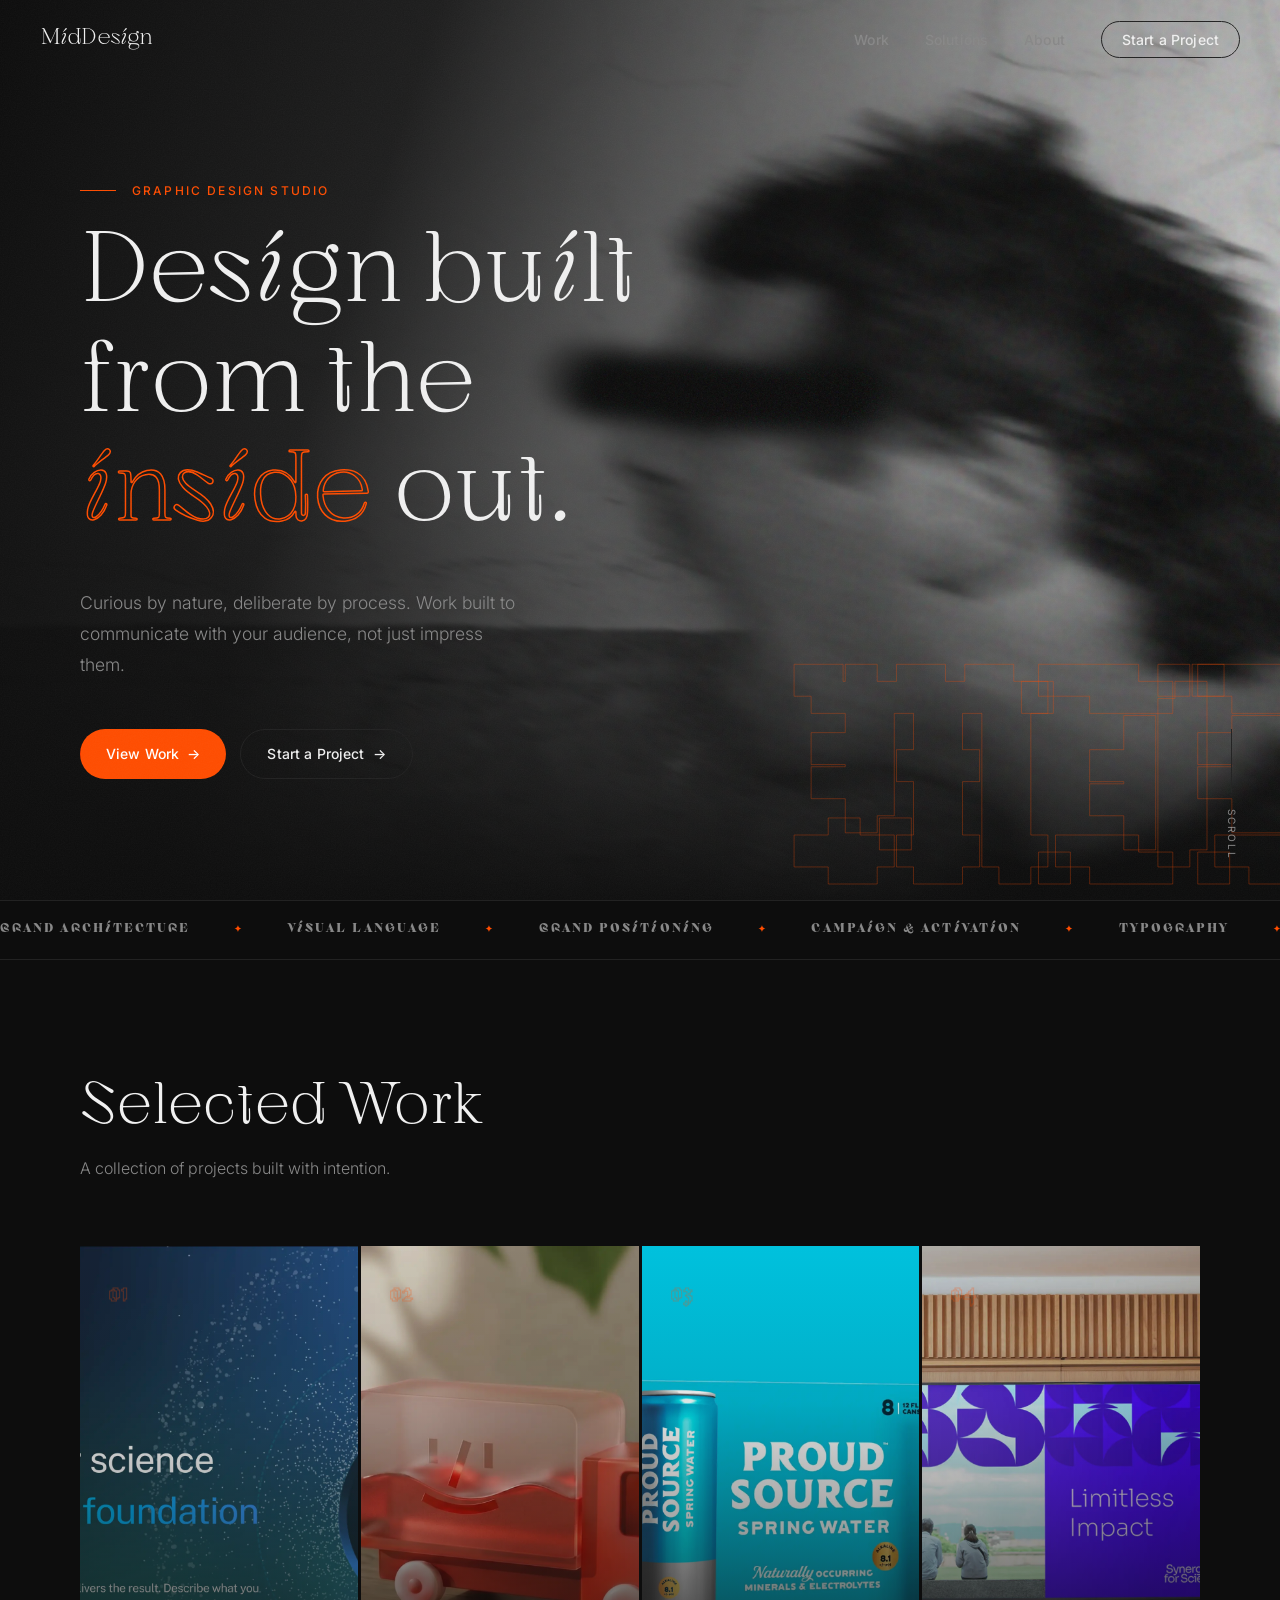
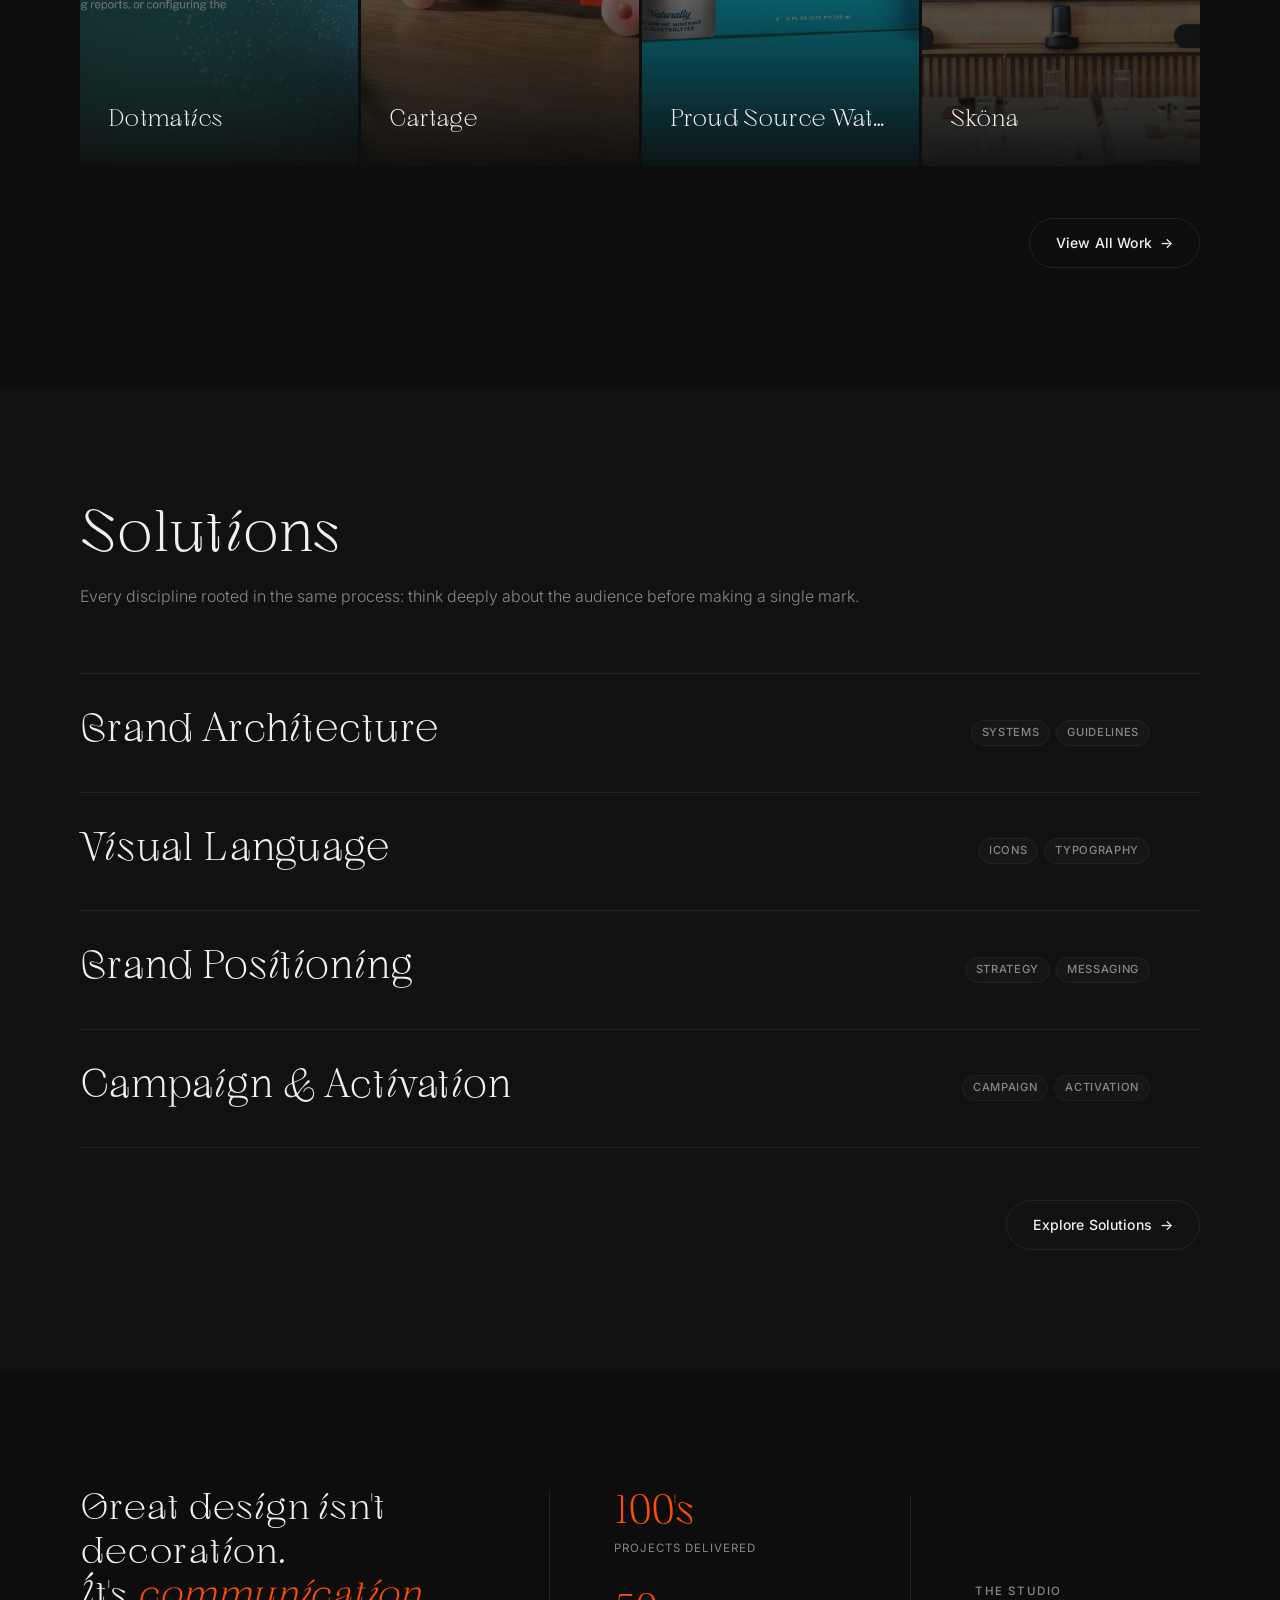
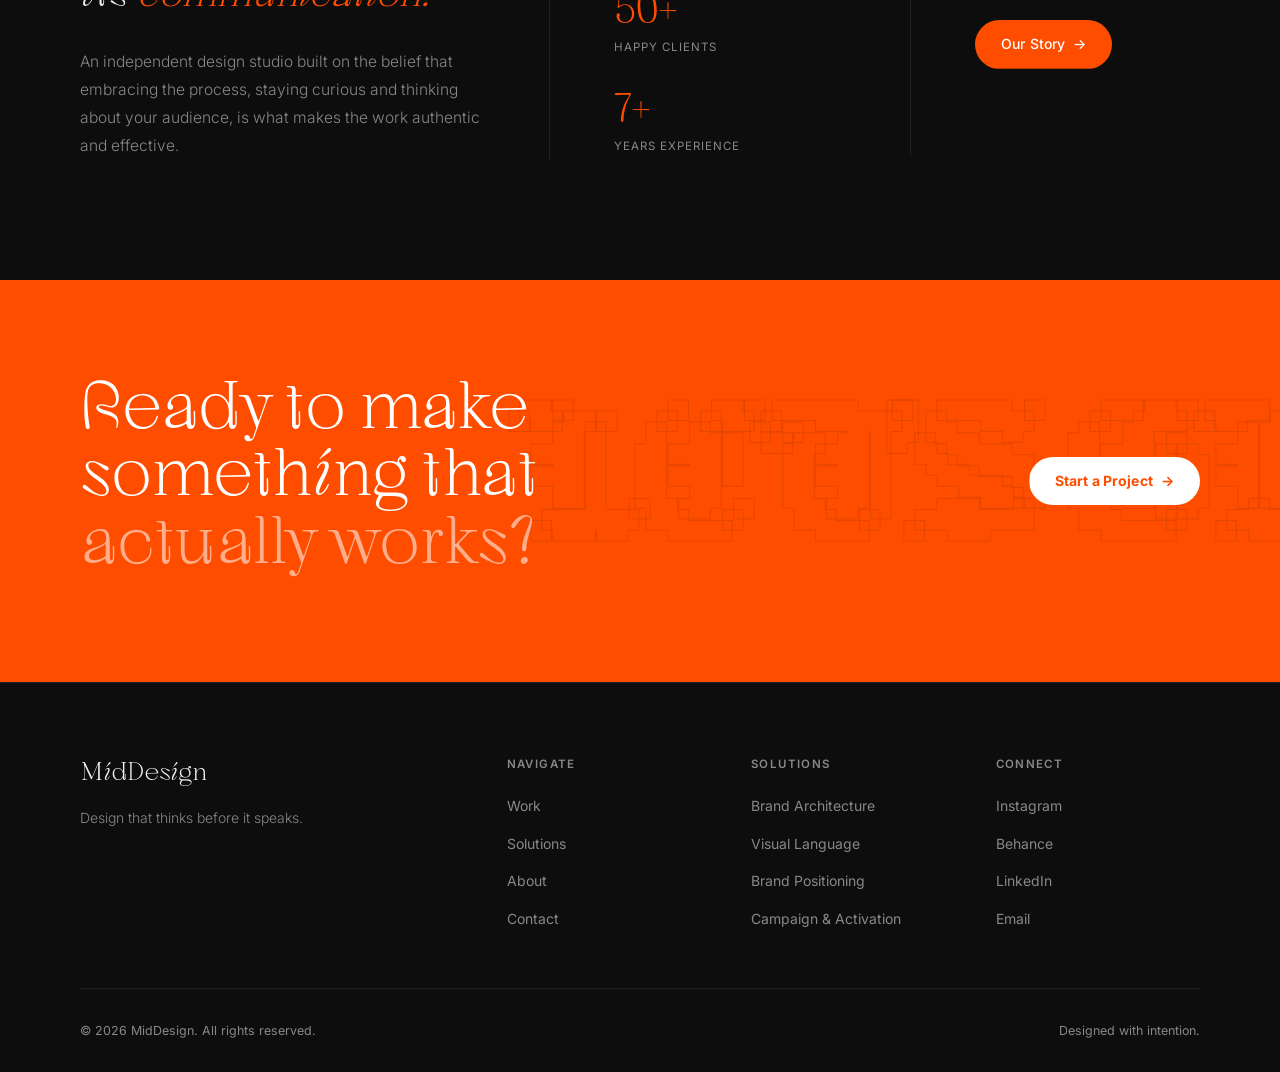
==== index.html @ e3520034 "Remove cursor ring — native cursor only" ====
<!DOCTYPE html>
<html lang="en">
<head>
    <meta charset="UTF-8">
    <meta name="viewport" content="width=device-width, initial-scale=1.0">
    <title>MidDesign | Graphic Design Studio</title>
    <link rel="icon" type="image/webp" href="images/Favicon.webp">
    <link rel="apple-touch-icon" href="images/Favicon.webp">
    <meta name="description" content="MidDesign is an independent graphic design studio specialising in brand architecture, visual language, and brand positioning for companies that want their design to do real work.">
    <meta property="og:title" content="MidDesign | Graphic Design Studio">
    <meta property="og:description" content="Independent graphic design studio. Brand architecture, visual language, and positioning for companies that want their design to do real work.">
    <meta property="og:url" content="https://www.middesignstudio.com">
    <meta property="og:type" content="website">
    <link rel="preconnect" href="https://fonts.googleapis.com">
    <link rel="preconnect" href="https://fonts.gstatic.com" crossorigin>
    <link href="https://fonts.googleapis.com/css2?family=Inter:wght@300;400;500&family=Jacquard+12&display=swap" rel="stylesheet">
    <link rel="stylesheet" href="styles.css">
</head>
<body data-page="home">

    <!-- Custom Cursor -->

    <!-- Navigation -->
    <nav class="nav" id="nav">
        <a href="index.html" class="nav__logo">MidDesign</a>
        <ul class="nav__links">
            <li><a href="work.html">Work</a></li>
            <li><a href="solutions.html">Solutions</a></li>
            <li><a href="about.html">About</a></li>
            <li><a href="contact.html" class="nav__cta">Start a Project</a></li>
        </ul>
        <button class="nav__hamburger" id="hamburger" aria-label="Toggle menu">
            <span></span>
            <span></span>
            <span></span>
        </button>
    </nav>

    <!-- Mobile Menu -->
    <div class="mobile-menu" id="mobileMenu">
        <ul>
            <li><a href="work.html" class="mobile-link">Work</a></li>
            <li><a href="solutions.html" class="mobile-link">Solutions</a></li>
            <li><a href="about.html" class="mobile-link">About</a></li>
            <li><a href="contact.html" class="mobile-link">Start a Project</a></li>
        </ul>
    </div>

    <!-- Hero -->
    <section class="hero" id="home">
        <div class="hero__img" aria-hidden="true"></div>
        <div class="hero__bg-text" aria-hidden="true">MID</div>
        <div class="hero__content">
            <div class="hero__label">
                <span class="hero__label-rule"></span>
                Graphic Design Studio
            </div>
            <h1 class="hero__headline">
                <span class="line"><span class="line-inner">Design built</span></span>
                <span class="line"><span class="line-inner">from the</span></span>
                <span class="line"><span class="line-inner"><em>inside</em> out.</span></span>
            </h1>
            <p class="hero__sub">
                Curious by nature, deliberate by process. Work built to communicate with your audience, not just impress them.
            </p>
            <div class="hero__actions">
                <a href="work.html" class="btn btn--primary">View Work <span class="arrow">→</span></a>
                <a href="contact.html" class="btn btn--ghost">Start a Project <span class="arrow">→</span></a>
            </div>
        </div>
        <div class="hero__scroll">
            <div class="hero__scroll-line"></div>
            <span>Scroll</span>
        </div>
    </section>

    <!-- Marquee Ticker -->
    <div class="marquee-band" aria-hidden="true">
        <div class="marquee-track">
            <span>Brand Architecture</span><span class="sep">✦</span>
            <span>Visual Language</span><span class="sep">✦</span>
            <span>Brand Positioning</span><span class="sep">✦</span>
            <span>Campaign &amp; Activation</span><span class="sep">✦</span>
            <span>Typography</span><span class="sep">✦</span>
            <span>Art Direction</span><span class="sep">✦</span>
            <span>Icon Design</span><span class="sep">✦</span>
            <span>Motion Design</span><span class="sep">✦</span>
            <span>Brand Architecture</span><span class="sep">✦</span>
            <span>Visual Language</span><span class="sep">✦</span>
            <span>Brand Positioning</span><span class="sep">✦</span>
            <span>Campaign &amp; Activation</span><span class="sep">✦</span>
            <span>Typography</span><span class="sep">✦</span>
            <span>Art Direction</span><span class="sep">✦</span>
            <span>Icon Design</span><span class="sep">✦</span>
            <span>Motion Design</span><span class="sep">✦</span>
        </div>
    </div>

    <!-- Work Tease -->
    <section class="section">
        <div class="container">
            <div class="section__header">
                <div>
                    <h2 class="section__title">Selected Work</h2>
                    <p class="section__sub">A collection of projects built with intention.</p>
                </div>
            </div>

            <div class="work-cards">

                <article class="work-card" onclick="location.href='dotmatics.html'">
                    <div class="work-card__bg project-card__img--dotmatics" role="img" aria-label="Dotmatics brand design project cover"></div>
                    <div class="work-card__overlay"></div>
                    <div class="work-card__content">
                        <span class="work-card__num">01</span>
                        <div class="work-card__body">
                            <h3 class="work-card__title">Dotmatics</h3>
                            <div class="work-card__expand">
                                <span class="work-card__link">View Project <span class="arrow">→</span></span>
                                <p class="work-card__desc">Brand design and marketing assets for a global scientific software platform.</p>
                                <div class="work-card__tags">
                                    <span class="tag">Brand Design</span>
                                    <span class="tag">Marketing</span>
                                </div>
                            </div>
                        </div>
                    </div>
                </article>

                <article class="work-card" onclick="location.href='cartage.html'">
                    <div class="work-card__bg project-card__img--cartage" role="img" aria-label="Cartage AI icon design project cover"></div>
                    <div class="work-card__overlay"></div>
                    <div class="work-card__content">
                        <span class="work-card__num">02</span>
                        <div class="work-card__body">
                            <h3 class="work-card__title">Cartage</h3>
                            <div class="work-card__expand">
                                <span class="work-card__link">View Project <span class="arrow">→</span></span>
                                <p class="work-card__desc">Brand identity and visual system for a modern logistics and transportation company.</p>
                                <div class="work-card__tags">
                                    <span class="tag">Brand Identity</span>
                                    <span class="tag">Visual System</span>
                                </div>
                            </div>
                        </div>
                    </div>
                </article>

                <article class="work-card" onclick="location.href='proud-source-water.html'">
                    <div class="work-card__bg project-card__img--proud-source" role="img" aria-label="Proud Source Water brand positioning project cover"></div>
                    <div class="work-card__overlay"></div>
                    <div class="work-card__content">
                        <span class="work-card__num">03</span>
                        <div class="work-card__body">
                            <h3 class="work-card__title">Proud Source Water</h3>
                            <div class="work-card__expand">
                                <span class="work-card__link">View Project <span class="arrow">→</span></span>
                                <p class="work-card__desc">Brand identity and marketing strategy repositioning a national spring water brand for a broader, all-American audience.</p>
                                <div class="work-card__tags">
                                    <span class="tag">Brand Identity</span>
                                    <span class="tag">Marketing Strategy</span>
                                </div>
                            </div>
                        </div>
                    </div>
                </article>

                <article class="work-card" onclick="location.href='skona.html'">
                    <div class="work-card__bg project-card__img--skona" role="img" aria-label="Sköna presentation design project cover"></div>
                    <div class="work-card__overlay"></div>
                    <div class="work-card__content">
                        <span class="work-card__num">04</span>
                        <div class="work-card__body">
                            <h3 class="work-card__title">Sköna</h3>
                            <div class="work-card__expand">
                                <span class="work-card__link">View Project <span class="arrow">→</span></span>
                                <p class="work-card__desc">Brand identity and digital design for a creative agency built around bold, purposeful work.</p>
                                <div class="work-card__tags">
                                    <span class="tag">Brand Identity</span>
                                    <span class="tag">Digital Design</span>
                                </div>
                            </div>
                        </div>
                    </div>
                </article>

            </div>

            <div class="section-cta">
                <a href="work.html" class="btn btn--ghost">View All Work <span class="arrow">→</span></a>
            </div>
        </div>
    </section>

    <!-- Services Typographic List -->
    <section class="section section--alt">
        <div class="container">
            <div class="section__header">
                <div>
                    <h2 class="section__title">Solutions</h2>
                    <p class="section__sub">Every discipline rooted in the same process: think deeply about the audience before making a single mark.</p>
                </div>
            </div>

            <ul class="home-svc-list">
                <li>
                    <a href="solutions.html" class="home-svc-row fade-in">
                        <span class="home-svc-row__name">Brand Architecture</span>
                        <span class="home-svc-row__tags">
                            <span class="tag">Systems</span>
                            <span class="tag">Guidelines</span>
                        </span>
                        <span class="home-svc-row__arrow">→</span>
                    </a>
                </li>
                <li>
                    <a href="solutions.html" class="home-svc-row fade-in">
                        <span class="home-svc-row__name">Visual Language</span>
                        <span class="home-svc-row__tags">
                            <span class="tag">Icons</span>
                            <span class="tag">Typography</span>
                        </span>
                        <span class="home-svc-row__arrow">→</span>
                    </a>
                </li>
                <li>
                    <a href="solutions.html" class="home-svc-row fade-in">
                        <span class="home-svc-row__name">Brand Positioning</span>
                        <span class="home-svc-row__tags">
                            <span class="tag">Strategy</span>
                            <span class="tag">Messaging</span>
                        </span>
                        <span class="home-svc-row__arrow">→</span>
                    </a>
                </li>
                <li>
                    <a href="solutions.html" class="home-svc-row fade-in">
                        <span class="home-svc-row__name">Campaign &amp; Activation</span>
                        <span class="home-svc-row__tags">
                            <span class="tag">Campaign</span>
                            <span class="tag">Activation</span>
                        </span>
                        <span class="home-svc-row__arrow">→</span>
                    </a>
                </li>
            </ul>

            <div class="section-cta">
                <a href="solutions.html" class="btn btn--ghost">Explore Solutions <span class="arrow">→</span></a>
            </div>
        </div>
    </section>

    <!-- About Tease -->
    <section class="section">
        <div class="container">
            <div class="home-about__inner">
                <div class="home-about__quote fade-in">
                    <h2 class="about-headline">
                        Great design isn't decoration.<br>It's <em>communication.</em>
                    </h2>
                    <p style="margin-top: 20px; color: var(--text-muted); font-weight: 300; line-height: 1.8; font-size: 0.975rem;">
                        An independent design studio built on the belief that embracing the process, staying curious and thinking about your audience, is what makes the work authentic and effective.
                    </p>
                </div>
                <div class="home-about__stats fade-in">
                    <div class="stat">
                        <span class="stat__num">100's</span>
                        <span class="stat__label">Projects Delivered</span>
                    </div>
                    <div class="stat">
                        <span class="stat__num">50+</span>
                        <span class="stat__label">Happy Clients</span>
                    </div>
                    <div class="stat">
                        <span class="stat__num">7+</span>
                        <span class="stat__label">Years Experience</span>
                    </div>
                </div>
                <div class="home-about__cta fade-in">
                    <span class="home-about__cta-label">The Studio</span>
                    <a href="about.html" class="btn btn--primary">Our Story <span class="arrow">→</span></a>
                </div>
            </div>
        </div>
    </section>

    <!-- CTA Band -->
    <div class="cta-band">
        <div class="cta-band__bg" aria-hidden="true">LET'S GO</div>
        <div class="container">
            <div class="cta-band__inner">
                <h2 class="cta-band__headline">Ready to make<br>something that <em>actually works?</em></h2>
                <a href="contact.html" class="btn btn--inverse">Start a Project <span class="arrow">→</span></a>
            </div>
        </div>
    </div>

    <!-- Footer -->
    <footer class="footer">
        <div class="container">
            <div class="footer__top">
                <div class="footer__brand">
                    <a href="index.html" class="footer__logo">MidDesign</a>
                    <p class="footer__tagline">Design that thinks before it speaks.</p>
                </div>
                <nav class="footer__nav">
                    <div class="footer__col">
                        <span class="footer__col-title">Navigate</span>
                        <ul>
                            <li><a href="work.html">Work</a></li>
                            <li><a href="solutions.html">Solutions</a></li>
                            <li><a href="about.html">About</a></li>
                            <li><a href="contact.html">Contact</a></li>
                        </ul>
                    </div>
                    <div class="footer__col">
                        <span class="footer__col-title">Solutions</span>
                        <ul>
                            <li><a href="solutions.html">Brand Architecture</a></li>
                            <li><a href="solutions.html">Visual Language</a></li>
                            <li><a href="solutions.html">Brand Positioning</a></li>
                            <li><a href="solutions.html">Campaign &amp; Activation</a></li>
                        </ul>
                    </div>
                    <div class="footer__col">
                        <span class="footer__col-title">Connect</span>
                        <ul>
                            <li><a href="#">Instagram</a></li>
                            <li><a href="#">Behance</a></li>
                            <li><a href="https://www.linkedin.com/in/adrian-middesign/" target="_blank" rel="noopener">LinkedIn</a></li>
                            <li><a href="mailto:adrian.cole@middesignstudio.com">Email</a></li>
                        </ul>
                    </div>
                </nav>
            </div>
            <div class="footer__bottom">
                <span>© 2026 MidDesign. All rights reserved.</span>
                <span>Designed with intention.</span>
            </div>
        </div>
    </footer>

    <script src="script.js"></script>
</body>
</html>
---- styles.css ----
/* =========================================
   MidDesign — Portfolio Website
   Dark & Edgy Aesthetic
   ========================================= */

/* --- Custom Font: BauhausKijsDisplay (9 weights) --- */
@font-face {
    font-family: 'BauhausKijsDisplay';
    src: url('fonts/BauhausKijsDisplay-Thin.otf') format('opentype');
    font-weight: 100;
    font-style: normal;
    font-display: swap;
}
@font-face {
    font-family: 'BauhausKijsDisplay';
    src: url('fonts/BauhausKijsDisplay-ExtraLight.otf') format('opentype');
    font-weight: 200;
    font-style: normal;
    font-display: swap;
}
@font-face {
    font-family: 'BauhausKijsDisplay';
    src: url('fonts/BauhausKijsDisplay-Light.otf') format('opentype');
    font-weight: 300;
    font-style: normal;
    font-display: swap;
}
@font-face {
    font-family: 'BauhausKijsDisplay';
    src: url('fonts/BauhausKijsDisplay-Regular.otf') format('opentype');
    font-weight: 400;
    font-style: normal;
    font-display: swap;
}
@font-face {
    font-family: 'BauhausKijsDisplay';
    src: url('fonts/BauhausKijsDisplay-Medium.otf') format('opentype');
    font-weight: 500;
    font-style: normal;
    font-display: swap;
}
@font-face {
    font-family: 'BauhausKijsDisplay';
    src: url('fonts/BauhausKijsDisplay-SemiBold.otf') format('opentype');
    font-weight: 600;
    font-style: normal;
    font-display: swap;
}
@font-face {
    font-family: 'BauhausKijsDisplay';
    src: url('fonts/BauhausKijsDisplay-Bold.otf') format('opentype');
    font-weight: 700;
    font-style: normal;
    font-display: swap;
}
@font-face {
    font-family: 'BauhausKijsDisplay';
    src: url('fonts/BauhausKijsDisplay-ExtraBold.otf') format('opentype');
    font-weight: 800;
    font-style: normal;
    font-display: swap;
}
@font-face {
    font-family: 'BauhausKijsDisplay';
    src: url('fonts/BauhausKijsDisplay-Black.otf') format('opentype');
    font-weight: 900;
    font-style: normal;
    font-display: swap;
}

/* --- Reset & Base --- */
*, *::before, *::after {
    box-sizing: border-box;
    margin: 0;
    padding: 0;
}

:root {
    --bg:         #0D0D0D;
    --bg-alt:     #111111;
    --bg-card:    #161616;
    --text:       #F0F0F0;
    --text-muted: #888888;
    --accent:     #FF4D00;
    --accent-h:   #FF2800;
    --border:     #222222;
    --font-display: 'BauhausKijsDisplay', sans-serif;
    --font-bg-text: 'Jacquard 12', sans-serif;
    --font-body:    'Inter', sans-serif;
    --nav-h:      80px;
    --max-w:      1200px;
    --pad-section: 120px;
}

html {
    scroll-behavior: smooth;
}

body {
    background-color: var(--bg);
    color: var(--text);
    font-family: var(--font-body);
    font-size: 16px;
    line-height: 1.6;
    overflow-x: hidden;
}

/* Grain overlay */
body::before {
    content: '';
    position: fixed;
    inset: 0;
    background-image: url("data:image/svg+xml,%3Csvg xmlns='http://www.w3.org/2000/svg' width='300' height='300'%3E%3Cfilter id='noise'%3E%3CfeTurbulence type='fractalNoise' baseFrequency='0.85' numOctaves='4' stitchTiles='stitch'/%3E%3CfeColorMatrix type='saturate' values='0'/%3E%3C/filter%3E%3Crect width='300' height='300' filter='url(%23noise)' opacity='1'/%3E%3C/svg%3E");
    opacity: 0.04;
    pointer-events: none;
    z-index: 9997;
}

/* Custom scrollbar */
::-webkit-scrollbar { width: 3px; }
::-webkit-scrollbar-track { background: var(--bg); }
::-webkit-scrollbar-thumb { background: var(--accent); border-radius: 2px; }


/* --- Typography --- */
h1, h2, h3, h4 {
    font-family: var(--font-display);
    font-weight: 100;
    line-height: 1.1;
    letter-spacing: -0.025em;
}

em {
    font-style: italic;
    color: var(--accent);
}

a, button {

    color: inherit;
    text-decoration: none;
}

/* --- Container --- */
.container {
    max-width: var(--max-w);
    margin: 0 auto;
    padding: 0 40px;
}

/* =========================================
   NAVIGATION
   ========================================= */
.nav {
    position: fixed;
    top: 0;
    left: 0;
    right: 0;
    height: var(--nav-h);
    display: flex;
    align-items: center;
    justify-content: space-between;
    padding: 0 40px;
    z-index: 100;
    transition: background 0.35s ease, border-color 0.35s ease;
    border-bottom: 1px solid transparent;
}

.nav.scrolled {
    background: rgba(13, 13, 13, 0.92);
    backdrop-filter: blur(12px);
    -webkit-backdrop-filter: blur(12px);
    border-bottom-color: var(--border);
}

.nav__logo {
    font-family: var(--font-display);
    font-weight: 100;
    font-size: 1.35rem;
    letter-spacing: -0.04em;
    color: var(--text);
    transition: color 0.2s;
}
.nav__logo:hover { color: var(--accent); }

.nav__links {
    display: flex;
    align-items: center;
    gap: 36px;
    list-style: none;
}

.nav__links a {
    font-size: 0.875rem;
    font-weight: 500;
    letter-spacing: 0.01em;
    color: var(--text-muted);
    transition: color 0.2s;
    position: relative;
}

.nav__links a::after {
    content: '';
    position: absolute;
    left: 0;
    bottom: -3px;
    width: 0;
    height: 1px;
    background: var(--accent);
    transition: width 0.3s cubic-bezier(0.16, 1, 0.3, 1);
}

.nav__links a:hover::after,
.nav__links a.active::after { width: 100%; }

.nav__links a:hover,
.nav__links a.active { color: var(--text); }

.nav__cta {
    color: var(--text) !important;
    border: 1px solid var(--border) !important;
    padding: 9px 20px !important;
    border-radius: 100px;
    transition: border-color 0.2s, background 0.2s !important;
}
.nav__cta::after { display: none !important; }
.nav__cta:hover {
    border-color: var(--accent) !important;
    background: var(--accent) !important;
    color: white !important;
}

/* Hamburger */
.nav__hamburger {
    display: none;
    flex-direction: column;
    gap: 5px;
    background: none;
    border: none;

    padding: 4px;
}
.nav__hamburger span {
    display: block;
    width: 22px;
    height: 2px;
    background: var(--text);
    border-radius: 2px;
    transition: transform 0.3s ease, opacity 0.3s ease;
}
.nav__hamburger.open span:nth-child(1) { transform: translateY(7px) rotate(45deg); }
.nav__hamburger.open span:nth-child(2) { opacity: 0; transform: scaleX(0); }
.nav__hamburger.open span:nth-child(3) { transform: translateY(-7px) rotate(-45deg); }

/* =========================================
   MOBILE MENU
   ========================================= */
.mobile-menu {
    position: fixed;
    inset: 0;
    background: var(--bg);
    z-index: 99;
    display: flex;
    align-items: center;
    justify-content: center;
    opacity: 0;
    pointer-events: none;
    transition: opacity 0.3s ease;
}
.mobile-menu.open {
    opacity: 1;
    pointer-events: all;
}
.mobile-menu ul { list-style: none; text-align: center; }
.mobile-menu ul li { margin: 18px 0; }
.mobile-menu ul li a {
    font-family: var(--font-display);
    font-size: clamp(2rem, 6vw, 3rem);
    font-weight: 100;
    color: var(--text-muted);
    transition: color 0.2s;
}
.mobile-menu ul li a:hover { color: var(--accent); }

/* =========================================
   HERO
   ========================================= */
.hero {
    min-height: 100vh;
    display: flex;
    flex-direction: column;
    justify-content: center;
    padding: calc(var(--nav-h) + 60px) max(40px, calc((100vw - var(--max-w)) / 2 + 40px)) 80px;
    position: relative;
    overflow: hidden;
    isolation: isolate;
}

/* Hero photo background */
.hero__img {
    position: absolute;
    inset: 0;
    background-image: url('images/Scream_Head.webp');
    background-size: cover;
    background-position: center 18%;
    z-index: 0;
    transform: scaleX(-1);
}

.hero__img::after {
    content: '';
    position: absolute;
    inset: 0;
    background:
        linear-gradient(
            108deg,
            rgba(13, 13, 13, 1)    0%,
            rgba(13, 13, 13, 0.92) 28%,
            rgba(13, 13, 13, 0.55) 55%,
            rgba(13, 13, 13, 0.18) 80%,
            rgba(13, 13, 13, 0.08) 100%
        ),
        linear-gradient(
            to top,
            rgba(13, 13, 13, 0.95) 0%,
            rgba(13, 13, 13, 0.4)  20%,
            transparent            50%
        );
    transform: scaleX(-1);
}

/* Large decorative background text */
.hero__bg-text {
    position: absolute;
    right: -60px;
    bottom: -0.12em;
    font-family: var(--font-bg-text);
    font-size: clamp(16rem, 28vw, 36rem);
    font-weight: 900;
    color: transparent;
    -webkit-text-stroke: 1px rgba(255, 77, 0, 0.3);
    line-height: 0.85;
    letter-spacing: -0.08em;
    pointer-events: none;
    user-select: none;
    white-space: nowrap;
    z-index: 2;
    animation: fadeUp 1.4s cubic-bezier(0.16, 1, 0.3, 1) 0.15s both;
}

.hero__content {
    position: relative;
    z-index: 3;
}

.hero__label {
    display: flex;
    align-items: center;
    gap: 16px;
    font-size: 0.75rem;
    font-weight: 500;
    letter-spacing: 0.18em;
    text-transform: uppercase;
    color: var(--accent);
    margin-bottom: 28px;
    animation: fadeUp 0.8s cubic-bezier(0.16, 1, 0.3, 1) 0.05s both;
}

.hero__label-rule {
    display: block;
    width: 36px;
    height: 1px;
    background: var(--accent);
    flex-shrink: 0;
}

/* Split-text line reveal */
.hero__headline {
    font-size: clamp(2.8rem, 7.5vw, 6.5rem);
    font-weight: 100;
    line-height: 1.04;
    letter-spacing: -0.035em;
    margin-bottom: 32px;
    max-width: 950px;
}

.hero__headline .line {
    display: block;
    overflow: hidden;
    line-height: 1.08;
    padding-bottom: 0.06em;
}

.hero__headline .line-inner {
    display: block;
    animation: heroReveal 0.9s cubic-bezier(0.16, 1, 0.3, 1) both;
}

.hero__headline .line:nth-child(1) .line-inner { animation-delay: 0.18s; }
.hero__headline .line:nth-child(2) .line-inner { animation-delay: 0.3s; }
.hero__headline .line:nth-child(3) .line-inner { animation-delay: 0.42s; }

/* Outlined / ghost text for "impossible" */
.hero__headline em {
    font-style: normal;
    color: transparent;
    -webkit-text-stroke: 1.5px var(--accent);
    paint-order: stroke fill;
}

.hero__sub {
    font-size: 1.1rem;
    color: var(--text-muted);
    margin-bottom: 48px;
    max-width: 440px;
    font-weight: 300;
    line-height: 1.75;
    animation: fadeUp 0.9s cubic-bezier(0.16, 1, 0.3, 1) 0.6s both;
}

.hero__actions {
    display: flex;
    gap: 14px;
    flex-wrap: wrap;
    animation: fadeUp 0.9s cubic-bezier(0.16, 1, 0.3, 1) 0.72s both;
}

/* Scroll indicator — vertical */
.hero__scroll {
    position: absolute;
    bottom: 40px;
    right: 40px;
    display: flex;
    flex-direction: column;
    align-items: center;
    gap: 16px;
    z-index: 3;
    animation: fadeUp 1s cubic-bezier(0.16, 1, 0.3, 1) 1s both;
}

.hero__scroll span {
    writing-mode: vertical-lr;
    font-size: 0.63rem;
    letter-spacing: 0.2em;
    text-transform: uppercase;
    color: var(--text-muted);
}

.hero__scroll-line {
    width: 1px;
    height: 64px;
    background: var(--border);
    position: relative;
    overflow: hidden;
    order: -1;
}

.hero__scroll-line::after {
    content: '';
    position: absolute;
    left: 0;
    top: -100%;
    width: 100%;
    height: 100%;
    background: var(--accent);
    animation: scrollDrop 2.8s cubic-bezier(0.45, 0, 0.55, 1) infinite;
    animation-delay: 1.2s;
}

/* =========================================
   KEYFRAMES
   ========================================= */
@keyframes heroReveal {
    from {
        transform: translateY(110%);
        opacity: 0;
    }
    to {
        transform: translateY(0);
        opacity: 1;
    }
}

@keyframes fadeUp {
    from {
        opacity: 0;
        transform: translateY(24px);
    }
    to {
        opacity: 1;
        transform: translateY(0);
    }
}

@keyframes scrollDrop {
    0%   { top: -100%; opacity: 1; }
    75%  { top: 100%;  opacity: 1; }
    76%  { top: 100%;  opacity: 0; }
    77%  { top: -100%; opacity: 0; }
    100% { top: -100%; opacity: 1; }
}

@keyframes marqueeScroll {
    from { transform: translateX(0); }
    to   { transform: translateX(-50%); }
}

/* =========================================
   MARQUEE TICKER
   ========================================= */
.marquee-band {
    overflow: hidden;
    border-top: 1px solid var(--border);
    border-bottom: 1px solid var(--border);
    padding: 20px 0;
    background: var(--bg);
    position: relative;
    z-index: 1;
}

.marquee-track {
    display: flex;
    align-items: center;
    gap: 44px;
    white-space: nowrap;
    width: max-content;
    animation: marqueeScroll 28s linear infinite;
}

.marquee-band:hover .marquee-track {
    animation-play-state: paused;
}

.marquee-track span {
    font-family: var(--font-display);
    font-size: 0.72rem;
    font-weight: 700;
    letter-spacing: 0.18em;
    text-transform: uppercase;
    color: var(--text-muted);
}

.marquee-track .sep {
    color: var(--accent);
    font-size: 0.55rem;
    line-height: 1;
}

/* =========================================
   BUTTONS
   ========================================= */
.btn {
    display: inline-flex;
    align-items: center;
    gap: 8px;
    font-family: var(--font-body);
    font-size: 0.875rem;
    font-weight: 500;
    padding: 13px 26px;
    border-radius: 100px;

    border: none;
    letter-spacing: 0.01em;
    text-decoration: none;
    position: relative;
    overflow: hidden;
    transition: transform 0.2s cubic-bezier(0.16, 1, 0.3, 1);
}

.btn--primary {
    background: linear-gradient(to right, var(--accent-h) 50%, var(--accent) 50%);
    background-size: 200% 100%;
    background-position: right center;
    color: white;
    transition: background-position 0.45s cubic-bezier(0.16, 1, 0.3, 1),
                transform 0.2s cubic-bezier(0.16, 1, 0.3, 1),
                box-shadow 0.2s ease;
}
.btn--primary:hover {
    background-position: left center;
    transform: translateY(-2px);
    box-shadow: 0 8px 32px rgba(255, 77, 0, 0.25);
}

.btn--ghost {
    background: transparent;
    color: var(--text);
    border: 1px solid var(--border);
    transition: background 0.3s ease, color 0.3s ease,
                border-color 0.3s ease, transform 0.2s cubic-bezier(0.16, 1, 0.3, 1);
}
.btn--ghost:hover {
    background: var(--text);
    color: var(--bg);
    border-color: var(--text);
    transform: translateY(-2px);
}

.btn--full {
    width: 100%;
    justify-content: center;
}

.arrow { transition: transform 0.25s cubic-bezier(0.16, 1, 0.3, 1); }
.btn:hover .arrow { transform: translateX(5px); }

/* =========================================
   SECTIONS
   ========================================= */
.section { padding: var(--pad-section) 0; }
.section--alt { background: var(--bg-alt); }

.section__header {
    display: flex;
    align-items: flex-end;
    justify-content: space-between;
    gap: 20px;
    margin-bottom: 64px;
    overflow: hidden;
}

.section__title {
    font-size: clamp(2rem, 4.5vw, 3.5rem);
    font-weight: 100;
    letter-spacing: -0.03em;
}

.section__sub {
    margin-top: 14px;
    color: var(--text-muted);
    font-size: 1rem;
    font-weight: 300;
}


/* =========================================
   WORK GRID
   ========================================= */
.work-grid {
    display: grid;
    grid-template-columns: repeat(12, 1fr);
    gap: 14px;
}

.project-card            { grid-column: span 4; cursor: pointer; }
.project-card--large     { grid-column: span 8; }
.project-card--wide      { grid-column: span 8; }

.project-card__img {
    width: 100%;
    aspect-ratio: 4/3;
    border-radius: 6px;
    overflow: hidden;
    position: relative;
    transition: transform 0.5s cubic-bezier(0.16, 1, 0.3, 1);
}
.project-card--large .project-card__img { aspect-ratio: 16/9; }
.project-card--wide  .project-card__img { aspect-ratio: 21/8; }

.project-card:hover .project-card__img { transform: scale(1.03); }

/* Placeholder gradient backgrounds */
.project-card__img--1 { background: linear-gradient(135deg, #1a1a2e 0%, #16213e 50%, #0f3460 100%); }
.project-card__img--2 { background: linear-gradient(135deg, #1a0a00 0%, #3d1c02 50%, #6b3410 100%); }
.project-card__img--3 { background: linear-gradient(135deg, #0a1628 0%, #1a2a4a 50%, #243b5e 100%); }
.project-card__img--4 { background: linear-gradient(135deg, #100d1a 0%, #2a1f3d 50%, #3d2d5c 100%); }
.project-card__img--5 { background: linear-gradient(135deg, #1a0505 0%, #3d0f0f 50%, #6b1a1a 100%); }
.project-card__img--6 { background: linear-gradient(135deg, #0d1a0d 0%, #1a3d1a 50%, #2d5c2d 100%); }

.project-card__img--proud-source { background: url('images/ps-cover.webp') center / cover no-repeat; }
.project-card__img--dotmatics    { background: url('images/dot-cover.webp') center / cover no-repeat; }
.project-card__img--skona        { background: url('images/skona-cover.webp') center / cover no-repeat; }
.project-card__img--cartage      { background: url('images/cartage-cover.webp') center / cover no-repeat; }

/* Subtle crosshatch on placeholders */
.project-card__img::before {
    content: '';
    position: absolute;
    inset: 0;
    background-image: repeating-linear-gradient(
        45deg, transparent, transparent 22px,
        rgba(255,255,255,0.018) 22px,
        rgba(255,255,255,0.018) 23px
    );
    pointer-events: none;
    z-index: 0;
}

/* Accent line sweep on hover */
.project-card__img::after {
    content: '';
    position: absolute;
    top: 0;
    left: 0;
    right: 0;
    height: 2px;
    background: var(--accent);
    transform: scaleX(0);
    transform-origin: left center;
    transition: transform 0.55s cubic-bezier(0.16, 1, 0.3, 1);
    z-index: 3;
}
.project-card:hover .project-card__img::after { transform: scaleX(1); }

/* Overlay — gradient from bottom */
.project-card__overlay {
    position: absolute;
    inset: 0;
    background: linear-gradient(
        to top,
        rgba(13, 13, 13, 0.92) 0%,
        rgba(13, 13, 13, 0.4) 45%,
        transparent 100%
    );
    display: flex;
    align-items: flex-end;
    padding: 20px;
    opacity: 0;
    transition: opacity 0.4s ease;
    z-index: 2;
}
.project-card:hover .project-card__overlay { opacity: 1; }

.project-card__view {
    font-family: var(--font-display);
    font-size: 0.92rem;
    font-weight: 700;
    color: var(--text);
    letter-spacing: 0.03em;
    transform: translateY(10px);
    transition: transform 0.4s cubic-bezier(0.16, 1, 0.3, 1);
}
.project-card:hover .project-card__view { transform: translateY(0); }

.project-card__info { padding: 14px 0 6px; }

.project-card__tags {
    display: flex;
    gap: 6px;
    flex-wrap: wrap;
    margin-bottom: 8px;
}

.tag {
    font-size: 0.7rem;
    font-weight: 500;
    letter-spacing: 0.06em;
    text-transform: uppercase;
    color: var(--text-muted);
    background: var(--bg-card);
    border: 1px solid var(--border);
    padding: 3px 10px;
    border-radius: 100px;
}

.project-card__title {
    font-size: 1.1rem;
    font-weight: 700;
    letter-spacing: -0.015em;
    color: var(--text);
    transition: transform 0.3s ease;
}
.project-card:hover .project-card__title { transform: translateX(4px); }

/* Equal 2×2 layout — work page */
.work-grid--equal {
    grid-template-columns: repeat(2, 1fr);
}

.work-grid--equal .project-card {
    grid-column: span 1;
}

.work-grid--equal .project-card__img {
    aspect-ratio: 4 / 3;
}

/* =========================================
   WORK PAGE: ALTERNATING SHOWCASE
   ========================================= */
.work-showcase {
    border-top: 1px solid var(--border);
}

.work-showcase__item {
    display: grid;
    grid-template-columns: 58% 42%;
    align-items: stretch;
    border-bottom: 1px solid var(--border);

    overflow: hidden;
    transition: border-bottom-color 0.3s ease;
}

.work-showcase__item:hover {
    border-bottom-color: rgba(255, 77, 0, 0.35);
}

/* Flip image to right on even items — mirror both order and column widths */
.work-showcase__item:nth-child(even) {
    grid-template-columns: 42% 58%;
}
.work-showcase__item:nth-child(even) .work-showcase__img {
    order: 2;
}
.work-showcase__item:nth-child(even) .work-showcase__info {
    order: 1;
}

/* Image column */
.work-showcase__img {
    width: 100%;
    aspect-ratio: 3 / 2;
    position: relative;
    transition: transform 0.65s cubic-bezier(0.16, 1, 0.3, 1);
}

.work-showcase__item:hover .work-showcase__img {
    transform: scale(1.03);
}

.work-showcase__item::before {
    content: '';
    position: absolute;
    top: 0; left: 0; right: 0;
    height: 2px;
    background: var(--accent);
    transform: scaleX(0);
    transform-origin: left;
    transition: transform 0.6s cubic-bezier(0.16, 1, 0.3, 1);
    z-index: 5;
}

.work-showcase__item:hover::before {
    transform: scaleX(1);
}

/* Info column */
.work-showcase__info {
    display: flex;
    flex-direction: column;
    justify-content: center;
    padding: 72px 80px;
    border-left: 1px solid var(--border);
}

.work-showcase__item:nth-child(even) .work-showcase__info {
    border-left: none;
    border-right: 1px solid var(--border);
    padding: 72px 80px;
}

/* Project number */
.work-showcase__num {
    font-family: var(--font-bg-text);
    font-size: 3.5rem;
    color: transparent;
    -webkit-text-stroke: 1px rgba(255, 77, 0, 0.3);
    line-height: 1;
    display: block;
    margin-bottom: 28px;
    transition: -webkit-text-stroke-color 0.3s ease;
}

.work-showcase__item:hover .work-showcase__num {
    -webkit-text-stroke-color: var(--accent);
}

.work-showcase__tags {
    display: flex;
    gap: 6px;
    flex-wrap: wrap;
    margin-bottom: 20px;
}

.work-showcase__title {
    font-family: var(--font-display);
    font-size: clamp(2rem, 3vw, 3rem);
    font-weight: 100;
    letter-spacing: -0.035em;
    line-height: 1.05;
    color: var(--text);
    margin-bottom: 20px;
    transition: transform 0.35s cubic-bezier(0.16, 1, 0.3, 1);
}

.work-showcase__item:hover .work-showcase__title {
    transform: translateX(6px);
}

.work-showcase__desc {
    font-size: 0.925rem;
    color: var(--text-muted);
    font-weight: 300;
    line-height: 1.75;
    margin-bottom: 40px;
    max-width: 320px;
}

.work-showcase__link {
    display: inline-flex;
    align-items: center;
    gap: 8px;
    font-size: 0.78rem;
    font-weight: 500;
    letter-spacing: 0.1em;
    text-transform: uppercase;
    color: var(--accent);
    transition: gap 0.25s cubic-bezier(0.16, 1, 0.3, 1);
}

.work-showcase__link:hover {
    gap: 14px;
}

/* Responsive */
@media (max-width: 1024px) {
    .work-showcase__info {
        padding: 56px 52px;
    }
    .work-showcase__item:nth-child(even) .work-showcase__info {
        padding: 56px 52px;
    }
}

@media (max-width: 768px) {
    .work-showcase__item {
        grid-template-columns: 1fr;
    }
    /* Reset even-item column flip so all items stack image-top, info-bottom */
    .work-showcase__item:nth-child(even) {
        grid-template-columns: 1fr;
    }
    .work-showcase__item:nth-child(even) .work-showcase__img {
        order: -1;
    }
    .work-showcase__item:nth-child(even) .work-showcase__info {
        order: 0;
        border-right: none;
        border-left: none;
        padding: 40px 24px;
    }
    .work-showcase__info {
        border-left: none;
        padding: 40px 24px;
    }
    .work-showcase__desc {
        max-width: 100%;
    }
}

/* ─── Showcase Grid (More Work) ─── */
.showcase-grid {
    display: grid;
    grid-template-columns: repeat(4, 1fr);
    gap: 6px;
}

.showcase-item {
    aspect-ratio: 1;
    overflow: hidden;
    position: relative;

    transition: transform 0.4s cubic-bezier(0.16, 1, 0.3, 1);
}

.showcase-item:hover { transform: scale(1.02); }

.showcase-item::after {
    content: '';
    position: absolute;
    bottom: 0;
    left: 0;
    width: 100%;
    height: 2px;
    background: var(--accent);
    transform: scaleX(0);
    transform-origin: left;
    transition: transform 0.35s cubic-bezier(0.16, 1, 0.3, 1);
}

.showcase-item:hover::after { transform: scaleX(1); }

.showcase-item--1  { background: linear-gradient(135deg, #1a0f0f 0%, #3a1818 100%); }
.showcase-item--2  { background: linear-gradient(135deg, #0f1a12 0%, #1c3022 100%); }
.showcase-item--3  { background: linear-gradient(135deg, #0d0d1a 0%, #1a1a38 100%); }
.showcase-item--4  { background: linear-gradient(135deg, #1a100a 0%, #38200f 100%); }
.showcase-item--5  { background: linear-gradient(135deg, #1a1810 0%, #2e2c18 100%); }
.showcase-item--6  { background: linear-gradient(135deg, #0f161a 0%, #1a2a32 100%); }
.showcase-item--7  { background: linear-gradient(135deg, #1a0a10 0%, #360f1c 100%); }
.showcase-item--8  { background: linear-gradient(135deg, #0a1a12 0%, #122e1e 100%); }
.showcase-item--9  { background: linear-gradient(135deg, #14100a 0%, #28200e 100%); }
.showcase-item--10 { background: linear-gradient(135deg, #0f0f1a 0%, #1e1e38 100%); }
.showcase-item--11 { background: linear-gradient(135deg, #1a0f0a 0%, #361a0e 100%); }
.showcase-item--12 { background: linear-gradient(135deg, #0a1216 0%, #122028 100%); }

/* =========================================
   SERVICES
   ========================================= */
.services-grid {
    display: grid;
    grid-template-columns: repeat(2, 1fr);
    gap: 0;
    border: 1px solid var(--border);
}

.service-item {
    padding: 52px;
    border: 1px solid var(--border);
    margin: -1px;
    transition: background 0.3s ease;
    position: relative;
    overflow: hidden;
}

/* Left border reveal on hover */
.service-item::before {
    content: '';
    position: absolute;
    left: 0;
    top: 0;
    bottom: 0;
    width: 2px;
    background: var(--accent);
    transform: scaleY(0);
    transform-origin: bottom center;
    transition: transform 0.4s cubic-bezier(0.16, 1, 0.3, 1);
}
.service-item:hover::before { transform: scaleY(1); }
.service-item:hover { background: rgba(255, 77, 0, 0.03); }

.service-item__dash {
    font-size: 1.8rem;
    color: var(--accent);
    margin-bottom: 20px;
    font-weight: 300;
    line-height: 1;
}

.service-item__title {
    font-size: 1.45rem;
    font-weight: 100;
    margin-bottom: 18px;
    letter-spacing: -0.025em;
    transition: transform 0.3s ease;
}
.service-item:hover .service-item__title { transform: translateX(6px); }

.service-item__desc {
    color: var(--text-muted);
    font-size: 0.925rem;
    line-height: 1.75;
    margin-bottom: 28px;
    font-weight: 300;
}

.service-item__link {
    font-size: 0.85rem;
    font-weight: 600;
    color: var(--accent);
    display: inline-flex;
    align-items: center;
    gap: 6px;
    transition: gap 0.2s;
}
.service-item__link:hover { gap: 10px; }
.service-item__link .arrow { transition: transform 0.2s; }
.service-item__link:hover .arrow { transform: translateX(4px); }

/* =========================================
   ABOUT
   ========================================= */
.about-layout {
    display: grid;
    grid-template-columns: 1fr 1fr;
    gap: 80px;
    align-items: center;
}

.about-img-wrap {
    width: 100%;
    aspect-ratio: 3/4;
    overflow: hidden;
}

.about-img {
    width: 100%;
    height: 100%;
    object-fit: cover;
    object-position: center top;
    display: block;
}

.about-img-placeholder {
    width: 100%;
    aspect-ratio: 3/4;
    border-radius: 4px;
    overflow: hidden;
    background: var(--bg-card);
    border: 1px solid var(--border);
    position: relative;
    display: flex;
    align-items: center;
    justify-content: center;
}

.about-img-inner {
    position: absolute;
    inset: 0;
    background: linear-gradient(160deg, #1c1c1c 0%, #0d0d0d 55%, #1a0a00 100%);
}

.about-img-label {
    position: relative;
    z-index: 1;
    font-size: 0.72rem;
    letter-spacing: 0.14em;
    text-transform: uppercase;
    color: var(--border);
    font-weight: 500;
}

.about-headline {
    font-size: clamp(1.5rem, 3vw, 2.25rem);
    font-weight: 100;
    letter-spacing: -0.025em;
    margin-bottom: 28px;
    line-height: 1.2;
}

.about-text p {
    color: var(--text-muted);
    font-weight: 300;
    line-height: 1.8;
    margin-bottom: 18px;
    font-size: 0.975rem;
}

.about-stats {
    display: flex;
    gap: 36px;
    margin: 40px 0;
    padding: 32px 0;
    border-top: 1px solid var(--border);
    border-bottom: 1px solid var(--border);
}

.stat__num {
    display: block;
    font-family: var(--font-display);
    font-size: 2.4rem;
    font-weight: 100;
    color: var(--accent);
    letter-spacing: -0.04em;
    line-height: 1;
    margin-bottom: 6px;
}

.stat__label {
    display: block;
    font-size: 0.72rem;
    color: var(--text-muted);
    text-transform: uppercase;
    letter-spacing: 0.09em;
    font-weight: 400;
}

/* =========================================
   CONTACT
   ========================================= */
.contact-layout {
    display: grid;
    grid-template-columns: 1fr 1.3fr;
    gap: 80px;
    align-items: start;
}

.contact-tagline {
    font-size: clamp(1.5rem, 3vw, 2.2rem);
    font-weight: 100;
    letter-spacing: -0.025em;
    line-height: 1.2;
    margin-bottom: 48px;
}

.contact-details {
    display: flex;
    flex-direction: column;
    gap: 28px;
}

.contact-detail {
    display: flex;
    flex-direction: column;
    gap: 5px;
}

.contact-detail__label {
    font-size: 0.72rem;
    letter-spacing: 0.12em;
    text-transform: uppercase;
    color: var(--text-muted);
    font-weight: 500;
}

.contact-detail__value {
    font-size: 1rem;
    font-weight: 400;
    color: var(--text);
    transition: color 0.2s;
}
a.contact-detail__value:hover { color: var(--accent); }

/* Form */
.contact-form {
    display: flex;
    flex-direction: column;
    gap: 18px;
}

.form-row {
    display: grid;
    grid-template-columns: 1fr 1fr;
    gap: 16px;
}

.form-group {
    display: flex;
    flex-direction: column;
    gap: 8px;
}

.form-group label {
    font-size: 0.72rem;
    font-weight: 600;
    letter-spacing: 0.09em;
    text-transform: uppercase;
    color: var(--text-muted);
}

.form-group input,
.form-group textarea {
    background: var(--bg-card);
    border: 1px solid var(--border);
    border-radius: 4px;
    padding: 13px 16px;
    color: var(--text);
    font-family: var(--font-body);
    font-size: 0.925rem;
    outline: none;
    transition: border-color 0.2s;
    width: 100%;
}

.select-wrap {
    position: relative;
}

.form-group select {
    background: var(--bg-card);
    border: 1px solid var(--border);
    border-radius: 4px;
    padding: 13px 16px;
    color: var(--text);
    font-family: var(--font-body);
    font-size: 0.925rem;
    outline: none;
    transition: border-color 0.2s;
    width: 100%;
    appearance: none;

}

.select-arrow {
    position: absolute;
    right: 16px;
    top: 50%;
    transform: translateY(-50%);
    color: var(--text-muted);
    pointer-events: none;
    font-size: 0.8rem;
}

.form-group input::placeholder,
.form-group textarea::placeholder { color: #3a3a3a; }

.form-group input:focus,
.form-group select:focus,
.form-group textarea:focus { border-color: var(--accent); }

.form-group textarea {
    resize: vertical;
    min-height: 130px;
}

.form-success {
    display: none;
    text-align: center;
    color: var(--accent);
    font-size: 0.875rem;
    font-weight: 500;
    padding: 14px;
    border: 1px solid rgba(255, 77, 0, 0.4);
    border-radius: 4px;
    background: rgba(255, 77, 0, 0.06);
}

/* =========================================
   FOOTER
   ========================================= */
.footer {
    border-top: 1px solid var(--border);
    padding: 72px 0 32px;
}

.footer__top {
    display: grid;
    grid-template-columns: 1fr 2fr;
    gap: 80px;
    margin-bottom: 56px;
}

.footer__logo {
    font-family: var(--font-display);
    font-size: 1.5rem;
    font-weight: 100;
    letter-spacing: -0.04em;
    display: block;
    margin-bottom: 14px;
    transition: color 0.2s;
}
.footer__logo:hover { color: var(--accent); }

.footer__tagline {
    color: var(--text-muted);
    font-size: 0.875rem;
    font-weight: 300;
}

.footer__nav {
    display: grid;
    grid-template-columns: repeat(3, 1fr);
    gap: 40px;
}

.footer__col-title {
    font-size: 0.72rem;
    font-weight: 600;
    letter-spacing: 0.12em;
    text-transform: uppercase;
    color: var(--text-muted);
    display: block;
    margin-bottom: 20px;
}

.footer__col ul {
    list-style: none;
    display: flex;
    flex-direction: column;
    gap: 12px;
}

.footer__col ul li a {
    font-size: 0.875rem;
    color: var(--text-muted);
    transition: color 0.2s;
}
.footer__col ul li a:hover { color: var(--text); }

.footer__bottom {
    display: flex;
    justify-content: space-between;
    align-items: center;
    padding-top: 32px;
    border-top: 1px solid var(--border);
    font-size: 0.78rem;
    color: var(--text-muted);
}

/* =========================================
   SCROLL ANIMATIONS
   ========================================= */
.fade-in {
    opacity: 0;
    transform: translateY(28px);
    transition: opacity 0.65s ease, transform 0.65s ease;
}
.fade-in.visible {
    opacity: 1;
    transform: translateY(0);
}

/* Stagger delays in work grid */
.work-grid .fade-in:nth-child(2) { transition-delay: 0.08s; }
.work-grid .fade-in:nth-child(3) { transition-delay: 0.16s; }
.work-grid .fade-in:nth-child(4) { transition-delay: 0.08s; }
.work-grid .fade-in:nth-child(5) { transition-delay: 0.16s; }
.work-grid .fade-in:nth-child(6) { transition-delay: 0.24s; }

/* Stagger delays in services grid */
.services-grid .fade-in:nth-child(2) { transition-delay: 0.1s; }
.services-grid .fade-in:nth-child(3) { transition-delay: 0.1s; }
.services-grid .fade-in:nth-child(4) { transition-delay: 0.2s; }

/* =========================================
   RESPONSIVE
   ========================================= */
@media (max-width: 1024px) {
    .work-grid {
        grid-template-columns: repeat(2, 1fr);
    }
    .project-card,
    .project-card--large,
    .project-card--wide { grid-column: span 1; }

    .project-card--large .project-card__img,
    .project-card--wide  .project-card__img { aspect-ratio: 4/3; }

    .showcase-grid { grid-template-columns: repeat(3, 1fr); }

    .services-grid { grid-template-columns: 1fr; }

    .about-layout {
        grid-template-columns: 1fr;
        gap: 48px;
    }
    .about-img-placeholder {
        aspect-ratio: 16/9;
        max-width: 520px;
    }

    .contact-layout {
        grid-template-columns: 1fr;
        gap: 56px;
    }

    .footer__top {
        grid-template-columns: 1fr;
        gap: 40px;
    }


}

@media (max-width: 768px) {
    :root { --pad-section: 80px; }

    .container { padding: 0 24px; }
    .nav { padding: 0 24px; }
    .nav__links { display: none; }
    .nav__hamburger { display: flex; }

    .hero { padding: calc(var(--nav-h) + 40px) 24px 60px; }
    .hero__scroll { display: none; }

    .work-grid { grid-template-columns: 1fr; }

    .showcase-grid { grid-template-columns: repeat(2, 1fr); }

    .section__header {
        flex-direction: column;
        align-items: flex-start;
        gap: 0;
    }

    .form-row { grid-template-columns: 1fr; }

    .about-stats { gap: 24px; }

    .footer__nav { grid-template-columns: repeat(2, 1fr); }

    .footer__bottom {
        flex-direction: column;
        gap: 8px;
        text-align: center;
    }
}

@media (max-width: 480px) {
    .hero__actions { flex-direction: column; align-items: flex-start; }
    .footer__nav { grid-template-columns: 1fr; }
    .service-item { padding: 36px 28px; }
    .client-cell { padding: 28px 20px; min-height: 80px; }
    .client-cell__name { font-size: 1rem; }
    .proj-result { padding: 32px 24px; }
    .proj-result__num { font-size: clamp(2rem, 8vw, 4rem); }
    .cta-band__headline { font-size: clamp(2.2rem, 8vw, 4rem); }
}

/* =========================================
   PAGE HERO (inner pages)
   ========================================= */
.page-hero {
    padding: calc(var(--nav-h) + 80px) 0 72px;
    border-bottom: 1px solid var(--border);
    position: relative;
    overflow: hidden;
}

.page-hero .container {
    position: relative;
    z-index: 1;
}

.page-hero__label {
    display: flex;
    align-items: center;
    gap: 16px;
    font-size: 0.72rem;
    font-weight: 500;
    letter-spacing: 0.18em;
    text-transform: uppercase;
    color: var(--accent);
    margin-bottom: 24px;
    animation: fadeUp 0.7s cubic-bezier(0.16, 1, 0.3, 1) 0.05s both;
}

.page-hero__label-rule {
    display: block;
    width: 36px;
    height: 1px;
    background: var(--accent);
    flex-shrink: 0;
}

.page-hero__title {
    font-family: var(--font-display);
    font-size: clamp(4rem, 10vw, 9rem);
    font-weight: 100;
    letter-spacing: -0.045em;
    line-height: 0.94;
    animation: fadeUp 0.8s cubic-bezier(0.16, 1, 0.3, 1) 0.15s both;
}

.page-hero__sub {
    margin-top: 28px;
    font-size: 1rem;
    color: var(--text-muted);
    font-weight: 300;
    max-width: 520px;
    line-height: 1.75;
    animation: fadeUp 0.8s cubic-bezier(0.16, 1, 0.3, 1) 0.25s both;
}

.page-hero__bg-text {
    position: absolute;
    right: -20px;
    top: 50%;
    transform: translateY(-50%);
    font-family: var(--font-bg-text);
    font-size: clamp(8rem, 20vw, 22rem);
    font-weight: 900;
    color: transparent;
    -webkit-text-stroke: 1px rgba(255, 77, 0, 0.3);
    line-height: 0.85;
    letter-spacing: -0.08em;
    pointer-events: none;
    user-select: none;
    white-space: nowrap;
    z-index: 0;
    animation: fadeUp 1s cubic-bezier(0.16, 1, 0.3, 1) 0.1s both;
}

/* =========================================
   HOME: SECTION CTA LINK
   ========================================= */
.section-cta {
    margin-top: 52px;
    display: flex;
    justify-content: flex-end;
}

/* =========================================
   HOME: SERVICES TYPOGRAPHIC LIST
   ========================================= */
.home-svc-list {
    list-style: none;
    border-top: 1px solid var(--border);
}

.home-svc-row {
    display: flex;
    align-items: center;
    gap: 32px;
    padding: 28px 0;
    border-bottom: 1px solid var(--border);
    color: var(--text);
    text-decoration: none;
    transition: padding-left 0.4s cubic-bezier(0.16, 1, 0.3, 1), border-color 0.3s ease;
}

.home-svc-row:hover {
    padding-left: 20px;
    border-bottom-color: rgba(255, 77, 0, 0.5);
}


.home-svc-row__name {
    font-family: var(--font-display);
    font-size: clamp(1.5rem, 3vw, 2.5rem);
    font-weight: 100;
    letter-spacing: -0.03em;
    flex: 1;
    transition: transform 0.35s cubic-bezier(0.16, 1, 0.3, 1);
}

.home-svc-row:hover .home-svc-row__name {
    transform: translateX(8px);
}

.home-svc-row__tags {
    display: flex;
    gap: 6px;
    flex-wrap: wrap;
}

.home-svc-row__arrow {
    font-size: 1.2rem;
    color: var(--text-muted);
    opacity: 0;
    transform: translateX(-10px);
    transition: opacity 0.25s, transform 0.35s cubic-bezier(0.16, 1, 0.3, 1);
    flex-shrink: 0;
}

.home-svc-row:hover .home-svc-row__arrow {
    opacity: 1;
    transform: translateX(0);
}

/* =========================================
   HOME: ABOUT TEASE BAND
   ========================================= */
.home-about__inner {
    display: grid;
    grid-template-columns: 1.3fr 1fr 0.8fr;
    gap: 0;
    align-items: center;
}

.home-about__quote {
    padding-right: 64px;
    border-right: 1px solid var(--border);
}

.home-about__stats {
    padding: 0 64px;
    display: flex;
    flex-direction: column;
    gap: 36px;
    border-right: 1px solid var(--border);
}

.home-about__cta {
    padding-left: 64px;
    display: flex;
    flex-direction: column;
    align-items: flex-start;
    justify-content: center;
    gap: 20px;
}

.home-about__cta-label {
    font-size: 0.72rem;
    letter-spacing: 0.14em;
    text-transform: uppercase;
    color: var(--text-muted);
    font-weight: 500;
}

/* =========================================
   CTA BAND
   ========================================= */
.cta-band {
    background: var(--accent);
    padding: 100px 0;
    position: relative;
    overflow: hidden;
}

.cta-band__bg {
    position: absolute;
    right: -40px;
    top: 50%;
    transform: translateY(-50%);
    font-family: var(--font-bg-text);
    font-size: clamp(8rem, 18vw, 18rem);
    font-weight: 900;
    color: transparent;
    -webkit-text-stroke: 1px rgba(0, 0, 0, 0.1);
    letter-spacing: -0.07em;
    pointer-events: none;
    user-select: none;
    white-space: nowrap;
    line-height: 0.85;
}

.cta-band__inner {
    display: flex;
    align-items: center;
    justify-content: space-between;
    gap: 40px;
    position: relative;
    z-index: 1;
}

.cta-band__headline {
    font-family: var(--font-display);
    font-size: clamp(2rem, 5vw, 4rem);
    font-weight: 100;
    letter-spacing: -0.04em;
    color: #fff;
    line-height: 1.05;
    max-width: 600px;
}

.cta-band__headline em {
    color: rgba(255, 255, 255, 0.55);
    font-style: normal;
}

.btn--inverse {
    background: linear-gradient(to right, var(--bg) 50%, #fff 50%);
    background-size: 200% 100%;
    background-position: right center;
    color: var(--accent);
    font-weight: 700;
    flex-shrink: 0;
    transition: background-position 0.45s cubic-bezier(0.16, 1, 0.3, 1),
                color 0.35s ease,
                transform 0.2s cubic-bezier(0.16, 1, 0.3, 1);
}

.btn--inverse:hover {
    background-position: left center;
    color: #fff;
    transform: translateY(-2px);
}

/* =========================================
   WORK PAGE: FILTER BAR
   ========================================= */
.work-filters {
    display: flex;
    align-items: center;
    gap: 8px;
    margin-bottom: 52px;
    flex-wrap: wrap;
}

.filter-btn {
    font-family: var(--font-body);
    font-size: 0.78rem;
    font-weight: 500;
    letter-spacing: 0.06em;
    text-transform: uppercase;
    padding: 8px 18px;
    border: 1px solid var(--border);
    border-radius: 100px;
    background: transparent;
    color: var(--text-muted);

    transition: background 0.2s, color 0.2s, border-color 0.2s;
}

.filter-btn:hover,
.filter-btn.is-active {
    background: var(--accent);
    color: #fff;
    border-color: var(--accent);
}

/* =========================================
   SERVICES PAGE: PROCESS LIST + STEPS
   ========================================= */
.service-item__process {
    list-style: none;
    margin-top: 20px;
    border-top: 1px solid var(--border);
    padding-top: 18px;
    display: flex;
    flex-direction: column;
    gap: 8px;
}

.service-item__process li {
    font-size: 0.825rem;
    color: var(--text-muted);
    font-weight: 300;
    padding-left: 20px;
    position: relative;
    line-height: 1.5;
}
.service-item__process li::before {
    content: '\2014';
    position: absolute;
    left: 0;
    color: var(--accent);
    font-size: 0.75rem;
}

.process-steps {
    display: grid;
    grid-template-columns: repeat(4, 1fr);
    gap: 12px;
    border: none;
}

.process-step {
    padding: 48px 40px;
    border: 1px solid var(--border);
    border-top: 2px solid transparent;
    background: var(--bg-card);
    transition: background 0.3s ease;
    position: relative;
    overflow: hidden;
}

.process-step::before {
    content: '';
    position: absolute;
    top: 0;
    left: 0;
    width: 0;
    height: 2px;
    background: var(--accent);
    transition: width 0.4s cubic-bezier(0.4, 0, 0.2, 1);
}

.process-step:hover::before {
    width: 100%;
}

.process-step:hover {
    background: rgba(255, 77, 0, 0.10);
}

.process-step__num {
    font-family: var(--font-display);
    font-size: 3.5rem;
    font-weight: 100;
    color: var(--accent);
    letter-spacing: -0.04em;
    line-height: 1;
    margin-bottom: 24px;
    opacity: 0.9;
}

.process-step__title {
    font-family: var(--font-display);
    font-size: 1.25rem;
    font-weight: 100;
    letter-spacing: -0.02em;
    margin-bottom: 14px;
    color: var(--text);
}

.process-step__desc {
    font-size: 0.9rem;
    color: var(--text-muted);
    font-weight: 300;
    line-height: 1.75;
}

/* =========================================
   ABOUT PAGE: PHILOSOPHY + CLIENTS
   ========================================= */
.about-philosophy {
    padding: var(--pad-section) 0;
    background: var(--bg-alt);
    border-top: 1px solid var(--border);
    border-bottom: 1px solid var(--border);
}

.about-philosophy__headline {
    font-family: var(--font-display);
    font-size: clamp(2rem, 5vw, 4.5rem);
    font-weight: 100;
    letter-spacing: -0.04em;
    line-height: 1.06;
    max-width: 900px;
    margin-bottom: 32px;
}

.about-philosophy__body {
    color: var(--text-muted);
    font-size: 1rem;
    font-weight: 300;
    line-height: 1.8;
    max-width: 600px;
    margin-bottom: 16px;
}

.about-philosophy__body--closing {
    font-size: 1rem;
    margin-top: 8px;
}

.about-tenets {
    display: grid;
    grid-template-columns: repeat(3, 1fr);
    gap: 0;
    border: 1px solid var(--border);
    margin-top: 48px;
    max-width: 900px;
}

.tenet {
    padding: 40px 36px;
    border-right: 1px solid var(--border);
}

.tenet:last-child {
    border-right: none;
}

.tenet__title {
    display: block;
    font-family: var(--font-display);
    font-size: 1.1rem;
    font-weight: 100;
    letter-spacing: -0.02em;
    color: var(--accent);
    margin-bottom: 12px;
}

.tenet__desc {
    color: var(--text-muted);
    font-size: 0.9rem;
    font-weight: 300;
    line-height: 1.7;
    margin: 0;
}

@media (max-width: 768px) {
    .about-tenets {
        grid-template-columns: 1fr;
    }
    .tenet {
        border-right: none;
        border-bottom: 1px solid var(--border);
    }
    .tenet:last-child {
        border-bottom: none;
    }
}

.about-clients {
    padding: var(--pad-section) 0;
    border-bottom: 1px solid var(--border);
}

.about-clients__grid {
    display: grid;
    grid-template-columns: repeat(4, 1fr);
    gap: 0;
    border: 1px solid var(--border);
    margin-top: 48px;
}

.client-cell {
    padding: 48px 40px;
    border: 1px solid var(--border);
    margin: -1px;
    display: flex;
    align-items: center;
    justify-content: center;
    min-height: 120px;
    transition: background 0.25s;
}

.client-cell:hover { background: var(--bg-card); }

.client-cell__name {
    font-family: var(--font-display);
    font-size: 1.35rem;
    font-weight: 100;
    letter-spacing: -0.02em;
    color: var(--text-muted);
    transition: color 0.25s;
}

.client-cell:hover .client-cell__name { color: var(--text); }

/* =========================================
   RESPONSIVE: NEW COMPONENTS
   ========================================= */
@media (max-width: 1024px) {
    .home-about__inner { grid-template-columns: 1fr 1fr; }
    .home-about__cta   { display: none; }
    .about-clients__grid  { grid-template-columns: repeat(2, 1fr); }
    .process-steps     { grid-template-columns: repeat(2, 1fr); }
}

@media (max-width: 768px) {
    .home-svc-row__tags  { display: none; }
    .home-about__inner   { grid-template-columns: 1fr; }
    .home-about__quote   { padding-right: 0; border-right: none; padding-bottom: 32px; border-bottom: 1px solid var(--border); }
    .home-about__stats   { padding: 32px 0; border-right: none; }
    .cta-band__inner     { flex-direction: column; align-items: flex-start; }
    .cta-band            { padding: 72px 0; }
    .page-hero           { padding: calc(var(--nav-h) + 48px) 0 48px; }
    .section-cta         { justify-content: flex-start; }
    .about-clients__grid { grid-template-columns: repeat(2, 1fr); }
    .process-steps       { grid-template-columns: 1fr; }
}

/* =========================================
   PROJECT PAGE
   ========================================= */

/* --- Hero --- */
.proj-hero {
    position: relative;
    padding: calc(var(--nav-h) + 80px) 0 80px;
    overflow: hidden;
    border-bottom: 1px solid var(--border);
}

.proj-hero__bg-text {
    position: absolute;
    right: -20px;
    top: 50%;
    transform: translateY(-50%);
    font-family: var(--font-bg-text);
    font-size: clamp(8rem, 20vw, 22rem);
    font-weight: 900;
    color: transparent;
    -webkit-text-stroke: 1px rgba(255, 77, 0, 0.3);
    line-height: 0.85;
    letter-spacing: -0.08em;
    pointer-events: none;
    user-select: none;
    white-space: nowrap;
}

.proj-hero__label {
    display: flex;
    align-items: center;
    gap: 14px;
    font-size: 0.75rem;
    font-weight: 500;
    letter-spacing: 0.12em;
    text-transform: uppercase;
    color: var(--text-muted);
    margin-bottom: 28px;
}

.proj-hero__title {
    font-family: var(--font-display);
    font-weight: 100;
    font-size: clamp(3.2rem, 11vw, 10rem);
    line-height: 0.95;
    letter-spacing: -0.04em;
    max-width: 100%;
}

/* --- Metadata Strip --- */
.proj-meta {
    border-bottom: 1px solid var(--border);
    background: var(--bg-alt);
}

.proj-meta__grid {
    display: flex;
    align-items: stretch;
    gap: 0;
}

.proj-meta__item {
    flex: 1;
    display: flex;
    flex-direction: column;
    gap: 8px;
    padding: 32px 40px;
    border-right: 1px solid var(--border);
}

.proj-meta__item--cta {
    justify-content: center;
    align-items: flex-start;
    flex: 0 0 auto;
    border-right: none;
}

.proj-meta__label {
    font-size: 0.7rem;
    font-weight: 500;
    letter-spacing: 0.12em;
    text-transform: uppercase;
    color: var(--text-muted);
}

.proj-meta__value {
    font-size: 0.95rem;
    font-weight: 400;
    color: var(--text);
}

/* --- Cover Image --- */
.proj-cover {
    width: 100%;
    height: 70vh;
    min-height: 400px;
    overflow: hidden;
}

.proj-cover__img {
    width: 100%;
    height: 100%;
    background-color: var(--bg-card);
}

.proj-cover__img--1 {
    background: linear-gradient(135deg, #161616 0%, #1a1a1a 40%, #0f0f0f 100%);
    background-image:
        repeating-linear-gradient(0deg, transparent, transparent 80px, rgba(255,77,0,0.03) 80px, rgba(255,77,0,0.03) 81px),
        repeating-linear-gradient(90deg, transparent, transparent 80px, rgba(255,77,0,0.03) 80px, rgba(255,77,0,0.03) 81px);
    display: flex;
    align-items: center;
    justify-content: center;
}

.proj-cover__img--1::after {
    content: 'PROJECT COVER';
    font-family: var(--font-bg-text);
    font-size: clamp(4rem, 12vw, 14rem);
    color: transparent;
    -webkit-text-stroke: 1px rgba(255,77,0,0.15);
    letter-spacing: 0.05em;
    pointer-events: none;
    user-select: none;
}

/* --- Overview --- */
.proj-overview {
    display: grid;
    grid-template-columns: 1fr 340px;
    gap: 80px;
    align-items: start;
}

.proj-overview__intro {
    font-size: 1.15rem;
    line-height: 1.75;
    color: var(--text);
    margin-bottom: 24px;
    font-weight: 300;
}

.proj-overview__text p + p {
    margin-top: 20px;
    color: var(--text-muted);
    font-weight: 300;
    line-height: 1.8;
}

.proj-overview__details {
    padding-top: 8px;
}

.proj-detail__label {
    display: block;
    font-size: 0.7rem;
    font-weight: 500;
    letter-spacing: 0.12em;
    text-transform: uppercase;
    color: var(--text-muted);
    margin-bottom: 16px;
}

.proj-detail__list {
    list-style: none;
    display: flex;
    flex-direction: column;
    gap: 10px;
}

.proj-detail__list li {
    font-size: 0.9rem;
    color: var(--text);
    font-weight: 300;
    padding-left: 16px;
    position: relative;
}

.proj-detail__list li::before {
    content: '—';
    position: absolute;
    left: 0;
    color: var(--accent);
    font-size: 0.75rem;
}

/* --- Content Blocks (numbered sections) --- */
.proj-block {
    display: grid;
    grid-template-columns: 200px 1fr;
    gap: 60px;
    align-items: start;
}

.proj-block__header {
    display: flex;
    flex-direction: column;
    gap: 12px;
    position: sticky;
    top: calc(var(--nav-h) + 40px);
}

.proj-block__num {
    font-family: var(--font-bg-text);
    font-size: 5rem;
    color: transparent;
    -webkit-text-stroke: 1px rgba(255,77,0,0.4);
    line-height: 1;
    display: block;
}

.proj-block__title {
    font-family: var(--font-display);
    font-weight: 100;
    font-size: clamp(1.5rem, 2.5vw, 2rem);
    letter-spacing: -0.02em;
    line-height: 1.1;
}

.proj-block__body p {
    color: var(--text-muted);
    font-weight: 300;
    line-height: 1.85;
    font-size: 1rem;
}

.proj-block__body p + p {
    margin-top: 20px;
}

/* Callout hook — intro statement at the top of a numbered section */
.proj-block__body .proj-block__hook {
    color: var(--text);
    font-size: 1.1rem;
    font-weight: 300;
    line-height: 1.75;
    padding-bottom: 24px;
    margin-bottom: 0;
    border-bottom: 1px solid var(--border);
}

.proj-block__body .proj-block__hook + p {
    margin-top: 24px;
}

/* --- Callout Statements --- */
.proj-callout__label {
    display: flex;
    align-items: center;
    gap: 14px;
    font-size: 0.7rem;
    font-weight: 500;
    letter-spacing: 0.16em;
    text-transform: uppercase;
    color: var(--accent);
    margin-bottom: 32px;
}

.proj-callout__label::before {
    content: '';
    width: 28px;
    height: 1px;
    background: currentColor;
    flex-shrink: 0;
}

.proj-callout__text {
    font-family: var(--font-display);
    font-weight: 100;
    font-size: clamp(1.6rem, 3.5vw, 3rem);
    letter-spacing: -0.025em;
    line-height: 1.25;
    color: var(--text);
    max-width: 900px;
}

/* Remove default top margin when results follow a callout label directly */
.proj-callout__label + .proj-results {
    margin-top: 32px;
}

/* --- Image Grids --- */
.proj-images {
    width: 100%;
    overflow: hidden;
}

.proj-img-grid {
    display: grid;
    gap: 3px;
    width: 100%;
    min-width: 0;
}

.proj-img-grid--2col {
    grid-template-columns: 1fr 1fr;
}

.proj-img-grid--3col {
    grid-template-columns: 1fr 1fr 1fr;
}

.proj-img-grid--asym {
    grid-template-columns: 2fr 1fr;
}

.proj-img {
    background-color: var(--bg-card);
    aspect-ratio: 4 / 3;
    min-width: 0;
    width: 100%;
}

.proj-img--full {
    width: 100%;
    min-width: 0;
    aspect-ratio: 21 / 9;
}

/* Placeholder tints so images are visually distinct */
.proj-img--a { background: #141414; }
.proj-img--b { background: #181818; }
.proj-img--c { background: #131313; }
.proj-img--d { background: #1c1c1c; }
.proj-img--e { background: #111111; }
.proj-img--f { background: linear-gradient(90deg, #141414 0%, #1e1e1e 50%, #141414 100%); }
.proj-img--g { background: #161616; }
.proj-img--h { background: #1a1a1a; aspect-ratio: auto; }

/* --- Pull Quote --- */
.proj-quote {
    padding: 100px 0;
    border-top: 1px solid var(--border);
    border-bottom: 1px solid var(--border);
    background: var(--bg-alt);
    text-align: center;
}

.proj-quote__text {
    font-family: var(--font-display);
    font-weight: 100;
    font-size: clamp(1.4rem, 3vw, 2.5rem);
    letter-spacing: -0.025em;
    line-height: 1.3;
    color: var(--text);
    max-width: 860px;
    margin: 0 auto 28px;
    font-style: normal;
}

.proj-quote__text::before { content: '\201C'; color: var(--accent); }
.proj-quote__text::after  { content: '\201D'; color: var(--accent); }

.proj-quote__cite {
    font-size: 0.8rem;
    font-weight: 500;
    letter-spacing: 0.1em;
    text-transform: uppercase;
    color: var(--text-muted);
    font-style: normal;
}

/* --- Results --- */
.proj-results {
    display: grid;
    grid-template-columns: repeat(3, 1fr);
    gap: 0;
    border: 1px solid var(--border);
    margin-top: 60px;
}

.proj-result {
    padding: 48px 40px;
    border-right: 1px solid var(--border);
    display: flex;
    flex-direction: column;
    gap: 12px;
}

.proj-result:last-child { border-right: none; }

.proj-result__num {
    font-family: var(--font-display);
    font-weight: 100;
    font-size: clamp(2.5rem, 5vw, 4rem);
    color: var(--accent);
    letter-spacing: -0.04em;
    line-height: 1;
}

.proj-result__label {
    font-size: 0.85rem;
    color: var(--text-muted);
    font-weight: 300;
    line-height: 1.5;
}

/* --- Next Project --- */
.proj-next {
    padding: var(--pad-section) 0;
    border-top: 1px solid var(--border);
}

.proj-next__label {
    display: flex;
    align-items: center;
    gap: 14px;
    font-size: 0.75rem;
    font-weight: 500;
    letter-spacing: 0.12em;
    text-transform: uppercase;
    color: var(--text-muted);
    margin-bottom: 40px;
}

.proj-next__card {
    display: grid;
    grid-template-columns: 480px 1fr;
    gap: 60px;
    align-items: center;
    border: 1px solid var(--border);
    overflow: hidden;
    transition: border-color 0.3s ease;
}

.proj-next__card:hover {
    border-color: var(--accent);
}

.proj-next__img {
    height: 320px;
    background-color: var(--bg-card);
    transition: transform 0.6s ease;
}

.proj-next__card:hover .proj-next__img {
    transform: scale(1.03);
}

.proj-next__img--1          { background: linear-gradient(135deg, #1a1a1a 0%, #111 100%); }
.proj-next__img--proud-source { background: url('images/ps-cover.webp') center / cover no-repeat; }
.proj-next__img--dotmatics  { background: url('images/dot-cover.webp') center / cover no-repeat; }
.proj-next__img--skona      { background: url('images/skona-cover.webp') center / cover no-repeat; }
.proj-next__img--cartage    { background: url('images/cartage-cover.webp') center / cover no-repeat; }

.proj-next__info {
    padding: 48px 48px 48px 0;
    display: flex;
    flex-direction: column;
    gap: 16px;
}

.proj-next__title {
    font-family: var(--font-display);
    font-weight: 100;
    font-size: clamp(2rem, 4vw, 3.5rem);
    letter-spacing: -0.035em;
    line-height: 1.05;
}

.proj-next__cta {
    font-size: 0.85rem;
    font-weight: 500;
    letter-spacing: 0.06em;
    text-transform: uppercase;
    color: var(--accent);
    margin-top: 8px;
}

/* --- Project Page Responsive --- */
@media (max-width: 1024px) {
    .proj-overview { grid-template-columns: 1fr; gap: 48px; }
    .proj-callout__text { max-width: 100%; }
    .proj-block { grid-template-columns: 1fr; gap: 32px; }
    .proj-block__header { position: static; flex-direction: row; align-items: center; }
    .proj-block__num { font-size: 3.5rem; }
    .proj-results { grid-template-columns: 1fr 1fr; }
    .proj-results .proj-result:nth-child(2) { border-right: none; }
    .proj-results .proj-result:last-child { grid-column: 1 / -1; border-right: none; border-top: 1px solid var(--border); }
    .proj-next__card { grid-template-columns: 1fr; }
    .proj-next__img { height: 260px; }
    .proj-next__info { padding: 40px; }
}

/* Mid breakpoint: 3-col eases to 2-col before fully stacking */
@media (max-width: 900px) {
    .proj-img-grid--3col { grid-template-columns: 1fr 1fr; }
    .proj-img-grid--3col .proj-img:last-child { grid-column: 1 / -1; aspect-ratio: 16 / 7; }
}

@media (max-width: 768px) {
    .proj-meta__grid { flex-direction: column; flex-wrap: wrap; }
    .proj-meta__item { border-right: none; border-bottom: 1px solid var(--border); padding: 24px 0; }
    .proj-meta__item--cta { border-bottom: none; }
    .proj-img-grid--2col,
    .proj-img-grid--3col,
    .proj-img-grid--asym { grid-template-columns: 1fr; }
    .proj-img-grid--3col .proj-img:last-child { grid-column: auto; aspect-ratio: 4 / 3; }
    .proj-img--h { aspect-ratio: 4 / 3; }
    .proj-results { grid-template-columns: 1fr; }
    .proj-results .proj-result { border-right: none; border-bottom: 1px solid var(--border); }
    .proj-results .proj-result:last-child { border-bottom: none; border-top: none; }
    .proj-cover { height: 50vw; min-height: 280px; }
    .proj-quote { padding: 60px 0; }
    .proj-next__info { padding: 28px 24px; }
    .proj-block__header { flex-direction: column; gap: 4px; }
}

/* =========================================
   HOME: EXPANDING WORK CARDS
   ========================================= */
.work-cards {
    display: flex;
    gap: 3px;
    height: 520px;
}

.work-card {
    flex: 1;
    position: relative;
    overflow: hidden;

    transition: flex 0.9s cubic-bezier(0.4, 0, 0.2, 1);
    min-width: 0;
}

/* Compress siblings when any card is hovered */
.work-cards:has(.work-card:hover) .work-card:not(:hover) {
    flex: 0.35;
}

.work-card:hover {
    flex: 2.95;
}

/* Background image layer */
.work-card__bg {
    position: absolute;
    inset: 0;
    background-size: cover;
    background-position: center;
    transition: transform 0.65s cubic-bezier(0.16, 1, 0.3, 1);
    z-index: 0;
}

.work-card:hover .work-card__bg {
    transform: scale(1.04);
}

/* Gradient overlay — deeper on hover for readability */
.work-card__overlay {
    position: absolute;
    inset: 0;
    background: linear-gradient(
        to top,
        rgba(13, 13, 13, 0.96) 0%,
        rgba(13, 13, 13, 0.45) 40%,
        rgba(13, 13, 13, 0.1)  70%,
        transparent 100%
    );
    z-index: 1;
}

/* Content sits over the image */
.work-card__content {
    position: absolute;
    inset: 0;
    display: flex;
    flex-direction: column;
    justify-content: space-between;
    padding: 28px 28px 32px;
    z-index: 2;
}

/* Project number top-left */
.work-card__num {
    font-family: var(--font-bg-text);
    font-size: 2.2rem;
    color: transparent;
    -webkit-text-stroke: 1px rgba(255, 77, 0, 0.3);
    line-height: 1;
    flex-shrink: 0;
    transition: -webkit-text-stroke-color 0.3s ease;
}

.work-card:hover .work-card__num {
    -webkit-text-stroke-color: var(--accent);
}

/* Bottom info block — column-reverse anchors title to bottom edge */
.work-card__body {
    display: flex;
    flex-direction: column-reverse;
}

/* Title — always visible, always at same vertical position */
.work-card__title {
    font-family: var(--font-display);
    font-size: clamp(1.25rem, 1.8vw, 1.7rem);
    font-weight: 100;
    letter-spacing: -0.03em;
    line-height: 1.1;
    color: var(--text);
    white-space: nowrap;
    overflow: hidden;
    text-overflow: ellipsis;
}

.work-card:hover .work-card__title {
    white-space: normal;
}

/* Expand block — zero height when collapsed so title never shifts */
.work-card__expand {
    display: flex;
    flex-direction: column-reverse;
    gap: 10px;
    max-height: 0;
    overflow: hidden;
    opacity: 0;
    margin-bottom: 0;
    /* OUT transition */
    transition: max-height 0.4s ease, opacity 0.2s ease, margin-bottom 0.3s ease;
}

.work-card:hover .work-card__expand {
    max-height: 200px;
    opacity: 1;
    margin-bottom: 14px;
    /* IN transition — opacity delayed so content appears after card widens */
    transition: max-height 0.5s cubic-bezier(0.4, 0, 0.2, 1) 0s,
                opacity 0.3s ease 0.3s,
                margin-bottom 0.4s ease 0s;
}

.work-card__tags {
    display: flex;
    gap: 6px;
    flex-wrap: wrap;
}

.work-card__desc {
    font-size: 0.875rem;
    color: var(--text-muted);
    font-weight: 300;
    line-height: 1.65;
    max-width: 340px;
}

.work-card__link {
    display: inline-flex;
    align-items: center;
    gap: 8px;
    font-size: 0.75rem;
    font-weight: 500;
    letter-spacing: 0.1em;
    text-transform: uppercase;
    color: var(--accent);
    transition: gap 0.2s ease;
}

.work-card__link:hover {
    gap: 14px;
}

/* Responsive */
@media (max-width: 1024px) {
    .work-cards { height: 460px; }
}

@media (max-width: 768px) {
    .work-cards {
        flex-direction: column;
        height: auto;
        gap: 3px;
    }

    /* Switch to stacked layout: image on top, text below */
    .work-card {
        flex: none;
        height: auto;
        overflow: visible;
        display: flex;
        flex-direction: column;
    }

    /* Image becomes a normal flow block with fixed height */
    .work-card__bg {
        position: relative;
        inset: auto;
        height: 220px;
        flex-shrink: 0;
    }

    /* Hide the dark overlay — no longer needed */
    .work-card__overlay { display: none; }

    /* Content comes out of absolute positioning */
    .work-card__content {
        position: relative;
        inset: auto;
        background: var(--bg-card);
        padding: 20px 24px 24px;
        justify-content: flex-start;
        gap: 10px;
    }

    /* Always show the expand block */
    .work-card__expand {
        max-height: none;
        opacity: 1;
        margin-bottom: 0;
        transition: none;
        flex-direction: column;
        gap: 8px;
    }

    .work-card__num { font-size: 1.6rem; margin-bottom: 4px; }
    .work-card__title { white-space: normal; font-size: 1.3rem; }
    .work-card__desc { max-width: 100%; }

    .work-cards:has(.work-card:hover) .work-card:not(:hover) { flex: none; }
    .work-card:hover { flex: none; }
    .work-card:hover .work-card__bg { transform: none; }
}

/* =========================================
   404 ERROR PAGE
   ========================================= */
.error-hero {
    min-height: 100vh;
    display: flex;
    flex-direction: column;
    justify-content: flex-start;
    padding: calc(var(--nav-h) + 80px) max(40px, calc((100vw - var(--max-w)) / 2 + 40px)) 100px;
    position: relative;
    isolation: isolate;
}

/* Animated scanline sweep */
.error-hero__scan {
    position: absolute;
    inset: 0;
    pointer-events: none;
    z-index: 1;
    overflow: hidden;
}

.error-hero__scan::after {
    content: '';
    position: absolute;
    left: 0;
    right: 0;
    height: 1px;
    background: linear-gradient(to right, transparent 0%, var(--accent) 40%, var(--accent) 60%, transparent 100%);
    opacity: 0;
    top: -1px;
    box-shadow: 0 0 8px 2px rgba(255, 77, 0, 0.6);
    animation: errorScan 6s cubic-bezier(0.4, 0, 0.6, 1) infinite;
    animation-delay: 1.8s;
}

@keyframes errorScan {
    0%   { top: -1px; opacity: 0; }
    4%   { opacity: 0.85; }
    96%  { opacity: 0.85; }
    100% { top: 101%; opacity: 0; }
}

/* Decorative bg text */
.error-hero__bg-text {
    position: absolute;
    right: -60px;
    bottom: -0.1em;
    font-family: var(--font-bg-text);
    font-size: clamp(18rem, 36vw, 46rem);
    font-weight: 900;
    color: transparent;
    -webkit-text-stroke: 1px rgba(255, 77, 0, 0.18);
    line-height: 0.85;
    letter-spacing: -0.08em;
    pointer-events: none;
    user-select: none;
    white-space: nowrap;
    z-index: 0;
    animation: fadeUp 1.4s cubic-bezier(0.16, 1, 0.3, 1) 0.1s both;
}

.error-hero__content {
    position: relative;
    z-index: 2;
}

/* Label row */
.error-hero__label {
    display: flex;
    align-items: center;
    gap: 16px;
    font-size: 0.75rem;
    font-weight: 500;
    letter-spacing: 0.18em;
    text-transform: uppercase;
    color: var(--accent);
    margin-bottom: 20px;
    animation: fadeUp 0.8s cubic-bezier(0.16, 1, 0.3, 1) 0.1s both;
}

.error-hero__label-rule {
    display: block;
    width: 36px;
    height: 1px;
    background: var(--accent);
    flex-shrink: 0;
}

/* Giant 404 number */
.error-hero__code {
    font-family: var(--font-display);
    font-size: clamp(9rem, 26vw, 24rem);
    font-weight: 100;
    line-height: 1.15;
    letter-spacing: -0.04em;
    color: transparent;
    -webkit-text-stroke: 1.5px var(--accent);
    paint-order: stroke fill;
    position: relative;
    display: block;
    overflow: visible;
    animation: fadeUp 1s cubic-bezier(0.16, 1, 0.3, 1) 0.2s both;
}

/* Glitch pseudo-layers */
.error-hero__code::before,
.error-hero__code::after {
    content: attr(data-text);
    position: absolute;
    top: 0;
    left: 0;
    font-family: var(--font-display);
    font-size: inherit;
    font-weight: 100;
    line-height: inherit;
    letter-spacing: inherit;
    color: transparent;
    pointer-events: none;
    user-select: none;
}

.error-hero__code::before {
    -webkit-text-stroke: 1.5px rgba(255, 77, 0, 0.7);
    animation: glitchTop 9s infinite;
    animation-delay: 2.5s;
}

.error-hero__code::after {
    -webkit-text-stroke: 1.5px rgba(240, 240, 240, 0.25);
    animation: glitchBot 9s infinite;
    animation-delay: 2.5s;
}

@keyframes glitchTop {
    0%, 88%, 100% { clip-path: none; transform: none; opacity: 0; }
    89% { clip-path: polygon(0 15%, 100% 15%, 100% 38%, 0 38%); transform: translateX(-5px); opacity: 1; }
    90% { clip-path: polygon(0 10%, 100% 10%, 100% 30%, 0 30%); transform: translateX(5px); opacity: 1; }
    91% { clip-path: polygon(0 20%, 100% 20%, 100% 42%, 0 42%); transform: translateX(-3px); opacity: 1; }
    92% { opacity: 0; transform: none; clip-path: none; }
}

@keyframes glitchBot {
    0%, 88%, 100% { clip-path: none; transform: none; opacity: 0; }
    89% { clip-path: polygon(0 62%, 100% 62%, 100% 80%, 0 80%); transform: translateX(5px); opacity: 1; }
    90% { clip-path: polygon(0 55%, 100% 55%, 100% 75%, 0 75%); transform: translateX(-4px); opacity: 1; }
    91% { clip-path: polygon(0 68%, 100% 68%, 100% 85%, 0 85%); transform: translateX(3px); opacity: 1; }
    92% { opacity: 0; transform: none; clip-path: none; }
}

/* Horizontal rule between code and title */
.error-hero__divider {
    width: 80px;
    height: 1px;
    background: var(--border);
    margin: 28px 0;
    animation: fadeUp 0.8s cubic-bezier(0.16, 1, 0.3, 1) 0.38s both;
}

/* "Page not found." headline */
.error-hero__title {
    font-family: var(--font-display);
    font-size: clamp(1.8rem, 4vw, 3.5rem);
    font-weight: 100;
    letter-spacing: -0.03em;
    color: var(--text);
    margin-bottom: 20px;
    animation: fadeUp 0.9s cubic-bezier(0.16, 1, 0.3, 1) 0.46s both;
}

.error-hero__sub {
    font-size: 1.05rem;
    color: var(--text-muted);
    margin-bottom: 48px;
    max-width: 440px;
    font-weight: 300;
    line-height: 1.75;
    animation: fadeUp 0.9s cubic-bezier(0.16, 1, 0.3, 1) 0.58s both;
}

.error-hero__actions {
    display: flex;
    gap: 14px;
    flex-wrap: wrap;
    animation: fadeUp 0.9s cubic-bezier(0.16, 1, 0.3, 1) 0.7s both;
}

/* Bottom-right metadata strip */
.error-hero__meta {
    position: absolute;
    bottom: 40px;
    right: max(40px, calc((100vw - var(--max-w)) / 2 + 40px));
    display: flex;
    align-items: center;
    gap: 12px;
    font-size: 0.62rem;
    letter-spacing: 0.16em;
    text-transform: uppercase;
    color: var(--border);
    font-weight: 500;
    z-index: 2;
    animation: fadeUp 1s cubic-bezier(0.16, 1, 0.3, 1) 1s both;
}

.error-hero__meta-sep {
    color: var(--accent);
    font-size: 0.5rem;
}


/* Responsive */
@media (max-width: 768px) {
    .error-hero {
        padding: calc(var(--nav-h) + 40px) 24px 60px;
    }
    .error-hero__code {
        -webkit-text-stroke-width: 1px;
    }
    .error-hero__meta { display: none; }
}
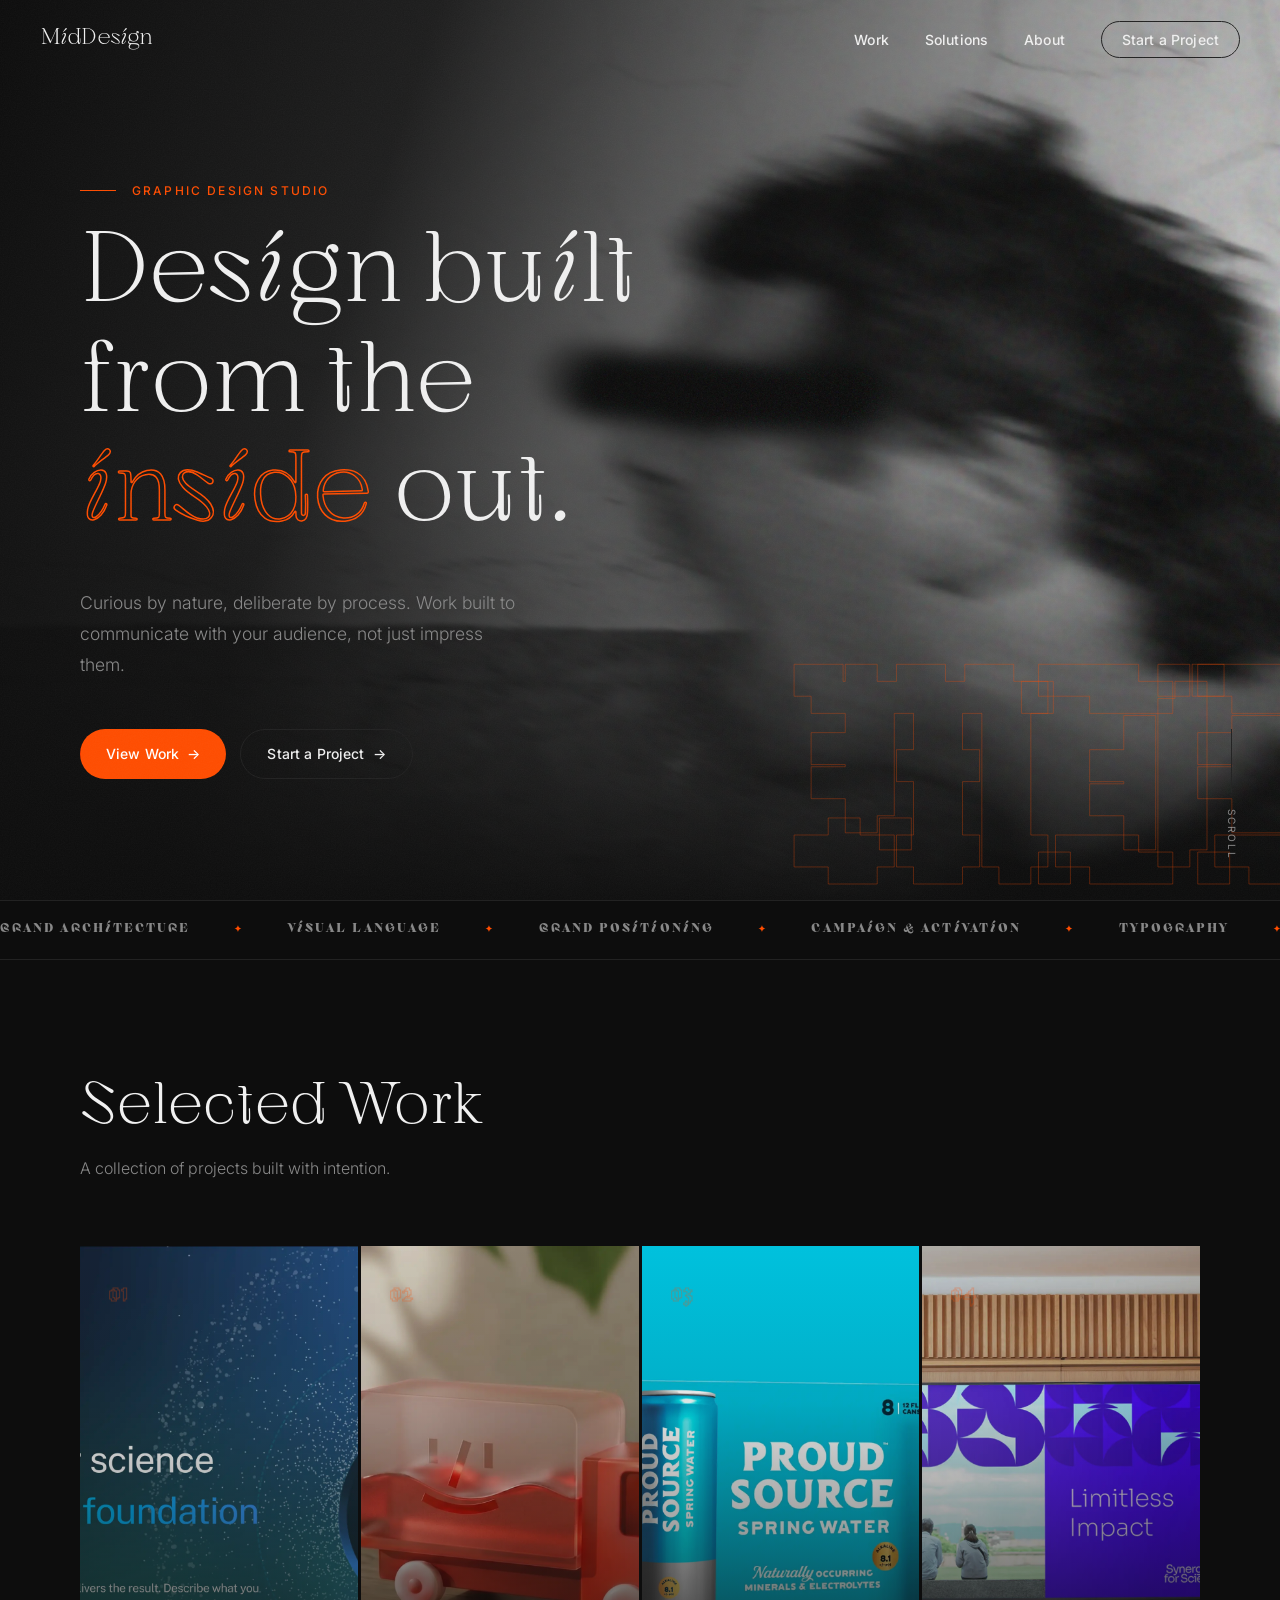
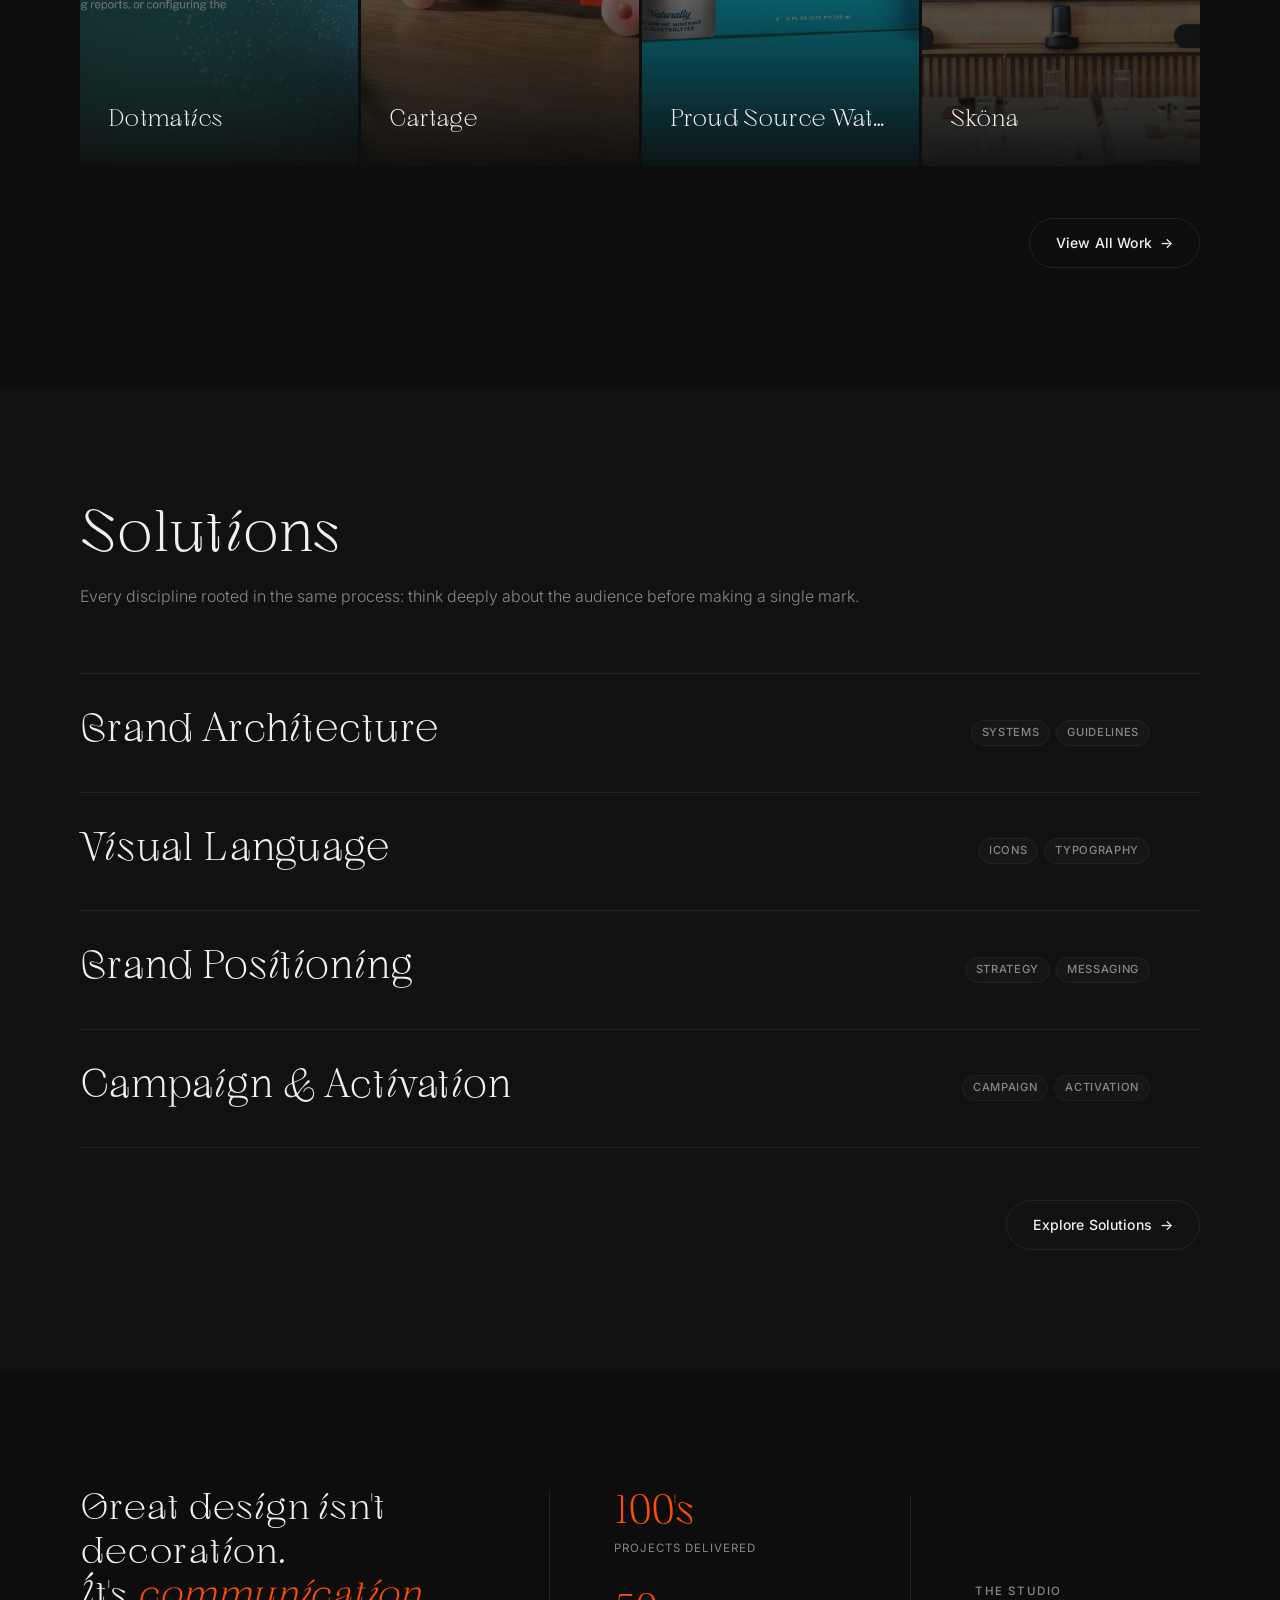
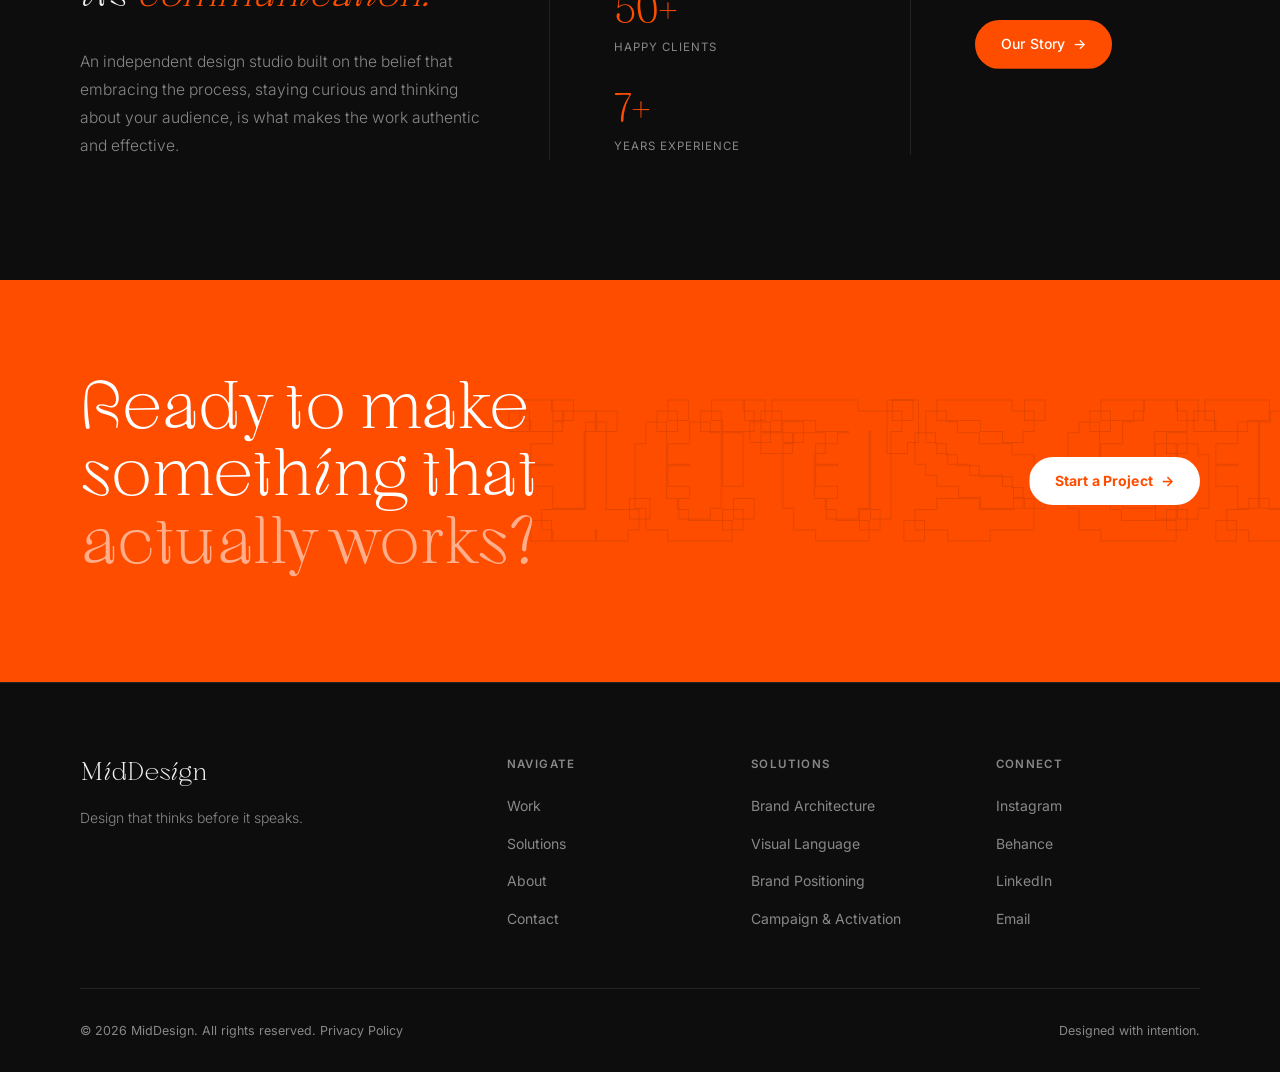
==== commit 842db5d0: "Add GA4 analytics tracking and privacy policy Add Google Analytics 4 (G-1HKWVMP6Y9) to all pages, ad" ====
--- a/index.html
+++ b/index.html
@@ -1,6 +1,14 @@
 <!DOCTYPE html>
 <html lang="en">
 <head>
+    <!-- Google tag (gtag.js) -->
+    <script async src="https://www.googletagmanager.com/gtag/js?id=G-1HKWVMP6Y9"></script>
+    <script>
+      window.dataLayer = window.dataLayer || [];
+      function gtag(){dataLayer.push(arguments);}
+      gtag('js', new Date());
+      gtag('config', 'G-1HKWVMP6Y9');
+    </script>
     <meta charset="UTF-8">
     <meta name="viewport" content="width=device-width, initial-scale=1.0">
     <title>MidDesign | Graphic Design Studio</title>
@@ -335,7 +343,7 @@
                 </nav>
             </div>
             <div class="footer__bottom">
-                <span>© 2026 MidDesign. All rights reserved.</span>
+                <span>© 2026 MidDesign. All rights reserved. <a href="privacy.html">Privacy Policy</a></span>
                 <span>Designed with intention.</span>
             </div>
         </div>
--- a/styles.css
+++ b/styles.css
@@ -194,9 +194,14 @@
     font-size: 0.875rem;
     font-weight: 500;
     letter-spacing: 0.01em;
-    color: var(--text-muted);
+    color: var(--text);
     transition: color 0.2s;
     position: relative;
+}
+
+/* Once scrolled, drop back to muted so the full-bg nav doesn't feel too loud */
+.nav.scrolled .nav__links a {
+    color: var(--text-muted);
 }
 
 .nav__links a::after {
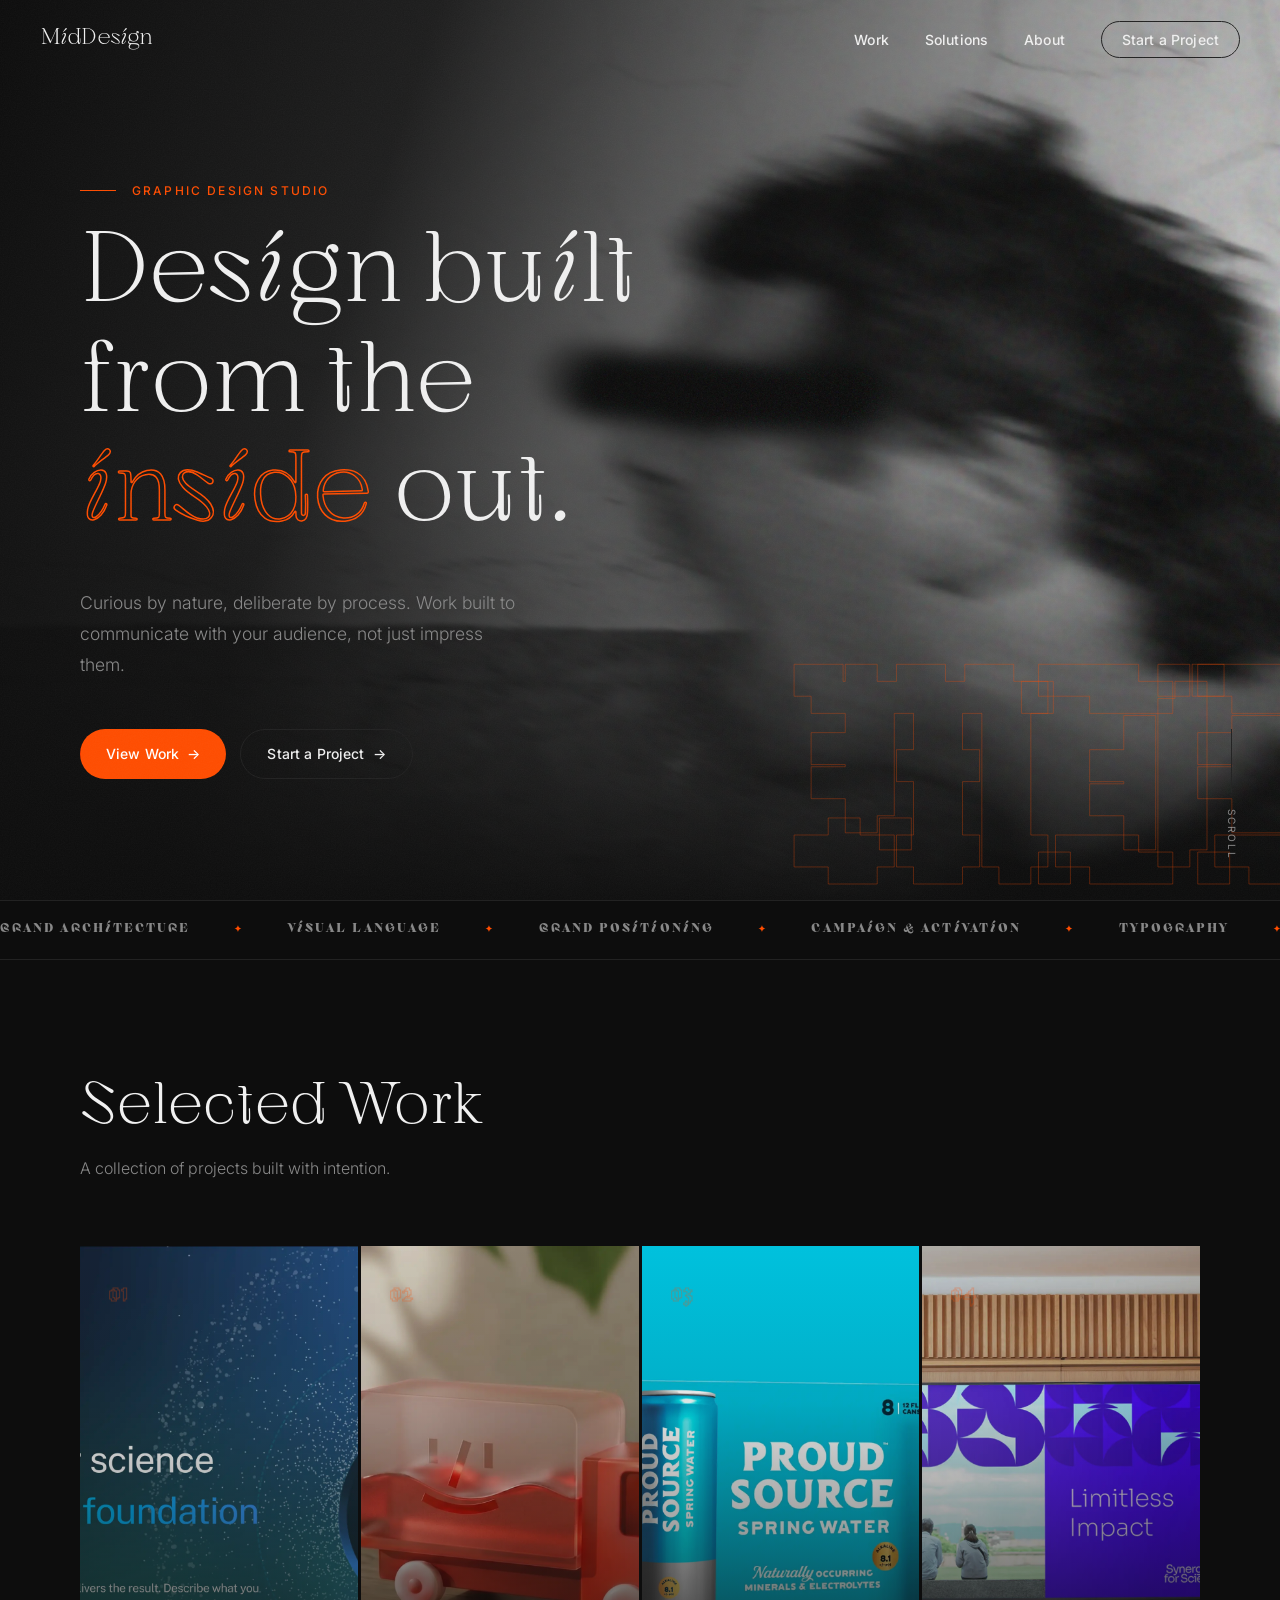
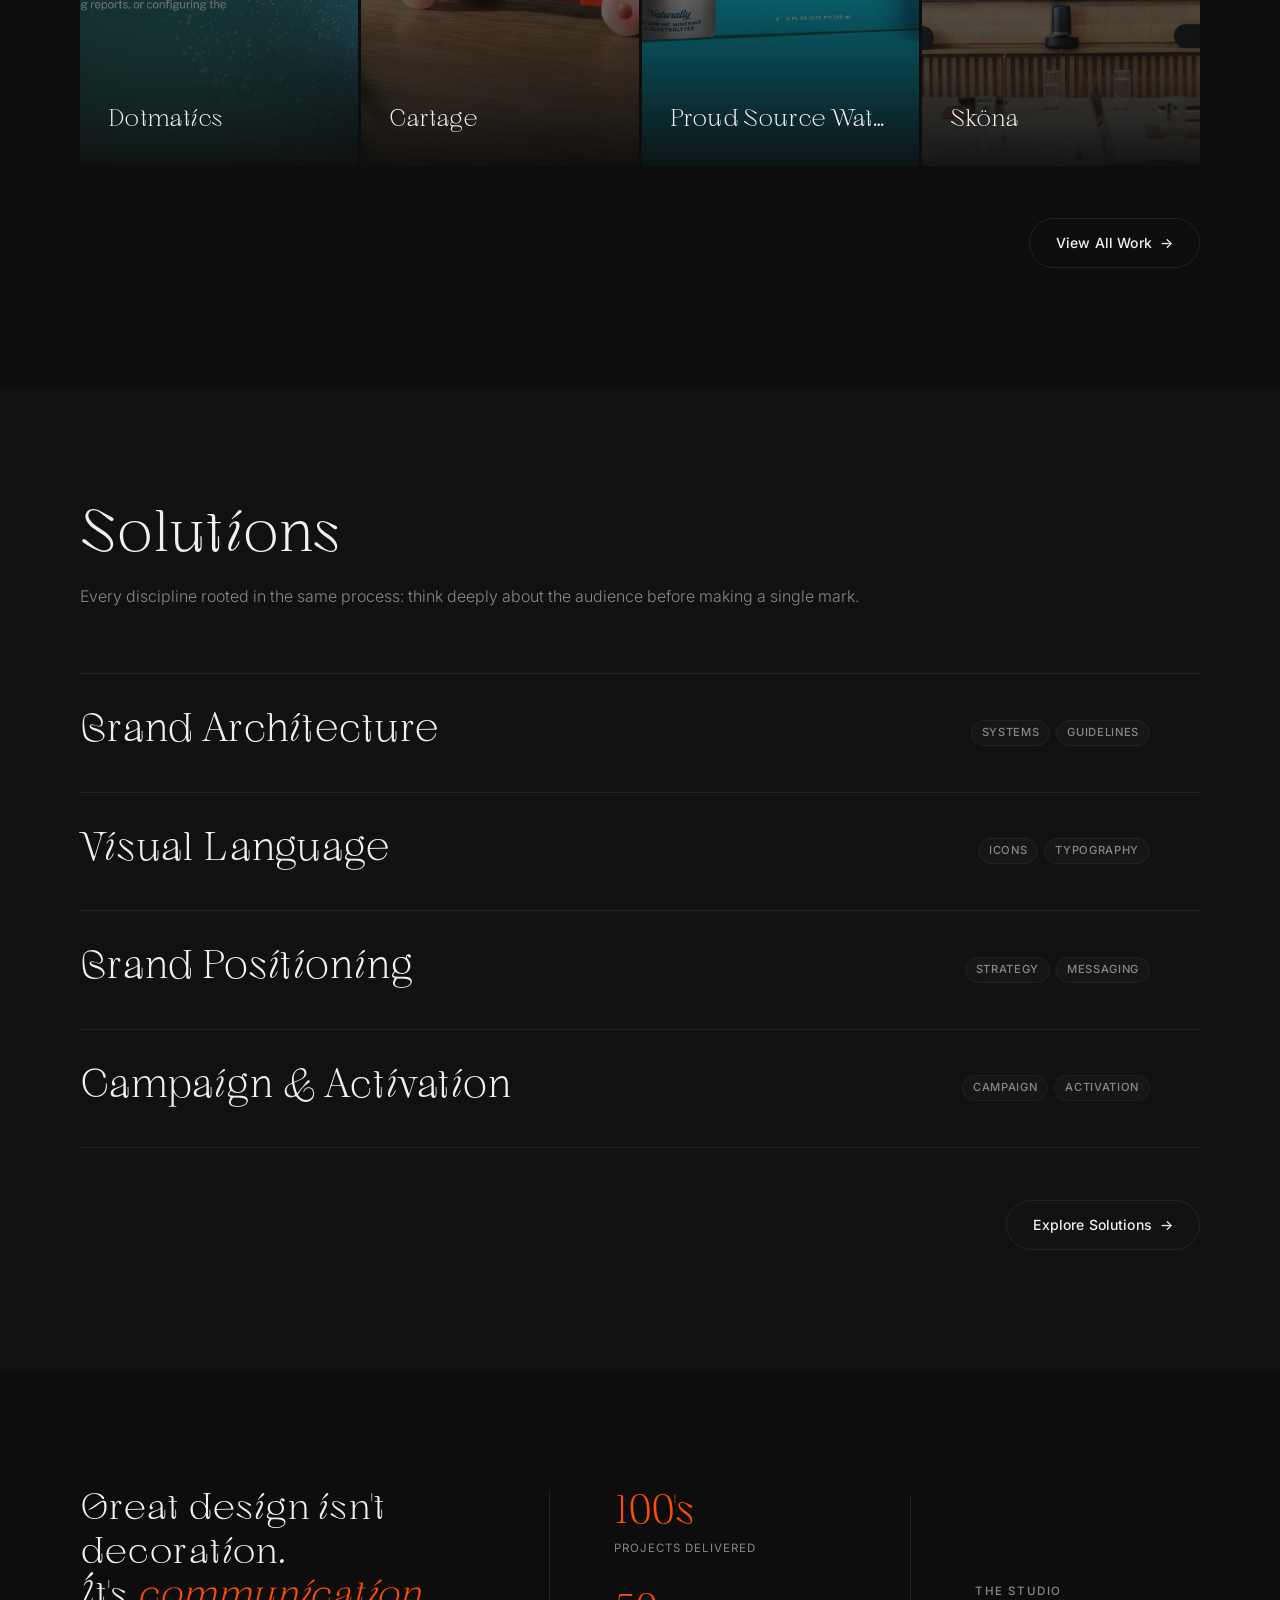
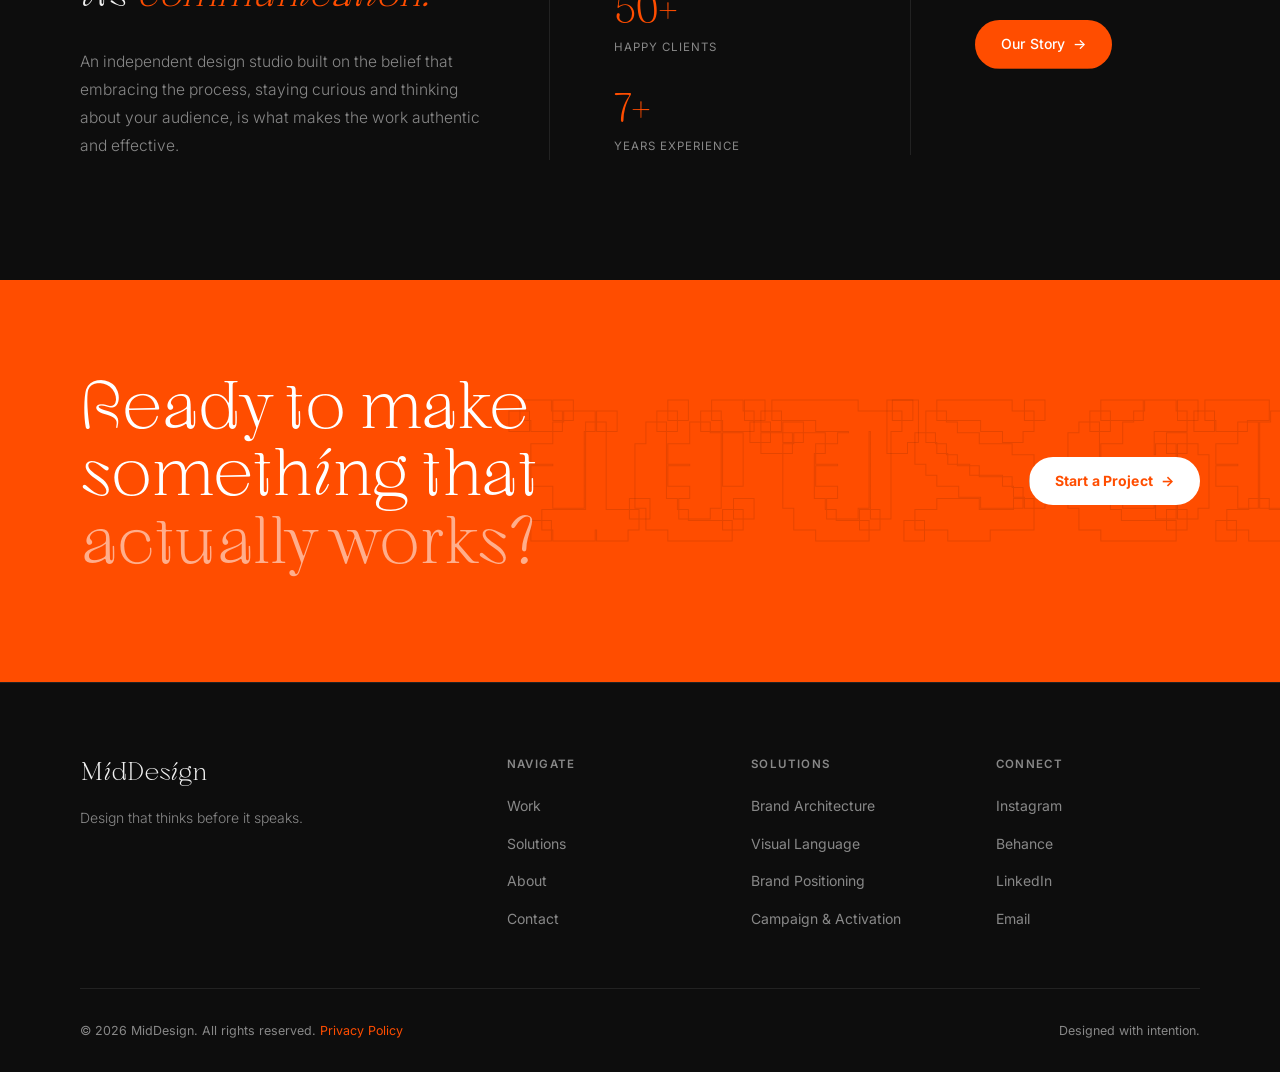
==== commit b06b17bf: "Add technical SEO foundation: sitemap, canonical tags, social previews Adds robots.txt and sitemap.x" ====
--- a/index.html
+++ b/index.html
@@ -17,12 +17,38 @@
     <meta name="description" content="MidDesign is an independent graphic design studio specialising in brand architecture, visual language, and brand positioning for companies that want their design to do real work.">
     <meta property="og:title" content="MidDesign | Graphic Design Studio">
     <meta property="og:description" content="Independent graphic design studio. Brand architecture, visual language, and positioning for companies that want their design to do real work.">
-    <meta property="og:url" content="https://www.middesignstudio.com">
+    <meta property="og:url" content="https://middesignstudio.com/">
     <meta property="og:type" content="website">
+    <meta property="og:image" content="https://middesignstudio.com/images/home-og.jpg">
+    <meta property="og:image:width" content="1200">
+    <meta property="og:image:height" content="630">
+    <meta property="og:image:alt" content="MidDesign — Design built from the inside out.">
+    <meta name="twitter:card" content="summary_large_image">
+    <meta name="twitter:title" content="MidDesign | Graphic Design Studio">
+    <meta name="twitter:description" content="Independent graphic design studio. Brand architecture, visual language, and positioning for companies that want their design to do real work.">
+    <meta name="twitter:image" content="https://middesignstudio.com/images/home-og.jpg">
+    <link rel="canonical" href="https://middesignstudio.com/">
     <link rel="preconnect" href="https://fonts.googleapis.com">
     <link rel="preconnect" href="https://fonts.gstatic.com" crossorigin>
     <link href="https://fonts.googleapis.com/css2?family=Inter:wght@300;400;500&family=Jacquard+12&display=swap" rel="stylesheet">
     <link rel="stylesheet" href="styles.css">
+    <script type="application/ld+json">
+    {
+        "@context": "https://schema.org",
+        "@type": "Organization",
+        "name": "MidDesign",
+        "url": "https://middesignstudio.com/",
+        "logo": "https://middesignstudio.com/images/Favicon.webp",
+        "description": "Independent graphic design studio specialising in brand architecture, visual language, and brand positioning.",
+        "founder": {
+            "@type": "Person",
+            "name": "Adrian Cole"
+        },
+        "sameAs": [
+            "https://www.linkedin.com/in/adrian-middesign/"
+        ]
+    }
+    </script>
 </head>
 <body data-page="home">
 
--- a/styles.css
+++ b/styles.css
@@ -1381,6 +1381,10 @@
     font-size: 0.78rem;
     color: var(--text-muted);
 }
+.footer__bottom a {
+    color: var(--accent);
+    text-decoration: none;
+}
 
 /* =========================================
    SCROLL ANIMATIONS
@@ -1486,7 +1490,7 @@
     .footer__nav { grid-template-columns: 1fr; }
     .service-item { padding: 36px 28px; }
     .client-cell { padding: 28px 20px; min-height: 80px; }
-    .client-cell__name { font-size: 1rem; }
+    .client-logo { max-width: 110px; max-height: 28px; }
     .proj-result { padding: 32px 24px; }
     .proj-result__num { font-size: clamp(2rem, 8vw, 4rem); }
     .cta-band__headline { font-size: clamp(2.2rem, 8vw, 4rem); }
@@ -1976,16 +1980,19 @@
 
 .client-cell:hover { background: var(--bg-card); }
 
-.client-cell__name {
-    font-family: var(--font-display);
-    font-size: 1.35rem;
-    font-weight: 100;
-    letter-spacing: -0.02em;
-    color: var(--text-muted);
-    transition: color 0.25s;
-}
-
-.client-cell:hover .client-cell__name { color: var(--text); }
+.client-logo {
+    max-width: 140px;
+    max-height: 36px;
+    width: auto;
+    height: auto;
+    object-fit: contain;
+    filter: grayscale(1) opacity(0.35);
+    transition: filter 0.3s ease;
+}
+
+.client-cell:hover .client-logo {
+    filter: none;
+}
 
 /* =========================================
    RESPONSIVE: NEW COMPONENTS
@@ -2197,7 +2204,7 @@
     font-size: 0.75rem;
 }
 
-/* --- Content Blocks (numbered sections) --- */
+/* --- Content Blocks --- */
 .proj-block {
     display: grid;
     grid-template-columns: 200px 1fr;
@@ -2211,15 +2218,6 @@
     gap: 12px;
     position: sticky;
     top: calc(var(--nav-h) + 40px);
-}
-
-.proj-block__num {
-    font-family: var(--font-bg-text);
-    font-size: 5rem;
-    color: transparent;
-    -webkit-text-stroke: 1px rgba(255,77,0,0.4);
-    line-height: 1;
-    display: block;
 }
 
 .proj-block__title {
@@ -2485,8 +2483,7 @@
     .proj-overview { grid-template-columns: 1fr; gap: 48px; }
     .proj-callout__text { max-width: 100%; }
     .proj-block { grid-template-columns: 1fr; gap: 32px; }
-    .proj-block__header { position: static; flex-direction: row; align-items: center; }
-    .proj-block__num { font-size: 3.5rem; }
+    .proj-block__header { position: static; }
     .proj-results { grid-template-columns: 1fr 1fr; }
     .proj-results .proj-result:nth-child(2) { border-right: none; }
     .proj-results .proj-result:last-child { grid-column: 1 / -1; border-right: none; border-top: 1px solid var(--border); }
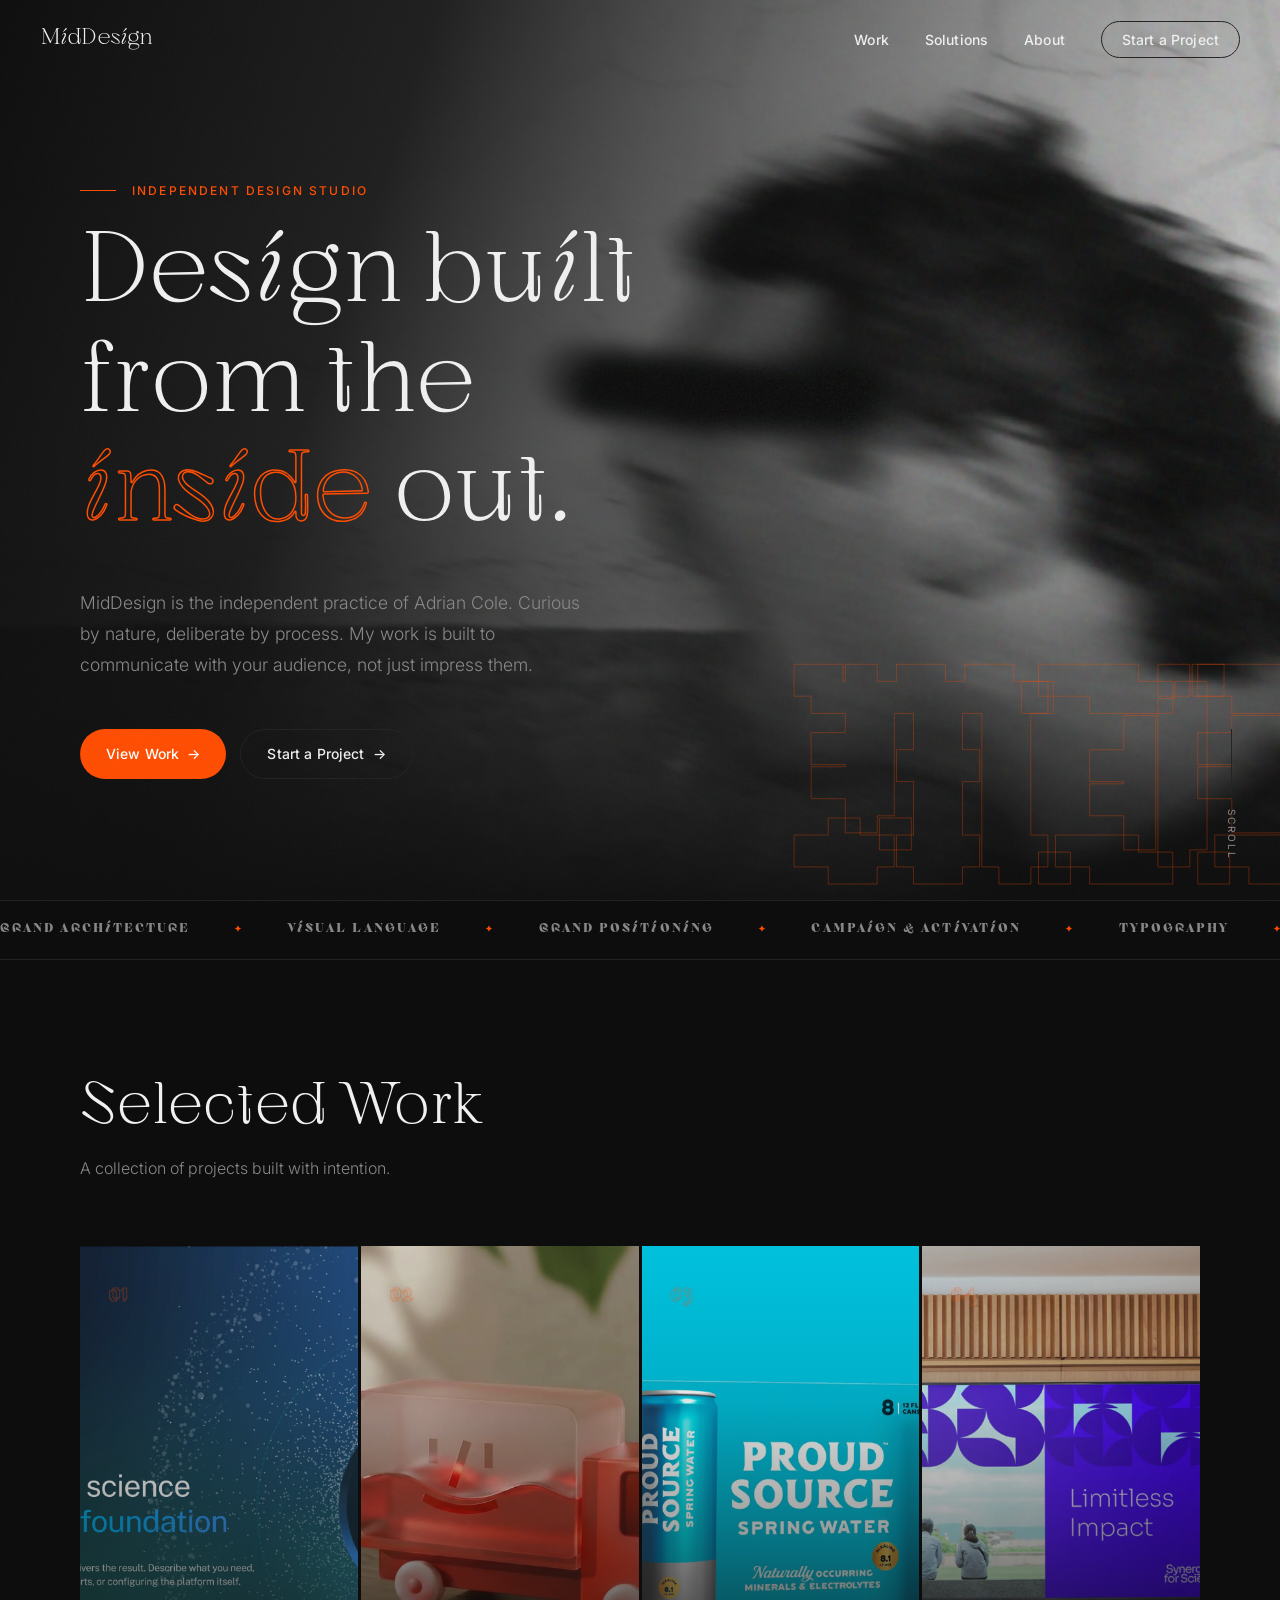
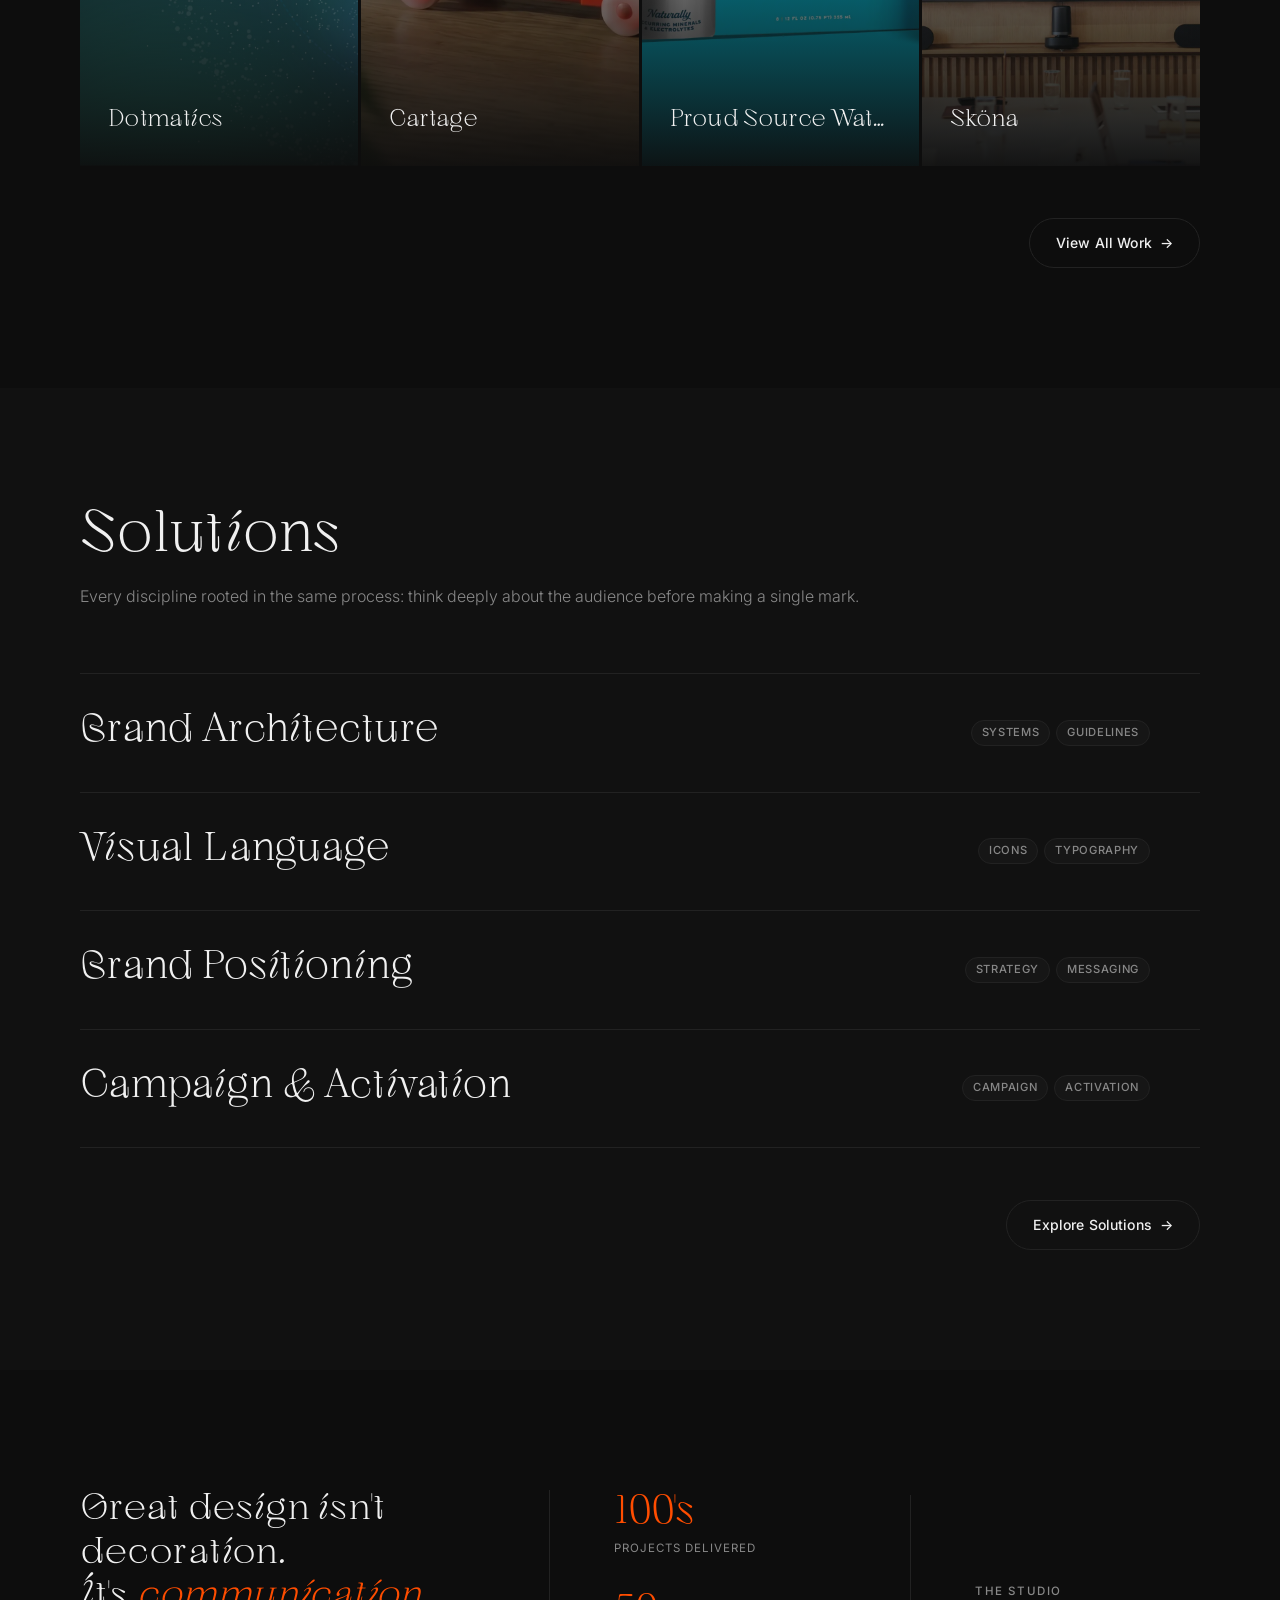
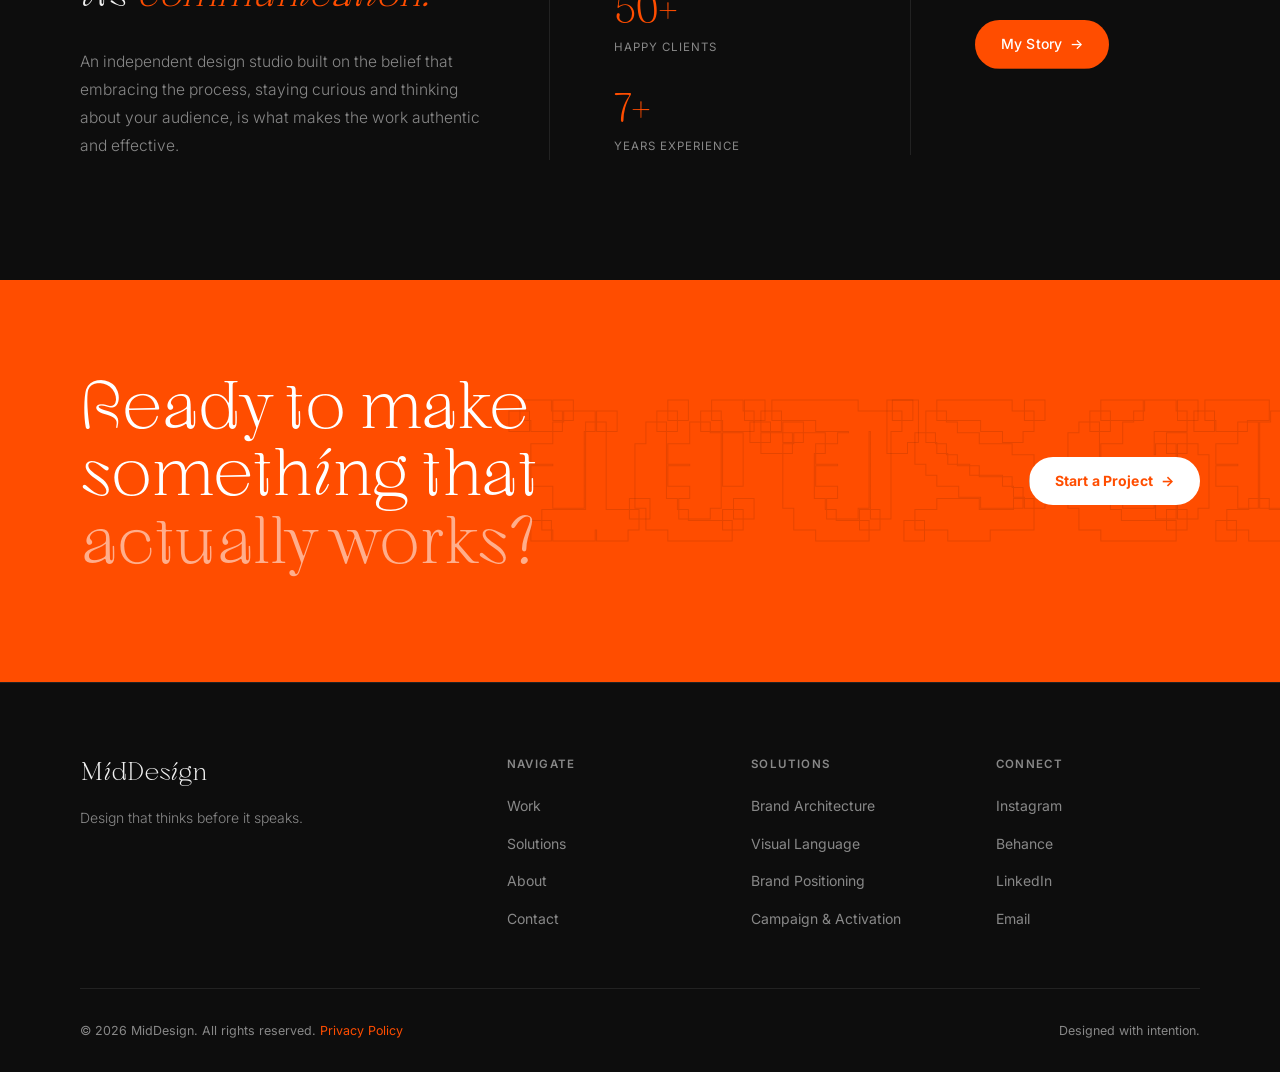
==== commit 71715522: "Switch site voice to first person singular and refine home hero - Replace "we/our" with "I/my" acros" ====
--- a/index.html
+++ b/index.html
@@ -22,7 +22,7 @@
     <meta property="og:image" content="https://middesignstudio.com/images/home-og.jpg">
     <meta property="og:image:width" content="1200">
     <meta property="og:image:height" content="630">
-    <meta property="og:image:alt" content="MidDesign — Design built from the inside out.">
+    <meta property="og:image:alt" content="MidDesign: Design built from the inside out.">
     <meta name="twitter:card" content="summary_large_image">
     <meta name="twitter:title" content="MidDesign | Graphic Design Studio">
     <meta name="twitter:description" content="Independent graphic design studio. Brand architecture, visual language, and positioning for companies that want their design to do real work.">
@@ -87,7 +87,7 @@
         <div class="hero__content">
             <div class="hero__label">
                 <span class="hero__label-rule"></span>
-                Graphic Design Studio
+                Independent Design Studio
             </div>
             <h1 class="hero__headline">
                 <span class="line"><span class="line-inner">Design built</span></span>
@@ -95,7 +95,7 @@
                 <span class="line"><span class="line-inner"><em>inside</em> out.</span></span>
             </h1>
             <p class="hero__sub">
-                Curious by nature, deliberate by process. Work built to communicate with your audience, not just impress them.
+                MidDesign is the independent practice of Adrian Cole. Curious by nature, deliberate by process. My work is built to communicate with your audience, not just impress them.
             </p>
             <div class="hero__actions">
                 <a href="work.html" class="btn btn--primary">View Work <span class="arrow">→</span></a>
@@ -313,7 +313,7 @@
                 </div>
                 <div class="home-about__cta fade-in">
                     <span class="home-about__cta-label">The Studio</span>
-                    <a href="about.html" class="btn btn--primary">Our Story <span class="arrow">→</span></a>
+                    <a href="about.html" class="btn btn--primary">My Story <span class="arrow">→</span></a>
                 </div>
             </div>
         </div>
--- a/styles.css
+++ b/styles.css
@@ -417,7 +417,7 @@
     font-size: 1.1rem;
     color: var(--text-muted);
     margin-bottom: 48px;
-    max-width: 440px;
+    max-width: 520px;
     font-weight: 300;
     line-height: 1.75;
     animation: fadeUp 0.9s cubic-bezier(0.16, 1, 0.3, 1) 0.6s both;
@@ -1486,6 +1486,13 @@
 }
 
 @media (max-width: 480px) {
+    .hero__bg-text {
+        font-size: 11rem;
+        bottom: -0.2em;
+        -webkit-text-stroke-color: rgba(255, 77, 0, 0.18);
+    }
+    .hero__label { letter-spacing: 0.12em; gap: 12px; }
+    .hero__sub { font-size: 1rem; line-height: 1.65; margin-bottom: 36px; }
     .hero__actions { flex-direction: column; align-items: flex-start; }
     .footer__nav { grid-template-columns: 1fr; }
     .service-item { padding: 36px 28px; }
@@ -2499,9 +2506,23 @@
 }
 
 @media (max-width: 768px) {
-    .proj-meta__grid { flex-direction: column; flex-wrap: wrap; }
-    .proj-meta__item { border-right: none; border-bottom: 1px solid var(--border); padding: 24px 0; }
-    .proj-meta__item--cta { border-bottom: none; }
+    .proj-meta__grid { flex-wrap: wrap; }
+    .proj-meta__item {
+        flex: 1 1 0;
+        min-width: 0;
+        padding: 18px 10px;
+        gap: 4px;
+    }
+    .proj-meta__item:nth-child(4) { border-right: none; }
+    .proj-meta__label { font-size: 0.6rem; }
+    .proj-meta__value { font-size: 0.78rem; line-height: 1.3; }
+    .proj-meta__item--cta {
+        flex: 1 1 100%;
+        justify-content: center;
+        border-top: 1px solid var(--border);
+        padding: 20px 24px;
+    }
+    .proj-meta__item--cta .btn { width: 100%; justify-content: center; }
     .proj-img-grid--2col,
     .proj-img-grid--3col,
     .proj-img-grid--asym { grid-template-columns: 1fr; }
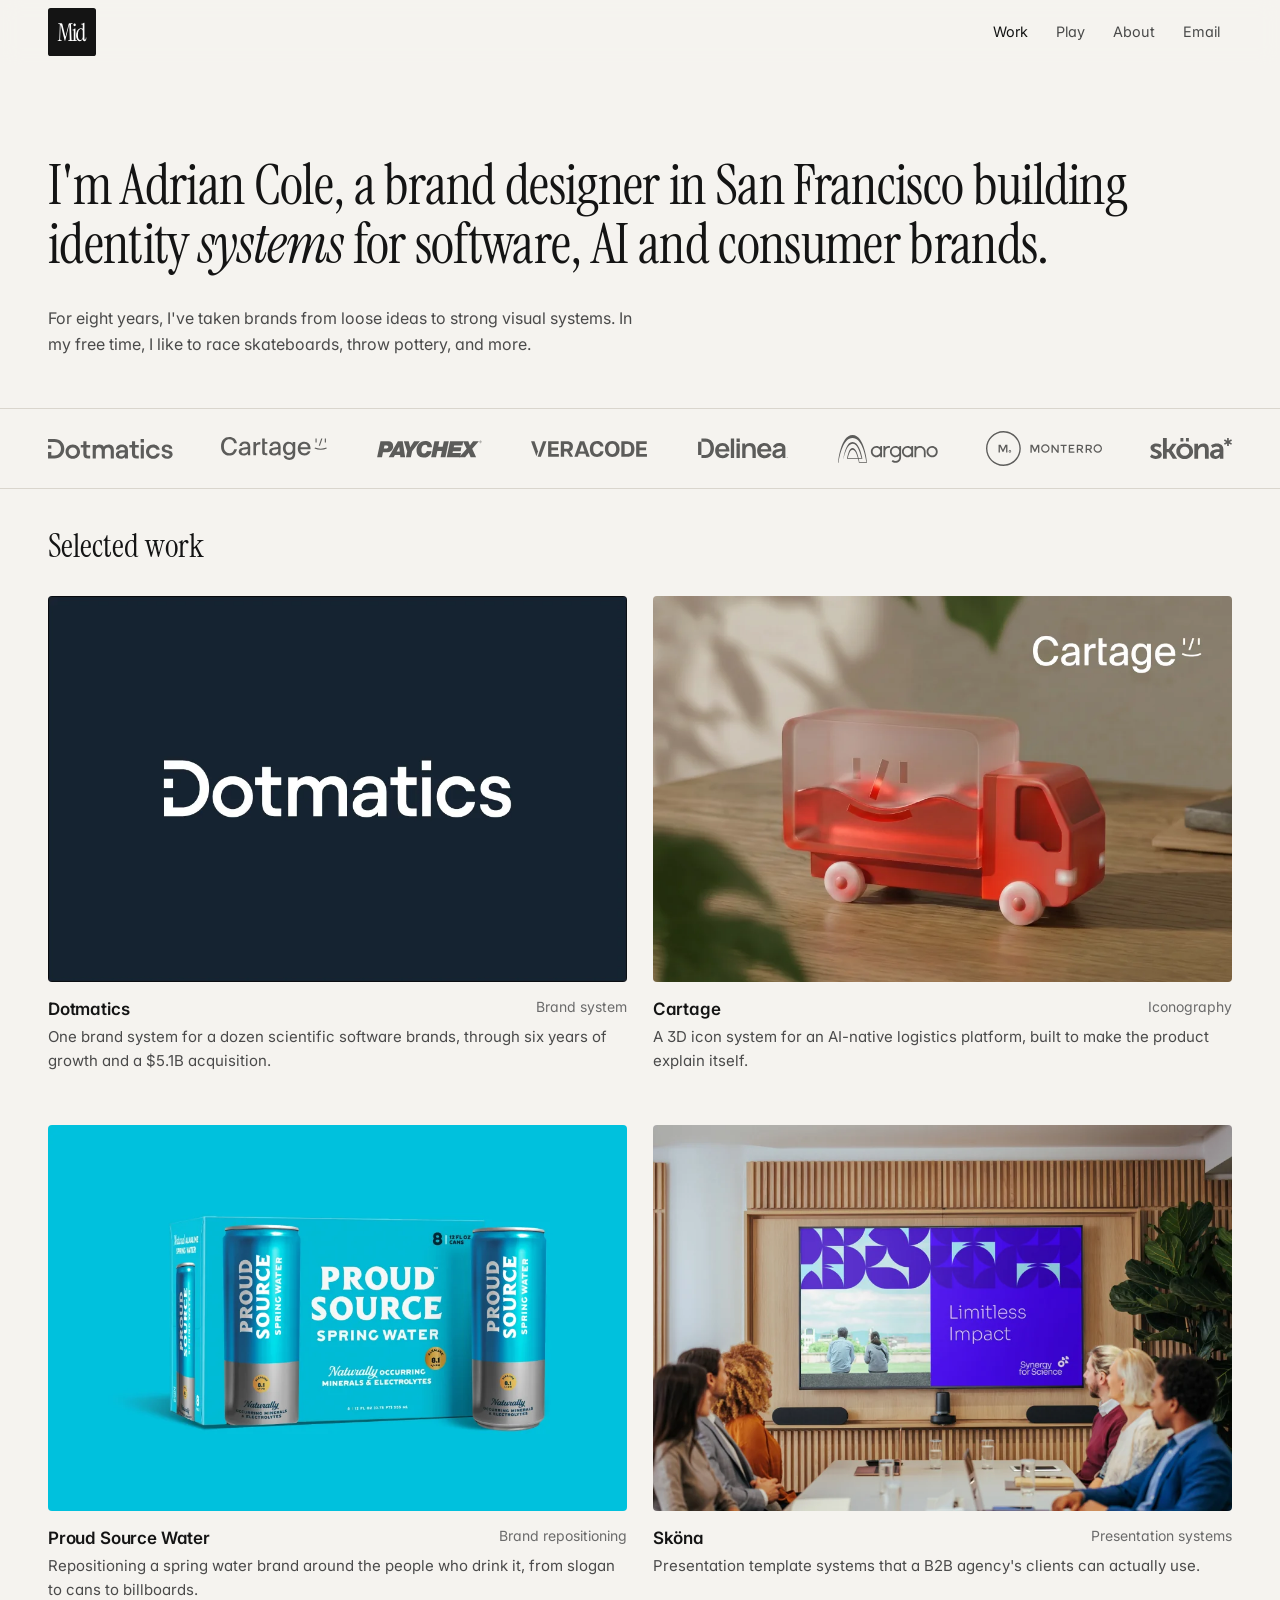
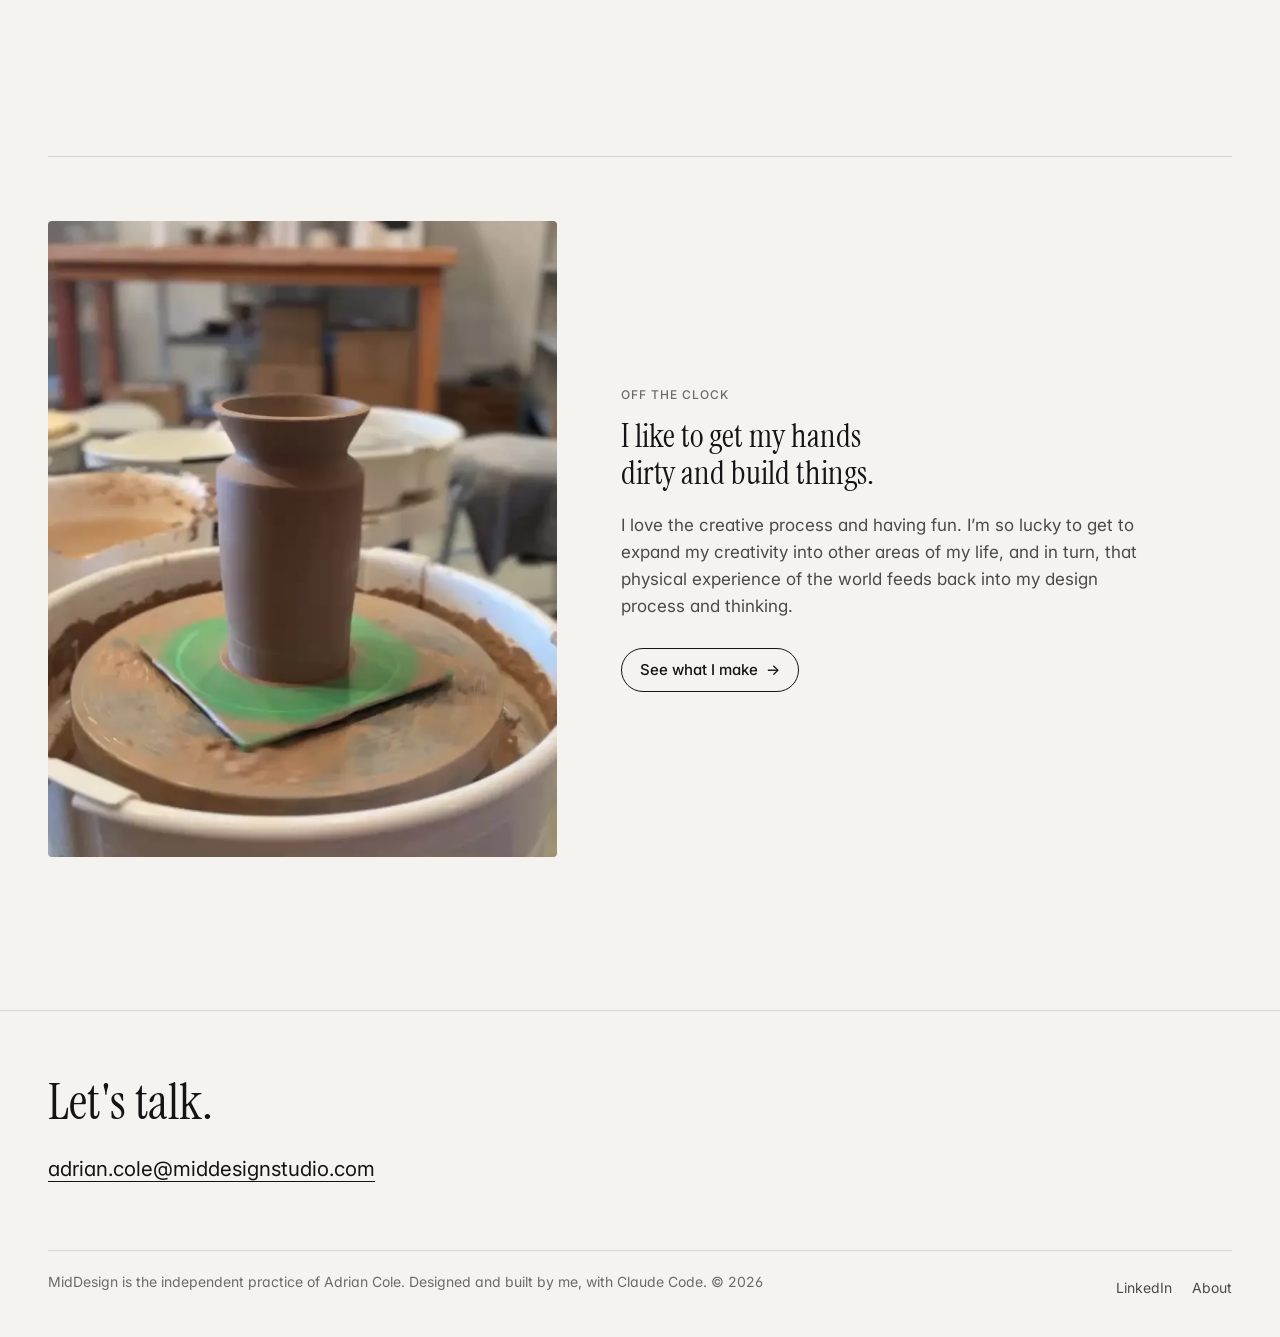
==== commit ff572918: "Replace site with redesign New structure: Work, Play, About. Four rebuilt case studies (Dotmatics, C" ====
--- a/index.html
+++ b/index.html
@@ -1,376 +1,170 @@
 <!DOCTYPE html>
 <html lang="en">
 <head>
-    <!-- Google tag (gtag.js) -->
-    <script async src="https://www.googletagmanager.com/gtag/js?id=G-1HKWVMP6Y9"></script>
-    <script>
-      window.dataLayer = window.dataLayer || [];
-      function gtag(){dataLayer.push(arguments);}
-      gtag('js', new Date());
-      gtag('config', 'G-1HKWVMP6Y9');
-    </script>
     <meta charset="UTF-8">
-    <meta name="viewport" content="width=device-width, initial-scale=1.0">
-    <title>MidDesign | Graphic Design Studio</title>
-    <link rel="icon" type="image/webp" href="images/Favicon.webp">
-    <link rel="apple-touch-icon" href="images/Favicon.webp">
-    <meta name="description" content="MidDesign is an independent graphic design studio specialising in brand architecture, visual language, and brand positioning for companies that want their design to do real work.">
-    <meta property="og:title" content="MidDesign | Graphic Design Studio">
-    <meta property="og:description" content="Independent graphic design studio. Brand architecture, visual language, and positioning for companies that want their design to do real work.">
+    <meta name="viewport" content="width=device-width, initial-scale=1">
+    <title>Adrian Cole | Brand Designer, San Francisco</title>
+    <meta name="description" content="Adrian Cole is a brand designer in San Francisco building identity systems for software, AI and consumer brands. MidDesign is his independent practice.">
+    <link rel="canonical" href="https://middesignstudio.com/">
+    <meta property="og:title" content="Adrian Cole | Brand Designer, San Francisco">
+    <meta property="og:description" content="Brand designer building identity systems for software, AI and consumer brands.">
+    <meta property="og:type" content="website">
     <meta property="og:url" content="https://middesignstudio.com/">
-    <meta property="og:type" content="website">
-    <meta property="og:image" content="https://middesignstudio.com/images/home-og.jpg">
+    <meta property="og:image" content="https://middesignstudio.com/images/og-image.jpg">
     <meta property="og:image:width" content="1200">
     <meta property="og:image:height" content="630">
-    <meta property="og:image:alt" content="MidDesign: Design built from the inside out.">
+    <meta property="og:image:alt" content="The MidDesign wordmark in white on black">
+    <meta property="og:site_name" content="Adrian Cole">
+    <meta property="og:locale" content="en_US">
     <meta name="twitter:card" content="summary_large_image">
-    <meta name="twitter:title" content="MidDesign | Graphic Design Studio">
-    <meta name="twitter:description" content="Independent graphic design studio. Brand architecture, visual language, and positioning for companies that want their design to do real work.">
-    <meta name="twitter:image" content="https://middesignstudio.com/images/home-og.jpg">
-    <link rel="canonical" href="https://middesignstudio.com/">
+    <meta name="theme-color" content="#F5F3EF">
+    <link rel="icon" href="images/Favicon.svg" type="image/svg+xml">
+    <link rel="apple-touch-icon" href="images/apple-touch-icon.png">
     <link rel="preconnect" href="https://fonts.googleapis.com">
     <link rel="preconnect" href="https://fonts.gstatic.com" crossorigin>
-    <link href="https://fonts.googleapis.com/css2?family=Inter:wght@300;400;500&family=Jacquard+12&display=swap" rel="stylesheet">
+    <link href="https://fonts.googleapis.com/css2?family=Instrument+Serif:ital@0;1&family=Inter:wght@300;400;500;600&display=swap" rel="stylesheet">
     <link rel="stylesheet" href="styles.css">
     <script type="application/ld+json">
     {
         "@context": "https://schema.org",
-        "@type": "Organization",
-        "name": "MidDesign",
+        "@type": "Person",
+        "name": "Adrian Cole",
+        "jobTitle": "Brand Designer",
+        "address": { "@type": "PostalAddress", "addressLocality": "San Francisco", "addressRegion": "CA" },
+        "email": "mailto:adrian.cole@middesignstudio.com",
         "url": "https://middesignstudio.com/",
-        "logo": "https://middesignstudio.com/images/Favicon.webp",
-        "description": "Independent graphic design studio specialising in brand architecture, visual language, and brand positioning.",
-        "founder": {
-            "@type": "Person",
-            "name": "Adrian Cole"
-        },
-        "sameAs": [
-            "https://www.linkedin.com/in/adrian-middesign/"
-        ]
+        "sameAs": ["https://www.linkedin.com/in/adrian-middesign/"],
+        "image": "https://middesignstudio.com/images/About/About-Portrait.webp",
+        "alumniOf": { "@type": "CollegeOrUniversity", "name": "San Diego State University" },
+        "knowsAbout": ["Brand identity", "Brand systems", "Iconography", "Presentation design", "Art direction"]
     }
     </script>
 </head>
-<body data-page="home">
+<body>
+    <a class="skip" href="#main">Skip to content</a>
 
-    <!-- Custom Cursor -->
+    <header class="header">
+        <div class="wrap header__inner">
+            <a class="header__name" href="index.html" aria-label="Adrian Cole, home"><img src="images/Favicon.svg" alt="" width="48" height="48"></a>
+            <button class="menu-btn" type="button" aria-expanded="false" aria-controls="nav" aria-label="Open menu">
+                <span class="menu-btn__bars" aria-hidden="true"></span>
+            </button>
+            <nav class="nav" id="nav" aria-label="Main">
+                <a href="index.html" aria-current="page">Work</a>
+                <a href="play.html">Play</a>
+                <a href="about.html">About</a>
+                <a href="mailto:adrian.cole@middesignstudio.com">Email</a>
+            </nav>
+        </div>
+    </header>
 
-    <!-- Navigation -->
-    <nav class="nav" id="nav">
-        <a href="index.html" class="nav__logo">MidDesign</a>
-        <ul class="nav__links">
-            <li><a href="work.html">Work</a></li>
-            <li><a href="solutions.html">Solutions</a></li>
-            <li><a href="about.html">About</a></li>
-            <li><a href="contact.html" class="nav__cta">Start a Project</a></li>
-        </ul>
-        <button class="nav__hamburger" id="hamburger" aria-label="Toggle menu">
-            <span></span>
-            <span></span>
-            <span></span>
-        </button>
-    </nav>
+    <main id="main">
 
-    <!-- Mobile Menu -->
-    <div class="mobile-menu" id="mobileMenu">
-        <ul>
-            <li><a href="work.html" class="mobile-link">Work</a></li>
-            <li><a href="solutions.html" class="mobile-link">Solutions</a></li>
-            <li><a href="about.html" class="mobile-link">About</a></li>
-            <li><a href="contact.html" class="mobile-link">Start a Project</a></li>
-        </ul>
-    </div>
+        <section class="intro wrap" aria-labelledby="intro-title">
+            <h1 class="intro__lede" id="intro-title">I'm Adrian Cole, a brand designer in San Francisco building identity <em>systems</em> for software, AI and consumer brands.</h1>
+            <p class="intro__aside">For eight years, I've taken brands from loose ideas to strong visual systems. In my free time, I like to race skateboards, throw pottery, and more.</p>
+        </section>
 
-    <!-- Hero -->
-    <section class="hero" id="home">
-        <div class="hero__img" aria-hidden="true"></div>
-        <div class="hero__bg-text" aria-hidden="true">MID</div>
-        <div class="hero__content">
-            <div class="hero__label">
-                <span class="hero__label-rule"></span>
-                Independent Design Studio
+        <section class="clients" aria-label="Selected clients">
+            <div class="wrap clients__inner">
+                <ul class="clients__list">
+                    <li><img src="images/logos/dotmatics.svg" style="--w:125" alt="Dotmatics"></li>
+                    <li><img src="images/logos/cartage.svg" style="--w:106" alt="Cartage"></li>
+                    <li><img src="images/logos/paychex.svg" style="--w:108" alt="Paychex"></li>
+                    <li><img src="images/logos/veracode.svg" style="--w:116" alt="Veracode"></li>
+                    <li><img src="images/logos/delinea.svg" style="--w:94" alt="Delinea"></li>
+                    <li><img src="images/logos/argano.svg" style="--w:100" alt="Argano"></li>
+                    <li><img src="images/logos/monterro.svg" style="--w:116" alt="Monterro"></li>
+                    <li><img src="images/logos/skona.svg" style="--w:82" alt="Sköna"></li>
+                </ul>
             </div>
-            <h1 class="hero__headline">
-                <span class="line"><span class="line-inner">Design built</span></span>
-                <span class="line"><span class="line-inner">from the</span></span>
-                <span class="line"><span class="line-inner"><em>inside</em> out.</span></span>
-            </h1>
-            <p class="hero__sub">
-                MidDesign is the independent practice of Adrian Cole. Curious by nature, deliberate by process. My work is built to communicate with your audience, not just impress them.
-            </p>
-            <div class="hero__actions">
-                <a href="work.html" class="btn btn--primary">View Work <span class="arrow">→</span></a>
-                <a href="contact.html" class="btn btn--ghost">Start a Project <span class="arrow">→</span></a>
-            </div>
-        </div>
-        <div class="hero__scroll">
-            <div class="hero__scroll-line"></div>
-            <span>Scroll</span>
-        </div>
-    </section>
+        </section>
 
-    <!-- Marquee Ticker -->
-    <div class="marquee-band" aria-hidden="true">
-        <div class="marquee-track">
-            <span>Brand Architecture</span><span class="sep">✦</span>
-            <span>Visual Language</span><span class="sep">✦</span>
-            <span>Brand Positioning</span><span class="sep">✦</span>
-            <span>Campaign &amp; Activation</span><span class="sep">✦</span>
-            <span>Typography</span><span class="sep">✦</span>
-            <span>Art Direction</span><span class="sep">✦</span>
-            <span>Icon Design</span><span class="sep">✦</span>
-            <span>Motion Design</span><span class="sep">✦</span>
-            <span>Brand Architecture</span><span class="sep">✦</span>
-            <span>Visual Language</span><span class="sep">✦</span>
-            <span>Brand Positioning</span><span class="sep">✦</span>
-            <span>Campaign &amp; Activation</span><span class="sep">✦</span>
-            <span>Typography</span><span class="sep">✦</span>
-            <span>Art Direction</span><span class="sep">✦</span>
-            <span>Icon Design</span><span class="sep">✦</span>
-            <span>Motion Design</span><span class="sep">✦</span>
-        </div>
-    </div>
-
-    <!-- Work Tease -->
-    <section class="section">
-        <div class="container">
-            <div class="section__header">
-                <div>
-                    <h2 class="section__title">Selected Work</h2>
-                    <p class="section__sub">A collection of projects built with intention.</p>
-                </div>
+        <section class="section section--tight-top wrap" aria-labelledby="work-title">
+            <div class="section__head">
+                <h2 class="section__title" id="work-title">Selected work</h2>
             </div>
 
-            <div class="work-cards">
-
-                <article class="work-card" onclick="location.href='dotmatics.html'">
-                    <div class="work-card__bg project-card__img--dotmatics" role="img" aria-label="Dotmatics brand design project cover"></div>
-                    <div class="work-card__overlay"></div>
-                    <div class="work-card__content">
-                        <span class="work-card__num">01</span>
-                        <div class="work-card__body">
-                            <h3 class="work-card__title">Dotmatics</h3>
-                            <div class="work-card__expand">
-                                <span class="work-card__link">View Project <span class="arrow">→</span></span>
-                                <p class="work-card__desc">Brand design and marketing assets for a global scientific software platform.</p>
-                                <div class="work-card__tags">
-                                    <span class="tag">Brand Design</span>
-                                    <span class="tag">Marketing</span>
-                                </div>
-                            </div>
+            <ul class="grid">
+                <li>
+                    <a class="card" href="dotmatics.html">
+                        <div class="card__media">
+                            <img src="images/Dotmatics/Project_Thumbnail-960x640.webp" alt="The Dotmatics wordmark on a dark navy field" width="960" height="640">
                         </div>
-                    </div>
-                </article>
-
-                <article class="work-card" onclick="location.href='cartage.html'">
-                    <div class="work-card__bg project-card__img--cartage" role="img" aria-label="Cartage AI icon design project cover"></div>
-                    <div class="work-card__overlay"></div>
-                    <div class="work-card__content">
-                        <span class="work-card__num">02</span>
-                        <div class="work-card__body">
-                            <h3 class="work-card__title">Cartage</h3>
-                            <div class="work-card__expand">
-                                <span class="work-card__link">View Project <span class="arrow">→</span></span>
-                                <p class="work-card__desc">Brand identity and visual system for a modern logistics and transportation company.</p>
-                                <div class="work-card__tags">
-                                    <span class="tag">Brand Identity</span>
-                                    <span class="tag">Visual System</span>
-                                </div>
-                            </div>
+                        <div class="card__meta">
+                            <h3 class="card__title">Dotmatics</h3>
+                            <span class="card__type">Brand system</span>
+                            <p class="card__desc">One brand system for a dozen scientific software brands, through six years of growth and a $5.1B acquisition.</p>
                         </div>
-                    </div>
-                </article>
-
-                <article class="work-card" onclick="location.href='proud-source-water.html'">
-                    <div class="work-card__bg project-card__img--proud-source" role="img" aria-label="Proud Source Water brand positioning project cover"></div>
-                    <div class="work-card__overlay"></div>
-                    <div class="work-card__content">
-                        <span class="work-card__num">03</span>
-                        <div class="work-card__body">
-                            <h3 class="work-card__title">Proud Source Water</h3>
-                            <div class="work-card__expand">
-                                <span class="work-card__link">View Project <span class="arrow">→</span></span>
-                                <p class="work-card__desc">Brand identity and marketing strategy repositioning a national spring water brand for a broader, all-American audience.</p>
-                                <div class="work-card__tags">
-                                    <span class="tag">Brand Identity</span>
-                                    <span class="tag">Marketing Strategy</span>
-                                </div>
-                            </div>
-                        </div>
-                    </div>
-                </article>
-
-                <article class="work-card" onclick="location.href='skona.html'">
-                    <div class="work-card__bg project-card__img--skona" role="img" aria-label="Sköna presentation design project cover"></div>
-                    <div class="work-card__overlay"></div>
-                    <div class="work-card__content">
-                        <span class="work-card__num">04</span>
-                        <div class="work-card__body">
-                            <h3 class="work-card__title">Sköna</h3>
-                            <div class="work-card__expand">
-                                <span class="work-card__link">View Project <span class="arrow">→</span></span>
-                                <p class="work-card__desc">Brand identity and digital design for a creative agency built around bold, purposeful work.</p>
-                                <div class="work-card__tags">
-                                    <span class="tag">Brand Identity</span>
-                                    <span class="tag">Digital Design</span>
-                                </div>
-                            </div>
-                        </div>
-                    </div>
-                </article>
-
-            </div>
-
-            <div class="section-cta">
-                <a href="work.html" class="btn btn--ghost">View All Work <span class="arrow">→</span></a>
-            </div>
-        </div>
-    </section>
-
-    <!-- Services Typographic List -->
-    <section class="section section--alt">
-        <div class="container">
-            <div class="section__header">
-                <div>
-                    <h2 class="section__title">Solutions</h2>
-                    <p class="section__sub">Every discipline rooted in the same process: think deeply about the audience before making a single mark.</p>
-                </div>
-            </div>
-
-            <ul class="home-svc-list">
-                <li>
-                    <a href="solutions.html" class="home-svc-row fade-in">
-                        <span class="home-svc-row__name">Brand Architecture</span>
-                        <span class="home-svc-row__tags">
-                            <span class="tag">Systems</span>
-                            <span class="tag">Guidelines</span>
-                        </span>
-                        <span class="home-svc-row__arrow">→</span>
                     </a>
                 </li>
                 <li>
-                    <a href="solutions.html" class="home-svc-row fade-in">
-                        <span class="home-svc-row__name">Visual Language</span>
-                        <span class="home-svc-row__tags">
-                            <span class="tag">Icons</span>
-                            <span class="tag">Typography</span>
-                        </span>
-                        <span class="home-svc-row__arrow">→</span>
+                    <a class="card" href="cartage.html">
+                        <div class="card__media">
+                            <img src="images/Cartage/Project_Thumbnail-960x640.webp" alt="A glossy red Cartage truck icon on a wooden table" width="960" height="640">
+                        </div>
+                        <div class="card__meta">
+                            <h3 class="card__title">Cartage</h3>
+                            <span class="card__type">Iconography</span>
+                            <p class="card__desc">A 3D icon system for an AI-native logistics platform, built to make the product explain itself.</p>
+                        </div>
                     </a>
                 </li>
                 <li>
-                    <a href="solutions.html" class="home-svc-row fade-in">
-                        <span class="home-svc-row__name">Brand Positioning</span>
-                        <span class="home-svc-row__tags">
-                            <span class="tag">Strategy</span>
-                            <span class="tag">Messaging</span>
-                        </span>
-                        <span class="home-svc-row__arrow">→</span>
+                    <a class="card" href="proud-source-water.html">
+                        <div class="card__media">
+                            <img src="images/Proud_Source/Project_Thumbnail-960x640.webp" alt="A Proud Source spring water can beside an eight-pack on a bright blue background" width="960" height="640" loading="lazy">
+                        </div>
+                        <div class="card__meta">
+                            <h3 class="card__title">Proud Source Water</h3>
+                            <span class="card__type">Brand repositioning</span>
+                            <p class="card__desc">Repositioning a spring water brand around the people who drink it, from slogan to cans to billboards.</p>
+                        </div>
                     </a>
                 </li>
                 <li>
-                    <a href="solutions.html" class="home-svc-row fade-in">
-                        <span class="home-svc-row__name">Campaign &amp; Activation</span>
-                        <span class="home-svc-row__tags">
-                            <span class="tag">Campaign</span>
-                            <span class="tag">Activation</span>
-                        </span>
-                        <span class="home-svc-row__arrow">→</span>
+                    <a class="card" href="skona.html">
+                        <div class="card__media">
+                            <img src="images/Skona/Project_Thumbnail-960x640.webp" alt="A Sköna-designed presentation on a conference room screen" width="960" height="640" loading="lazy">
+                        </div>
+                        <div class="card__meta">
+                            <h3 class="card__title">Sköna</h3>
+                            <span class="card__type">Presentation systems</span>
+                            <p class="card__desc">Presentation template systems that a B2B agency's clients can actually use.</p>
+                        </div>
                     </a>
                 </li>
             </ul>
+        </section>
 
-            <div class="section-cta">
-                <a href="solutions.html" class="btn btn--ghost">Explore Solutions <span class="arrow">→</span></a>
-            </div>
-        </div>
-    </section>
-
-    <!-- About Tease -->
-    <section class="section">
-        <div class="container">
-            <div class="home-about__inner">
-                <div class="home-about__quote fade-in">
-                    <h2 class="about-headline">
-                        Great design isn't decoration.<br>It's <em>communication.</em>
-                    </h2>
-                    <p style="margin-top: 20px; color: var(--text-muted); font-weight: 300; line-height: 1.8; font-size: 0.975rem;">
-                        An independent design studio built on the belief that embracing the process, staying curious and thinking about your audience, is what makes the work authentic and effective.
-                    </p>
-                </div>
-                <div class="home-about__stats fade-in">
-                    <div class="stat">
-                        <span class="stat__num">100's</span>
-                        <span class="stat__label">Projects Delivered</span>
-                    </div>
-                    <div class="stat">
-                        <span class="stat__num">50+</span>
-                        <span class="stat__label">Happy Clients</span>
-                    </div>
-                    <div class="stat">
-                        <span class="stat__num">7+</span>
-                        <span class="stat__label">Years Experience</span>
+        <section class="section wrap" aria-labelledby="making-title">
+            <div class="teaser">
+                <a class="teaser__media" href="play.html" tabindex="-1" aria-hidden="true">
+                    <video data-loop autoplay muted loop playsinline preload="metadata" poster="images/Play/ceramics-vase-spin-poster.webp" width="720" height="900"><source src="images/Play/ceramics-vase-spin.mp4" type="video/mp4"></video>
+                </a>
+                <div class="teaser__body">
+                    <p class="label">Off the clock</p>
+                    <h2 class="section__title" id="making-title">I like to get my hands dirty and build things.</h2>
+                    <p>I love the creative process and having fun. I’m so lucky to get to expand my creativity into other areas of my life, and in turn, that physical experience of the world feeds back into my design process and thinking.</p>
+                    <div class="links">
+                        <a class="btn" href="play.html">See what I make <span aria-hidden="true">→</span></a>
                     </div>
                 </div>
-                <div class="home-about__cta fade-in">
-                    <span class="home-about__cta-label">The Studio</span>
-                    <a href="about.html" class="btn btn--primary">My Story <span class="arrow">→</span></a>
+            </div>
+        </section>
+
+    </main>
+
+    <footer class="footer">
+        <div class="wrap">
+            <p class="footer__cta">Let's talk.</p>
+            <a class="footer__email" href="mailto:adrian.cole@middesignstudio.com">adrian.cole@middesignstudio.com</a>
+            <div class="footer__row">
+                <p>MidDesign is the independent practice of Adrian Cole. Designed and built by me, with Claude Code. © <span id="year">2026</span></p>
+                <div class="footer__links">
+                    <a href="https://www.linkedin.com/in/adrian-middesign/">LinkedIn</a>
+                    <a href="about.html">About</a>
                 </div>
-            </div>
-        </div>
-    </section>
-
-    <!-- CTA Band -->
-    <div class="cta-band">
-        <div class="cta-band__bg" aria-hidden="true">LET'S GO</div>
-        <div class="container">
-            <div class="cta-band__inner">
-                <h2 class="cta-band__headline">Ready to make<br>something that <em>actually works?</em></h2>
-                <a href="contact.html" class="btn btn--inverse">Start a Project <span class="arrow">→</span></a>
-            </div>
-        </div>
-    </div>
-
-    <!-- Footer -->
-    <footer class="footer">
-        <div class="container">
-            <div class="footer__top">
-                <div class="footer__brand">
-                    <a href="index.html" class="footer__logo">MidDesign</a>
-                    <p class="footer__tagline">Design that thinks before it speaks.</p>
-                </div>
-                <nav class="footer__nav">
-                    <div class="footer__col">
-                        <span class="footer__col-title">Navigate</span>
-                        <ul>
-                            <li><a href="work.html">Work</a></li>
-                            <li><a href="solutions.html">Solutions</a></li>
-                            <li><a href="about.html">About</a></li>
-                            <li><a href="contact.html">Contact</a></li>
-                        </ul>
-                    </div>
-                    <div class="footer__col">
-                        <span class="footer__col-title">Solutions</span>
-                        <ul>
-                            <li><a href="solutions.html">Brand Architecture</a></li>
-                            <li><a href="solutions.html">Visual Language</a></li>
-                            <li><a href="solutions.html">Brand Positioning</a></li>
-                            <li><a href="solutions.html">Campaign &amp; Activation</a></li>
-                        </ul>
-                    </div>
-                    <div class="footer__col">
-                        <span class="footer__col-title">Connect</span>
-                        <ul>
-                            <li><a href="#">Instagram</a></li>
-                            <li><a href="#">Behance</a></li>
-                            <li><a href="https://www.linkedin.com/in/adrian-middesign/" target="_blank" rel="noopener">LinkedIn</a></li>
-                            <li><a href="mailto:adrian.cole@middesignstudio.com">Email</a></li>
-                        </ul>
-                    </div>
-                </nav>
-            </div>
-            <div class="footer__bottom">
-                <span>© 2026 MidDesign. All rights reserved. <a href="privacy.html">Privacy Policy</a></span>
-                <span>Designed with intention.</span>
             </div>
         </div>
     </footer>
--- a/styles.css
+++ b/styles.css
@@ -1,2977 +1,900 @@
 /* =========================================
-   MidDesign — Portfolio Website
-   Dark & Edgy Aesthetic
-   ========================================= */
-
-/* --- Custom Font: BauhausKijsDisplay (9 weights) --- */
-@font-face {
-    font-family: 'BauhausKijsDisplay';
-    src: url('fonts/BauhausKijsDisplay-Thin.otf') format('opentype');
-    font-weight: 100;
-    font-style: normal;
-    font-display: swap;
-}
-@font-face {
-    font-family: 'BauhausKijsDisplay';
-    src: url('fonts/BauhausKijsDisplay-ExtraLight.otf') format('opentype');
-    font-weight: 200;
-    font-style: normal;
-    font-display: swap;
-}
-@font-face {
-    font-family: 'BauhausKijsDisplay';
-    src: url('fonts/BauhausKijsDisplay-Light.otf') format('opentype');
-    font-weight: 300;
-    font-style: normal;
-    font-display: swap;
-}
-@font-face {
-    font-family: 'BauhausKijsDisplay';
-    src: url('fonts/BauhausKijsDisplay-Regular.otf') format('opentype');
-    font-weight: 400;
-    font-style: normal;
-    font-display: swap;
-}
-@font-face {
-    font-family: 'BauhausKijsDisplay';
-    src: url('fonts/BauhausKijsDisplay-Medium.otf') format('opentype');
+   Adrian Cole: portfolio
+   Two typefaces, one accent, the work supplies the color.
+   ========================================= */
+
+:root {
+    --bg: #F5F3EF;
+    --bg-sunk: #ECE9E3;
+    --ink: #141414;
+    --ink-2: #4A4A4A;   /* secondary text, 8.4:1 on --bg */
+    --ink-3: #6B6B6B;   /* labels and meta, 5.0:1 on --bg */
+    --rule: #D9D5CD;
+    --accent: #FF4D00;
+
+    --font-serif: 'Instrument Serif', 'Times New Roman', serif;
+    --font-sans: 'Inter', system-ui, -apple-system, 'Segoe UI', sans-serif;
+
+    --gutter: clamp(20px, 4vw, 48px);
+    --max: 1440px;
+    --header-h: 64px;
+}
+
+*, *::before, *::after { box-sizing: border-box; }
+
+html {
+    -webkit-text-size-adjust: 100%;
+    scroll-padding-top: calc(var(--header-h) + 16px);
+}
+
+body {
+    margin: 0;
+    background: var(--bg);
+    color: var(--ink);
+    font-family: var(--font-sans);
+    font-size: 1rem;
+    line-height: 1.6;
+    font-feature-settings: 'cv11', 'ss01';
+    -webkit-font-smoothing: antialiased;
+}
+
+img, video { display: block; max-width: 100%; height: auto; }
+
+a { color: inherit; }
+
+:focus-visible {
+    outline: 2px solid var(--ink);
+    outline-offset: 3px;
+}
+
+.skip {
+    position: absolute;
+    left: var(--gutter);
+    top: -100px;
+    background: var(--ink);
+    color: var(--bg);
+    padding: 10px 14px;
+    z-index: 100;
+}
+.skip:focus { top: 12px; }
+
+.wrap {
+    max-width: var(--max);
+    margin: 0 auto;
+    padding-inline: var(--gutter);
+}
+
+/* ---------- Labels: the one small-caps style used everywhere ---------- */
+.label {
+    font-size: 0.75rem;
     font-weight: 500;
-    font-style: normal;
-    font-display: swap;
-}
-@font-face {
-    font-family: 'BauhausKijsDisplay';
-    src: url('fonts/BauhausKijsDisplay-SemiBold.otf') format('opentype');
-    font-weight: 600;
-    font-style: normal;
-    font-display: swap;
-}
-@font-face {
-    font-family: 'BauhausKijsDisplay';
-    src: url('fonts/BauhausKijsDisplay-Bold.otf') format('opentype');
-    font-weight: 700;
-    font-style: normal;
-    font-display: swap;
-}
-@font-face {
-    font-family: 'BauhausKijsDisplay';
-    src: url('fonts/BauhausKijsDisplay-ExtraBold.otf') format('opentype');
-    font-weight: 800;
-    font-style: normal;
-    font-display: swap;
-}
-@font-face {
-    font-family: 'BauhausKijsDisplay';
-    src: url('fonts/BauhausKijsDisplay-Black.otf') format('opentype');
-    font-weight: 900;
-    font-style: normal;
-    font-display: swap;
-}
-
-/* --- Reset & Base --- */
-*, *::before, *::after {
-    box-sizing: border-box;
-    margin: 0;
-    padding: 0;
-}
-
-:root {
-    --bg:         #0D0D0D;
-    --bg-alt:     #111111;
-    --bg-card:    #161616;
-    --text:       #F0F0F0;
-    --text-muted: #888888;
-    --accent:     #FF4D00;
-    --accent-h:   #FF2800;
-    --border:     #222222;
-    --font-display: 'BauhausKijsDisplay', sans-serif;
-    --font-bg-text: 'Jacquard 12', sans-serif;
-    --font-body:    'Inter', sans-serif;
-    --nav-h:      80px;
-    --max-w:      1200px;
-    --pad-section: 120px;
-}
-
-html {
-    scroll-behavior: smooth;
-}
-
-body {
-    background-color: var(--bg);
-    color: var(--text);
-    font-family: var(--font-body);
-    font-size: 16px;
-    line-height: 1.6;
-    overflow-x: hidden;
-}
-
-/* Grain overlay */
-body::before {
-    content: '';
-    position: fixed;
-    inset: 0;
-    background-image: url("data:image/svg+xml,%3Csvg xmlns='http://www.w3.org/2000/svg' width='300' height='300'%3E%3Cfilter id='noise'%3E%3CfeTurbulence type='fractalNoise' baseFrequency='0.85' numOctaves='4' stitchTiles='stitch'/%3E%3CfeColorMatrix type='saturate' values='0'/%3E%3C/filter%3E%3Crect width='300' height='300' filter='url(%23noise)' opacity='1'/%3E%3C/svg%3E");
-    opacity: 0.04;
-    pointer-events: none;
-    z-index: 9997;
-}
-
-/* Custom scrollbar */
-::-webkit-scrollbar { width: 3px; }
-::-webkit-scrollbar-track { background: var(--bg); }
-::-webkit-scrollbar-thumb { background: var(--accent); border-radius: 2px; }
-
-
-/* --- Typography --- */
-h1, h2, h3, h4 {
-    font-family: var(--font-display);
-    font-weight: 100;
-    line-height: 1.1;
-    letter-spacing: -0.025em;
-}
-
-em {
-    font-style: italic;
-    color: var(--accent);
-}
-
-a, button {
-
-    color: inherit;
-    text-decoration: none;
-}
-
-/* --- Container --- */
-.container {
-    max-width: var(--max-w);
-    margin: 0 auto;
-    padding: 0 40px;
-}
-
-/* =========================================
-   NAVIGATION
-   ========================================= */
-.nav {
-    position: fixed;
+    letter-spacing: 0.08em;
+    text-transform: uppercase;
+    color: var(--ink-3);
+}
+
+/* =========================================
+   Header
+   ========================================= */
+.header {
+    position: sticky;
     top: 0;
-    left: 0;
-    right: 0;
-    height: var(--nav-h);
+    z-index: 50;
+    background: color-mix(in srgb, var(--bg) 92%, transparent);
+    backdrop-filter: saturate(1.4) blur(10px);
+    -webkit-backdrop-filter: saturate(1.4) blur(10px);
+    border-bottom: 1px solid transparent;
+    transition: border-color 0.2s ease;
+}
+.header.is-scrolled { border-bottom-color: var(--rule); }
+
+.header__inner {
+    height: var(--header-h);
     display: flex;
     align-items: center;
     justify-content: space-between;
-    padding: 0 40px;
-    z-index: 100;
-    transition: background 0.35s ease, border-color 0.35s ease;
-    border-bottom: 1px solid transparent;
-}
-
-.nav.scrolled {
-    background: rgba(13, 13, 13, 0.92);
-    backdrop-filter: blur(12px);
-    -webkit-backdrop-filter: blur(12px);
-    border-bottom-color: var(--border);
-}
-
-.nav__logo {
-    font-family: var(--font-display);
-    font-weight: 100;
-    font-size: 1.35rem;
-    letter-spacing: -0.04em;
-    color: var(--text);
-    transition: color 0.2s;
-}
-.nav__logo:hover { color: var(--accent); }
-
-.nav__links {
+    gap: 24px;
+}
+
+.header__name { display: block; line-height: 0; border-radius: 4px; }
+.header__name img { width: 48px; height: 48px; transition: opacity 0.2s; }
+.header__name:hover img { opacity: 0.8; }
+
+.nav {
     display: flex;
     align-items: center;
-    gap: 36px;
+    gap: 4px;
+}
+.nav a {
+    font-size: 0.9rem;
+    text-decoration: none;
+    color: var(--ink-2);
+    padding: 10px 12px;
+    border-radius: 6px;
+    transition: color 0.15s ease, background 0.15s ease;
+}
+.nav a:hover { color: var(--ink); background: var(--bg-sunk); }
+.nav a[aria-current="page"] { color: var(--ink); }
+
+.menu-btn {
+    display: none;
+    width: 44px;
+    height: 44px;
+    margin-right: -10px;
+    border: 0;
+    background: none;
+    color: var(--ink);
+    cursor: pointer;
+    align-items: center;
+    justify-content: center;
+}
+.menu-btn__bars,
+.menu-btn__bars::before {
+    content: '';
+    display: block;
+    width: 20px;
+    height: 1.5px;
+    background: currentColor;
+    transition: transform 0.2s ease;
+}
+.menu-btn__bars { position: relative; transform: translateY(-3px); }
+.menu-btn__bars::before { position: absolute; top: 6px; }
+.menu-btn[aria-expanded="true"] .menu-btn__bars { transform: translateY(0) rotate(45deg); }
+.menu-btn[aria-expanded="true"] .menu-btn__bars::before { transform: translateY(-6px) rotate(-90deg); }
+
+@media (max-width: 640px) {
+    .menu-btn { display: inline-flex; }
+    .nav {
+        position: absolute;
+        top: var(--header-h);
+        left: 0;
+        right: 0;
+        flex-direction: column;
+        align-items: stretch;
+        gap: 0;
+        padding: 8px var(--gutter) 20px;
+        background: var(--bg);
+        border-bottom: 1px solid var(--rule);
+    }
+    .nav[hidden] { display: none; }
+    .nav a {
+        font-size: 1.125rem;
+        color: var(--ink);
+        padding: 14px 0;
+        border-radius: 0;
+        border-bottom: 1px solid var(--rule);
+    }
+    .nav a:last-child { border-bottom: 0; }
+    .nav a:hover { background: none; }
+}
+@media (min-width: 641px) {
+    .nav[hidden] { display: flex; }
+}
+
+/* =========================================
+   Home: intro
+   ========================================= */
+.intro {
+    padding-block: clamp(40px, 7vw, 96px) clamp(32px, 4vw, 56px);
+}
+
+.intro__lede {
+    font-family: var(--font-serif);
+    font-weight: 400;
+    font-size: clamp(2.1rem, 4.4vw, 4.1rem);
+    line-height: 1.06;
+    letter-spacing: -0.012em;
+    margin: 0;
+    max-width: 21em;
+    text-wrap: balance;
+}
+.intro__lede em { font-style: italic; }
+
+.intro__aside {
+    margin: clamp(20px, 2.5vw, 32px) 0 0;
+    max-width: 38em;
+    font-size: clamp(1rem, 1.2vw, 1.125rem);
+    color: var(--ink-2);
+    text-wrap: pretty;
+}
+
+/* =========================================
+   Client logos
+   ========================================= */
+.clients {
+    border-block: 1px solid var(--rule);
+    padding-block: 22px;
+}
+.clients__inner {
+    display: flex;
+    align-items: center;
+    gap: 16px 40px;
+    flex-wrap: wrap;
+}
+.clients__list {
     list-style: none;
-}
-
-.nav__links a {
+    margin: 0;
+    padding: 0;
+    width: 100%;
+    /* Always 8 logos in at most 2 rows: one row of 8, or two rows of 4 */
+    display: flex;
+    flex-wrap: nowrap;
+    align-items: center;
+    justify-content: space-between;
+    gap: clamp(24px, 3.2vw, 48px);
+}
+.clients__list li { display: flex; align-items: center; min-width: 0; }
+.clients__list img {
+    /* Each logo carries an optical width (--w, in px) so marks of different
+       shapes and weights read at the same visual size. */
+    width: calc(var(--w, 110) * 1px);
+    max-width: 100%;
+    height: auto;
+    /* Source logos are white for the old dark site; render them as ink. */
+    filter: brightness(0);
+    opacity: 0.62;
+}
+@media (max-width: 1100px) {
+    .clients__list {
+        display: grid;
+        grid-template-columns: repeat(4, auto);
+        justify-content: space-between;
+        gap: 20px 16px;
+    }
+}
+@media (max-width: 640px) {
+    /* Scale every logo by the same factor so the widest column fits 4 across */
+    .clients__list img { width: calc(var(--w, 110) * (100vw - 84px) / 520); }
+    .clients__list { gap: 18px 14px; }
+}
+
+/* =========================================
+   Section heading
+   ========================================= */
+.section { padding-block: clamp(48px, 6vw, 88px); }
+.section--tight-top { padding-top: clamp(28px, 3vw, 40px); }
+
+.section__head {
+    display: flex;
+    align-items: baseline;
+    justify-content: space-between;
+    flex-wrap: wrap;
+    gap: 4px 16px;
+    margin-bottom: clamp(20px, 2.5vw, 32px);
+}
+.section__title {
+    font-family: var(--font-serif);
+    font-weight: 400;
+    font-size: clamp(1.75rem, 2.6vw, 2.5rem);
+    line-height: 1.1;
+    margin: 0;
+}
+.section__note { margin: 0; color: var(--ink-3); font-size: 0.875rem; }
+
+/* =========================================
+   Project grid
+   ========================================= */
+.grid {
+    list-style: none;
+    margin: 0;
+    padding: 0;
+    display: grid;
+    grid-template-columns: repeat(2, minmax(0, 1fr));
+    gap: clamp(36px, 4vw, 56px) clamp(16px, 2vw, 28px);
+}
+@media (max-width: 720px) {
+    .grid { grid-template-columns: 1fr; }
+}
+
+.card {
+    display: block;
+    text-decoration: none;
+    color: inherit;
+}
+.card__media {
+    position: relative;
+    aspect-ratio: 3 / 2;
+    overflow: hidden;
+    background: var(--bg-sunk);
+    border-radius: 4px;
+}
+.card__media img,
+.card__media video {
+    width: 100%;
+    height: 100%;
+    object-fit: cover;
+    transition: transform 0.6s cubic-bezier(0.2, 0.7, 0.2, 1);
+}
+.card:hover .card__media img,
+.card:hover .card__media video { transform: scale(1.025); }
+
+.card__meta {
+    display: grid;
+    grid-template-columns: 1fr auto;
+    gap: 2px 16px;
+    padding-top: 14px;
+}
+.card__title {
+    font-size: 1.0625rem;
+    font-weight: 600;
+    letter-spacing: -0.01em;
+    margin: 0;
+}
+.card__type {
     font-size: 0.875rem;
-    font-weight: 500;
-    letter-spacing: 0.01em;
-    color: var(--text);
-    transition: color 0.2s;
+    color: var(--ink-3);
+    font-variant-numeric: tabular-nums;
+    white-space: nowrap;
+}
+.card__desc {
+    grid-column: 1 / -1;
+    margin: 0;
+    color: var(--ink-2);
+    font-size: 0.9375rem;
+    max-width: 40em;
+}
+.card:hover .card__title { text-decoration: underline; text-underline-offset: 3px; text-decoration-thickness: 1px; }
+
+/* Placeholder tiles: stand-ins for photos Adrian still needs to supply */
+.placeholder {
+    position: absolute;
+    inset: 0;
+    display: flex;
+    flex-direction: column;
+    justify-content: flex-end;
+    gap: 4px;
+    padding: 18px;
+    background:
+        repeating-linear-gradient(135deg, transparent 0 12px, rgba(20,20,20,0.035) 12px 13px),
+        var(--bg-sunk);
+    border: 1px dashed #BDB7AC;
+    border-radius: 4px;
+    color: var(--ink-3);
+    font-size: 0.8125rem;
+    line-height: 1.4;
+}
+.placeholder strong {
+    color: var(--ink-2);
+    font-weight: 600;
+    font-size: 0.75rem;
+    letter-spacing: 0.08em;
+    text-transform: uppercase;
+}
+
+/* =========================================
+   Home: Off the clock teaser
+   ========================================= */
+.teaser {
+    display: grid;
+    grid-template-columns: minmax(0, 1fr) minmax(0, 1.2fr);
+    gap: clamp(28px, 5vw, 80px);
+    align-items: center;
+    padding-top: clamp(40px, 5vw, 64px);
+    border-top: 1px solid var(--rule);
+}
+.teaser__media {
+    display: block;
+    aspect-ratio: 4 / 5;
+    overflow: hidden;
+    border-radius: 4px;
+    background: var(--bg-sunk);
+}
+.teaser__media img,
+.teaser__media video {
+    width: 100%;
+    height: 100%;
+    object-fit: cover;
+    transition: transform 0.6s cubic-bezier(0.2, 0.7, 0.2, 1);
+}
+.teaser__media:hover img,
+.teaser__media:hover video { transform: scale(1.025); }
+.teaser__body .label { margin: 0 0 14px; }
+.teaser__body .section__title { max-width: 14em; text-wrap: balance; }
+.teaser__body p:not(.label) { color: var(--ink-2); font-size: 1.0625rem; max-width: 32em; margin: 20px 0 0; }
+@media (max-width: 720px) {
+    .teaser { grid-template-columns: 1fr; }
+    .teaser__media { aspect-ratio: 3 / 2; }
+}
+
+/* =========================================
+   Play
+   ========================================= */
+.play-head { padding-block: clamp(40px, 6vw, 88px) clamp(20px, 3vw, 40px); }
+.play-head p {
+    max-width: 36em;
+    margin: clamp(18px, 2vw, 28px) 0 0;
+    color: var(--ink-2);
+    font-size: clamp(1rem, 1.2vw, 1.125rem);
+    text-wrap: pretty;
+}
+.play-nav { display: flex; flex-wrap: wrap; gap: 10px; margin-top: 28px; }
+
+.craft { padding-bottom: clamp(24px, 3vw, 40px); scroll-margin-top: var(--header-h); }
+.craft__title {
+    font-family: var(--font-serif);
+    font-weight: 400;
+    font-size: clamp(2.4rem, 5vw, 4.5rem);
+    line-height: 1;
+    margin: 0;
+}
+/* Video playlist: one player, a list beside it. YouTube loads only on click. */
+.vplayer {
+    display: grid;
+    grid-template-columns: minmax(0, 2fr) minmax(0, 1fr);
+    gap: clamp(12px, 1.6vw, 20px);
+    margin-bottom: clamp(12px, 1.6vw, 20px);
+}
+.vplayer__stage {
     position: relative;
-}
-
-/* Once scrolled, drop back to muted so the full-bg nav doesn't feel too loud */
-.nav.scrolled .nav__links a {
-    color: var(--text-muted);
-}
-
-.nav__links a::after {
+    aspect-ratio: 16 / 9;
+    overflow: hidden;
+    border-radius: 4px;
+    background: var(--ink);
+}
+.vplayer__stage iframe { position: absolute; inset: 0; width: 100%; height: 100%; border: 0; }
+.vplayer__poster { position: absolute; inset: 0; display: block; }
+.vplayer__poster img { width: 100%; height: 100%; object-fit: cover; }
+.vplayer__icon {
+    position: absolute;
+    left: 50%;
+    top: 50%;
+    width: 76px;
+    height: 76px;
+    margin: -38px 0 0 -38px;
+    border-radius: 50%;
+    background: var(--bg);
+    transition: transform 0.2s ease;
+}
+.vplayer__icon::after {
     content: '';
     position: absolute;
-    left: 0;
-    bottom: -3px;
-    width: 0;
-    height: 1px;
-    background: var(--accent);
-    transition: width 0.3s cubic-bezier(0.16, 1, 0.3, 1);
-}
-
-.nav__links a:hover::after,
-.nav__links a.active::after { width: 100%; }
-
-.nav__links a:hover,
-.nav__links a.active { color: var(--text); }
-
-.nav__cta {
-    color: var(--text) !important;
-    border: 1px solid var(--border) !important;
-    padding: 9px 20px !important;
-    border-radius: 100px;
-    transition: border-color 0.2s, background 0.2s !important;
-}
-.nav__cta::after { display: none !important; }
-.nav__cta:hover {
-    border-color: var(--accent) !important;
-    background: var(--accent) !important;
-    color: white !important;
-}
-
-/* Hamburger */
-.nav__hamburger {
-    display: none;
-    flex-direction: column;
-    gap: 5px;
-    background: none;
-    border: none;
-
-    padding: 4px;
-}
-.nav__hamburger span {
-    display: block;
-    width: 22px;
-    height: 2px;
-    background: var(--text);
-    border-radius: 2px;
-    transition: transform 0.3s ease, opacity 0.3s ease;
-}
-.nav__hamburger.open span:nth-child(1) { transform: translateY(7px) rotate(45deg); }
-.nav__hamburger.open span:nth-child(2) { opacity: 0; transform: scaleX(0); }
-.nav__hamburger.open span:nth-child(3) { transform: translateY(-7px) rotate(-45deg); }
-
-/* =========================================
-   MOBILE MENU
-   ========================================= */
-.mobile-menu {
-    position: fixed;
-    inset: 0;
-    background: var(--bg);
-    z-index: 99;
-    display: flex;
-    align-items: center;
-    justify-content: center;
-    opacity: 0;
-    pointer-events: none;
-    transition: opacity 0.3s ease;
-}
-.mobile-menu.open {
-    opacity: 1;
-    pointer-events: all;
-}
-.mobile-menu ul { list-style: none; text-align: center; }
-.mobile-menu ul li { margin: 18px 0; }
-.mobile-menu ul li a {
-    font-family: var(--font-display);
-    font-size: clamp(2rem, 6vw, 3rem);
-    font-weight: 100;
-    color: var(--text-muted);
-    transition: color 0.2s;
-}
-.mobile-menu ul li a:hover { color: var(--accent); }
-
-/* =========================================
-   HERO
-   ========================================= */
-.hero {
-    min-height: 100vh;
-    display: flex;
-    flex-direction: column;
-    justify-content: center;
-    padding: calc(var(--nav-h) + 60px) max(40px, calc((100vw - var(--max-w)) / 2 + 40px)) 80px;
-    position: relative;
-    overflow: hidden;
-    isolation: isolate;
-}
-
-/* Hero photo background */
-.hero__img {
+    left: 31px;
+    top: 25px;
+    border-style: solid;
+    border-width: 13px 0 13px 21px;
+    border-color: transparent transparent transparent var(--ink);
+}
+.vplayer__poster:hover .vplayer__icon { transform: scale(1.08); }
+
+.vplayer__side { position: relative; min-height: 0; }
+.vplayer__list {
     position: absolute;
     inset: 0;
-    background-image: url('images/Scream_Head.webp');
-    background-size: cover;
-    background-position: center 18%;
-    z-index: 0;
-    transform: scaleX(-1);
-}
-
-.hero__img::after {
-    content: '';
-    position: absolute;
-    inset: 0;
-    background:
-        linear-gradient(
-            108deg,
-            rgba(13, 13, 13, 1)    0%,
-            rgba(13, 13, 13, 0.92) 28%,
-            rgba(13, 13, 13, 0.55) 55%,
-            rgba(13, 13, 13, 0.18) 80%,
-            rgba(13, 13, 13, 0.08) 100%
-        ),
-        linear-gradient(
-            to top,
-            rgba(13, 13, 13, 0.95) 0%,
-            rgba(13, 13, 13, 0.4)  20%,
-            transparent            50%
-        );
-    transform: scaleX(-1);
-}
-
-/* Large decorative background text */
-.hero__bg-text {
-    position: absolute;
-    right: -60px;
-    bottom: -0.12em;
-    font-family: var(--font-bg-text);
-    font-size: clamp(16rem, 28vw, 36rem);
-    font-weight: 900;
-    color: transparent;
-    -webkit-text-stroke: 1px rgba(255, 77, 0, 0.3);
-    line-height: 0.85;
-    letter-spacing: -0.08em;
-    pointer-events: none;
-    user-select: none;
-    white-space: nowrap;
-    z-index: 2;
-    animation: fadeUp 1.4s cubic-bezier(0.16, 1, 0.3, 1) 0.15s both;
-}
-
-.hero__content {
-    position: relative;
-    z-index: 3;
-}
-
-.hero__label {
-    display: flex;
+    overflow-y: auto;
+    list-style: none;
+    margin: 0;
+    padding: 0;
+    border-top: 1px solid var(--rule);
+    scrollbar-width: thin;
+}
+.vplayer__item {
+    display: grid;
+    grid-template-columns: 104px minmax(0, 1fr);
+    gap: 14px;
     align-items: center;
-    gap: 16px;
-    font-size: 0.75rem;
-    font-weight: 500;
-    letter-spacing: 0.18em;
-    text-transform: uppercase;
-    color: var(--accent);
-    margin-bottom: 28px;
-    animation: fadeUp 0.8s cubic-bezier(0.16, 1, 0.3, 1) 0.05s both;
-}
-
-.hero__label-rule {
+    padding: 10px 10px 10px 8px;
+    border-bottom: 1px solid var(--rule);
+    border-left: 2px solid transparent;
+    text-decoration: none;
+    transition: background 0.15s ease;
+}
+.vplayer__item:hover { background: var(--bg-sunk); }
+.vplayer__item[aria-current="true"] { background: var(--bg-sunk); border-left-color: var(--accent); }
+.vplayer__thumb { display: block; aspect-ratio: 16 / 9; overflow: hidden; border-radius: 3px; background: var(--ink); }
+.vplayer__thumb img { width: 100%; height: 100%; object-fit: cover; }
+.vplayer__text { display: flex; flex-direction: column; gap: 2px; min-width: 0; }
+.vplayer__title { font-size: 0.9375rem; font-weight: 500; line-height: 1.3; }
+.vplayer__item[aria-current="true"] .vplayer__title { font-weight: 600; }
+.vplayer__meta { font-size: 0.8125rem; color: var(--ink-3); }
+@media (max-width: 860px) {
+    /* Smaller screens: the list becomes one swipeable row under the player */
+    .vplayer { grid-template-columns: minmax(0, 1fr); }
+    .vplayer__list {
+        position: static;
+        display: flex;
+        gap: 10px;
+        overflow-x: auto;
+        overflow-y: hidden;
+        scroll-snap-type: x mandatory;
+        padding-bottom: 8px;
+        border-top: 0;
+    }
+    .vplayer__list li { flex: 0 0 168px; scroll-snap-align: start; }
+    .vplayer__item {
+        grid-template-columns: 1fr;
+        align-items: start;
+        gap: 8px;
+        height: 100%;
+        padding: 0 0 8px;
+        border: 0;
+        border-top: 2px solid transparent;
+    }
+    .vplayer__item:hover { background: none; }
+    .vplayer__item[aria-current="true"] { background: none; border-top-color: var(--accent); padding-top: 6px; }
+    .vplayer__title {
+        font-size: 0.875rem;
+        display: -webkit-box;
+        -webkit-line-clamp: 2;
+        -webkit-box-orient: vertical;
+        overflow: hidden;
+    }
+}
+
+.figs--4 { grid-template-columns: repeat(4, minmax(0, 1fr)); }
+.figs--asym-r { grid-template-columns: 2fr 1fr; align-items: stretch; }
+.figs--tiles figure { aspect-ratio: 4 / 5; }
+/* Photo wall: justified rows, each photo keeps its own shape and a row shares one height */
+.photo-row { display: flex; gap: clamp(12px, 1.6vw, 20px); }
+.photo-row figure { min-width: 0; }
+.figs.figs--photos img { height: auto; }
+@media (max-width: 720px) {
+    .figs.figs--photos { display: block; columns: 2; column-gap: 12px; }
+    .photo-row { display: contents; }
+    .figs.figs--photos figure { break-inside: avoid; margin-bottom: 12px; }
+}
+@media (max-width: 720px) {
+    .figs--4 { grid-template-columns: repeat(2, minmax(0, 1fr)); }
+    .figs--3.figs--tiles { grid-template-columns: repeat(3, minmax(0, 1fr)); }
+}
+
+/* =========================================
+   Case study
+   ========================================= */
+.cs-head { padding-block: clamp(36px, 6vw, 80px) clamp(28px, 3vw, 40px); }
+.cs-head__back {
+    display: inline-block;
+    margin-bottom: clamp(24px, 3vw, 40px);
+    text-decoration: none;
+    padding: 6px 0;
+}
+.cs-head__back:hover { color: var(--ink); }
+
+.cs-title {
+    font-family: var(--font-serif);
+    font-weight: 400;
+    font-size: clamp(3rem, 8vw, 7rem);
+    line-height: 0.95;
+    letter-spacing: -0.02em;
+    margin: 0;
+}
+.cs-result {
+    font-family: var(--font-serif);
+    font-size: clamp(1.4rem, 2.4vw, 2.1rem);
+    line-height: 1.2;
+    max-width: 28em;
+    margin: clamp(18px, 2vw, 28px) 0 0;
+    color: var(--ink);
+    text-wrap: balance;
+}
+
+.facts {
+    display: grid;
+    grid-template-columns: repeat(4, minmax(0, 1fr));
+    gap: 20px 28px;
+    margin: clamp(32px, 4vw, 56px) 0 0;
+    padding-top: 20px;
+    border-top: 1px solid var(--rule);
+}
+.facts div { min-width: 0; }
+.facts dt { margin-bottom: 6px; }
+.facts dd { margin: 0; font-size: 0.9375rem; line-height: 1.5; }
+@media (max-width: 860px) { .facts { grid-template-columns: repeat(2, minmax(0, 1fr)); } }
+@media (max-width: 420px) { .facts { grid-template-columns: 1fr; } }
+
+.cs-cover {
+    /* Reset figure margins vertically only, so .wrap keeps it centered */
+    margin-block: 0;
+}
+.cs-cover img { width: 100%; border-radius: 4px; }
+
+/* A text block: small label column + reading column */
+.block {
+    display: grid;
+    grid-template-columns: minmax(0, 1fr) minmax(0, 2.2fr);
+    gap: 16px clamp(24px, 4vw, 64px);
+    padding-block: clamp(44px, 6vw, 88px);
+    border-top: 1px solid var(--rule);
+}
+.block:first-child,
+.figs + .block { border-top: 0; }
+.block__label { margin: 0; padding-top: 6px; }
+.block__body { max-width: 40em; }
+.block__body > :first-child { margin-top: 0; }
+.block__body p { margin: 0 0 1.1em; color: var(--ink-2); font-size: 1.0625rem; line-height: 1.7; }
+.block__body p.block__lead {
+    font-family: var(--font-serif);
+    font-size: clamp(1.5rem, 2.2vw, 1.9rem);
+    line-height: 1.22;
+    color: var(--ink);
+    margin-bottom: 0.9em;
+    text-wrap: balance;
+}
+.block__body ul {
+    margin: 0 0 1.1em;
+    padding: 0;
+    list-style: none;
+    border-top: 1px solid var(--rule);
+}
+.block__body li {
+    padding: 12px 0;
+    border-bottom: 1px solid var(--rule);
+    color: var(--ink-2);
+    font-size: 1rem;
+}
+.block__body li strong { color: var(--ink); font-weight: 600; }
+@media (max-width: 760px) {
+    .block { grid-template-columns: 1fr; }
+}
+
+.todo {
     display: block;
-    width: 36px;
-    height: 1px;
-    background: var(--accent);
-    flex-shrink: 0;
-}
-
-/* Split-text line reveal */
-.hero__headline {
-    font-size: clamp(2.8rem, 7.5vw, 6.5rem);
-    font-weight: 100;
-    line-height: 1.04;
-    letter-spacing: -0.035em;
-    margin-bottom: 32px;
-    max-width: 950px;
-}
-
-.hero__headline .line {
-    display: block;
-    overflow: hidden;
-    line-height: 1.08;
-    padding-bottom: 0.06em;
-}
-
-.hero__headline .line-inner {
-    display: block;
-    animation: heroReveal 0.9s cubic-bezier(0.16, 1, 0.3, 1) both;
-}
-
-.hero__headline .line:nth-child(1) .line-inner { animation-delay: 0.18s; }
-.hero__headline .line:nth-child(2) .line-inner { animation-delay: 0.3s; }
-.hero__headline .line:nth-child(3) .line-inner { animation-delay: 0.42s; }
-
-/* Outlined / ghost text for "impossible" */
-.hero__headline em {
-    font-style: normal;
-    color: transparent;
-    -webkit-text-stroke: 1.5px var(--accent);
-    paint-order: stroke fill;
-}
-
-.hero__sub {
-    font-size: 1.1rem;
-    color: var(--text-muted);
-    margin-bottom: 48px;
-    max-width: 520px;
-    font-weight: 300;
-    line-height: 1.75;
-    animation: fadeUp 0.9s cubic-bezier(0.16, 1, 0.3, 1) 0.6s both;
-}
-
-.hero__actions {
-    display: flex;
-    gap: 14px;
-    flex-wrap: wrap;
-    animation: fadeUp 0.9s cubic-bezier(0.16, 1, 0.3, 1) 0.72s both;
-}
-
-/* Scroll indicator — vertical */
-.hero__scroll {
-    position: absolute;
-    bottom: 40px;
-    right: 40px;
-    display: flex;
-    flex-direction: column;
-    align-items: center;
-    gap: 16px;
-    z-index: 3;
-    animation: fadeUp 1s cubic-bezier(0.16, 1, 0.3, 1) 1s both;
-}
-
-.hero__scroll span {
-    writing-mode: vertical-lr;
-    font-size: 0.63rem;
-    letter-spacing: 0.2em;
-    text-transform: uppercase;
-    color: var(--text-muted);
-}
-
-.hero__scroll-line {
-    width: 1px;
-    height: 64px;
-    background: var(--border);
-    position: relative;
-    overflow: hidden;
-    order: -1;
-}
-
-.hero__scroll-line::after {
-    content: '';
-    position: absolute;
-    left: 0;
-    top: -100%;
+    margin: 0 0 1.1em;
+    padding: 12px 14px;
+    border-left: 3px solid var(--accent);
+    background: var(--bg-sunk);
+    font-size: 0.875rem;
+    color: var(--ink-2);
+}
+
+/* Image layouts inside a case study */
+.figs { display: grid; gap: clamp(12px, 1.6vw, 20px); margin: 0; }
+.figs--2 { grid-template-columns: repeat(2, minmax(0, 1fr)); }
+.figs--3 { grid-template-columns: repeat(3, minmax(0, 1fr)); }
+.figs--asym { grid-template-columns: 1fr 2fr; align-items: stretch; }
+.figs figure { margin: 0; }
+.figs img, .figs video {
     width: 100%;
     height: 100%;
-    background: var(--accent);
-    animation: scrollDrop 2.8s cubic-bezier(0.45, 0, 0.55, 1) infinite;
-    animation-delay: 1.2s;
-}
-
-/* =========================================
-   KEYFRAMES
-   ========================================= */
-@keyframes heroReveal {
-    from {
-        transform: translateY(110%);
-        opacity: 0;
-    }
-    to {
-        transform: translateY(0);
-        opacity: 1;
-    }
-}
-
-@keyframes fadeUp {
-    from {
-        opacity: 0;
-        transform: translateY(24px);
-    }
-    to {
-        opacity: 1;
-        transform: translateY(0);
-    }
-}
-
-@keyframes scrollDrop {
-    0%   { top: -100%; opacity: 1; }
-    75%  { top: 100%;  opacity: 1; }
-    76%  { top: 100%;  opacity: 0; }
-    77%  { top: -100%; opacity: 0; }
-    100% { top: -100%; opacity: 1; }
-}
-
-@keyframes marqueeScroll {
-    from { transform: translateX(0); }
-    to   { transform: translateX(-50%); }
-}
-
-/* =========================================
-   MARQUEE TICKER
-   ========================================= */
-.marquee-band {
-    overflow: hidden;
-    border-top: 1px solid var(--border);
-    border-bottom: 1px solid var(--border);
-    padding: 20px 0;
-    background: var(--bg);
-    position: relative;
-    z-index: 1;
-}
-
-.marquee-track {
+    object-fit: cover;
+    border-radius: 4px;
+    background: var(--bg-sunk);
+}
+.figs figcaption { margin-top: 10px; font-size: 0.8125rem; color: var(--ink-3); }
+@media (max-width: 720px) {
+    .figs--3 { grid-template-columns: 1fr; }
+    .figs--asym { grid-template-columns: 1fr 1fr; }
+}
+
+/* Side-by-side videos: column widths follow each clip's shape so heights match */
+@media (max-width: 560px) {
+    .figs--vids { grid-template-columns: 1fr !important; }
+}
+
+/* Scroll reveal: swaps to a second image while the figure is on screen */
+.reveal { position: relative; aspect-ratio: 1 / 1; overflow: hidden; border-radius: 4px; background: #fff; }
+.figs .reveal img { position: absolute; inset: 0; background: transparent; border-radius: 0; object-fit: contain; }
+.reveal__after { opacity: 0; transform: scale(1.03); transition: opacity 1.8s cubic-bezier(0.65, 0, 0.35, 1), transform 1.8s cubic-bezier(0.65, 0, 0.35, 1); }
+.reveal.is-revealed .reveal__after { opacity: 1; transform: none; transition-delay: 0.5s; }
+.reveal img:first-child { transition: opacity 1.8s cubic-bezier(0.65, 0, 0.35, 1); }
+.reveal.is-revealed img:first-child { opacity: 0; transition-delay: 0.5s; }
+@media (max-width: 560px) {
+    .figs--2:has(.reveal) { grid-template-columns: 1fr; }
+}
+@media (prefers-reduced-motion: reduce) {
+    .reveal img { transition: none !important; transform: none !important; }
+}
+
+/* Results */
+.stats {
+    display: grid;
+    grid-template-columns: repeat(3, minmax(0, 1fr));
+    gap: 0;
+    margin: 0 0 1.4em;
+    border-top: 1px solid var(--rule);
+}
+.stats div { padding: 20px 20px 20px 0; border-bottom: 1px solid var(--rule); }
+.stats dt { order: 2; }
+.stats dd {
+    margin: 0 0 6px;
+    font-size: clamp(2rem, 3.6vw, 3rem);
+    font-weight: 300;
+    letter-spacing: -0.03em;
+    line-height: 1;
+    font-variant-numeric: tabular-nums;
+    color: var(--ink);
+}
+.stats div { display: flex; flex-direction: column; }
+@media (max-width: 560px) { .stats { grid-template-columns: 1fr; } }
+
+/* Next project */
+.next {
+    display: grid;
+    grid-template-columns: minmax(0, 1fr) minmax(0, 1fr);
+    gap: clamp(16px, 3vw, 40px);
+    align-items: end;
+    text-decoration: none;
+    padding-block: clamp(40px, 5vw, 72px);
+    border-top: 1px solid var(--rule);
+}
+.next__title {
+    font-family: var(--font-serif);
+    font-size: clamp(2.4rem, 5vw, 4.5rem);
+    line-height: 1;
+    margin: 8px 0 0;
+}
+.next .card__media { aspect-ratio: 16 / 9; }
+.next:hover .next__title { text-decoration: underline; text-decoration-thickness: 1px; text-underline-offset: 6px; }
+@media (max-width: 640px) { .next { grid-template-columns: 1fr; } }
+
+/* =========================================
+   About
+   ========================================= */
+.about-head {
+    display: grid;
+    grid-template-columns: minmax(0, 1.5fr) minmax(0, 1fr);
+    gap: clamp(28px, 5vw, 80px);
+    align-items: start;
+    padding-block: clamp(40px, 6vw, 88px);
+}
+.about-head__portrait { position: relative; aspect-ratio: 4 / 5; }
+.about-head__portrait img { width: 100%; height: 100%; object-fit: cover; border-radius: 4px; }
+.about-head h1 {
+    font-family: var(--font-serif);
+    font-weight: 400;
+    font-size: clamp(2rem, 3.6vw, 3.25rem);
+    line-height: 1.08;
+    margin: 0 0 0.6em;
+    text-wrap: balance;
+}
+.about-head p { color: var(--ink-2); font-size: 1.0625rem; max-width: 36em; margin: 0 0 1em; }
+@media (max-width: 760px) {
+    .about-head { grid-template-columns: 1fr; }
+    .about-head__portrait { max-width: 420px; order: -1; }
+}
+
+.links {
     display: flex;
-    align-items: center;
-    gap: 44px;
-    white-space: nowrap;
-    width: max-content;
-    animation: marqueeScroll 28s linear infinite;
-}
-
-.marquee-band:hover .marquee-track {
-    animation-play-state: paused;
-}
-
-.marquee-track span {
-    font-family: var(--font-display);
-    font-size: 0.72rem;
-    font-weight: 700;
-    letter-spacing: 0.18em;
-    text-transform: uppercase;
-    color: var(--text-muted);
-}
-
-.marquee-track .sep {
-    color: var(--accent);
-    font-size: 0.55rem;
-    line-height: 1;
-}
-
-/* =========================================
-   BUTTONS
-   ========================================= */
+    flex-wrap: wrap;
+    gap: 10px;
+    margin-top: 28px;
+}
 .btn {
     display: inline-flex;
     align-items: center;
     gap: 8px;
-    font-family: var(--font-body);
+    min-height: 44px;
+    padding: 0 18px;
+    border: 1px solid var(--ink);
+    border-radius: 999px;
+    font-size: 0.9375rem;
+    font-weight: 500;
+    text-decoration: none;
+    transition: background 0.15s ease, color 0.15s ease;
+}
+.btn:hover { background: var(--ink); color: var(--bg); }
+.btn--solid { background: var(--ink); color: var(--bg); }
+.btn--solid:hover { background: #333; border-color: #333; }
+
+.timeline-group + .timeline-group { margin-top: clamp(28px, 3vw, 40px); }
+.timeline-group__title { margin: 0 0 12px; }
+.timeline { list-style: none; margin: 0; padding: 0; border-top: 1px solid var(--rule); }
+.timeline li {
+    display: grid;
+    grid-template-columns: minmax(0, 1.3fr) minmax(0, 1.6fr) 6.5em;
+    gap: 4px 24px;
+    padding: 16px 0;
+    border-bottom: 1px solid var(--rule);
+    font-size: 1rem;
+}
+.timeline__org { font-weight: 600; }
+.timeline__role { color: var(--ink-2); }
+.timeline__years { color: var(--ink-3); font-variant-numeric: tabular-nums; white-space: nowrap; text-align: right; }
+@media (max-width: 640px) {
+    .timeline li { grid-template-columns: 1fr 6.5em; }
+    .timeline__role { grid-column: 1 / -1; grid-row: 2; }
+}
+
+.services {
+    display: grid;
+    grid-template-columns: repeat(2, minmax(0, 1fr));
+    gap: 0 clamp(24px, 4vw, 56px);
+    list-style: none;
+    margin: 0;
+    padding: 0;
+}
+.services li { padding: 18px 0; border-top: 1px solid var(--rule); }
+.services h3 { font-size: 1rem; font-weight: 600; margin: 0 0 4px; }
+.services p { margin: 0; color: var(--ink-2); font-size: 0.9375rem; }
+@media (max-width: 640px) { .services { grid-template-columns: 1fr; } }
+
+/* =========================================
+   Footer
+   ========================================= */
+.footer {
+    margin-top: clamp(40px, 6vw, 96px);
+    border-top: 1px solid var(--rule);
+    padding-block: clamp(40px, 5vw, 72px) 32px;
+}
+.footer__cta {
+    font-family: var(--font-serif);
+    font-size: clamp(2rem, 4vw, 3.5rem);
+    line-height: 1.05;
+    margin: 0 0 24px;
+}
+.footer__email {
+    font-size: clamp(1.125rem, 1.6vw, 1.375rem);
+    text-decoration: underline;
+    text-decoration-thickness: 1px;
+    text-underline-offset: 5px;
+    overflow-wrap: anywhere;
+}
+.footer__email:hover { text-decoration-thickness: 2px; }
+.footer__row {
+    display: flex;
+    flex-wrap: wrap;
+    justify-content: space-between;
+    gap: 12px 32px;
+    margin-top: clamp(40px, 5vw, 72px);
+    padding-top: 20px;
+    border-top: 1px solid var(--rule);
     font-size: 0.875rem;
-    font-weight: 500;
-    padding: 13px 26px;
-    border-radius: 100px;
-
-    border: none;
-    letter-spacing: 0.01em;
-    text-decoration: none;
-    position: relative;
-    overflow: hidden;
-    transition: transform 0.2s cubic-bezier(0.16, 1, 0.3, 1);
-}
-
-.btn--primary {
-    background: linear-gradient(to right, var(--accent-h) 50%, var(--accent) 50%);
-    background-size: 200% 100%;
-    background-position: right center;
-    color: white;
-    transition: background-position 0.45s cubic-bezier(0.16, 1, 0.3, 1),
-                transform 0.2s cubic-bezier(0.16, 1, 0.3, 1),
-                box-shadow 0.2s ease;
-}
-.btn--primary:hover {
-    background-position: left center;
-    transform: translateY(-2px);
-    box-shadow: 0 8px 32px rgba(255, 77, 0, 0.25);
-}
-
-.btn--ghost {
-    background: transparent;
-    color: var(--text);
-    border: 1px solid var(--border);
-    transition: background 0.3s ease, color 0.3s ease,
-                border-color 0.3s ease, transform 0.2s cubic-bezier(0.16, 1, 0.3, 1);
-}
-.btn--ghost:hover {
-    background: var(--text);
-    color: var(--bg);
-    border-color: var(--text);
-    transform: translateY(-2px);
-}
-
-.btn--full {
-    width: 100%;
-    justify-content: center;
-}
-
-.arrow { transition: transform 0.25s cubic-bezier(0.16, 1, 0.3, 1); }
-.btn:hover .arrow { transform: translateX(5px); }
-
-/* =========================================
-   SECTIONS
-   ========================================= */
-.section { padding: var(--pad-section) 0; }
-.section--alt { background: var(--bg-alt); }
-
-.section__header {
-    display: flex;
-    align-items: flex-end;
-    justify-content: space-between;
-    gap: 20px;
-    margin-bottom: 64px;
-    overflow: hidden;
-}
-
-.section__title {
-    font-size: clamp(2rem, 4.5vw, 3.5rem);
-    font-weight: 100;
-    letter-spacing: -0.03em;
-}
-
-.section__sub {
-    margin-top: 14px;
-    color: var(--text-muted);
-    font-size: 1rem;
-    font-weight: 300;
-}
-
-
-/* =========================================
-   WORK GRID
-   ========================================= */
-.work-grid {
-    display: grid;
-    grid-template-columns: repeat(12, 1fr);
-    gap: 14px;
-}
-
-.project-card            { grid-column: span 4; cursor: pointer; }
-.project-card--large     { grid-column: span 8; }
-.project-card--wide      { grid-column: span 8; }
-
-.project-card__img {
-    width: 100%;
-    aspect-ratio: 4/3;
-    border-radius: 6px;
-    overflow: hidden;
-    position: relative;
-    transition: transform 0.5s cubic-bezier(0.16, 1, 0.3, 1);
-}
-.project-card--large .project-card__img { aspect-ratio: 16/9; }
-.project-card--wide  .project-card__img { aspect-ratio: 21/8; }
-
-.project-card:hover .project-card__img { transform: scale(1.03); }
-
-/* Placeholder gradient backgrounds */
-.project-card__img--1 { background: linear-gradient(135deg, #1a1a2e 0%, #16213e 50%, #0f3460 100%); }
-.project-card__img--2 { background: linear-gradient(135deg, #1a0a00 0%, #3d1c02 50%, #6b3410 100%); }
-.project-card__img--3 { background: linear-gradient(135deg, #0a1628 0%, #1a2a4a 50%, #243b5e 100%); }
-.project-card__img--4 { background: linear-gradient(135deg, #100d1a 0%, #2a1f3d 50%, #3d2d5c 100%); }
-.project-card__img--5 { background: linear-gradient(135deg, #1a0505 0%, #3d0f0f 50%, #6b1a1a 100%); }
-.project-card__img--6 { background: linear-gradient(135deg, #0d1a0d 0%, #1a3d1a 50%, #2d5c2d 100%); }
-
-.project-card__img--proud-source { background: url('images/ps-cover.webp') center / cover no-repeat; }
-.project-card__img--dotmatics    { background: url('images/dot-cover.webp') center / cover no-repeat; }
-.project-card__img--skona        { background: url('images/skona-cover.webp') center / cover no-repeat; }
-.project-card__img--cartage      { background: url('images/cartage-cover.webp') center / cover no-repeat; }
-
-/* Subtle crosshatch on placeholders */
-.project-card__img::before {
-    content: '';
-    position: absolute;
-    inset: 0;
-    background-image: repeating-linear-gradient(
-        45deg, transparent, transparent 22px,
-        rgba(255,255,255,0.018) 22px,
-        rgba(255,255,255,0.018) 23px
-    );
-    pointer-events: none;
-    z-index: 0;
-}
-
-/* Accent line sweep on hover */
-.project-card__img::after {
-    content: '';
-    position: absolute;
-    top: 0;
-    left: 0;
-    right: 0;
-    height: 2px;
-    background: var(--accent);
-    transform: scaleX(0);
-    transform-origin: left center;
-    transition: transform 0.55s cubic-bezier(0.16, 1, 0.3, 1);
-    z-index: 3;
-}
-.project-card:hover .project-card__img::after { transform: scaleX(1); }
-
-/* Overlay — gradient from bottom */
-.project-card__overlay {
-    position: absolute;
-    inset: 0;
-    background: linear-gradient(
-        to top,
-        rgba(13, 13, 13, 0.92) 0%,
-        rgba(13, 13, 13, 0.4) 45%,
-        transparent 100%
-    );
-    display: flex;
-    align-items: flex-end;
-    padding: 20px;
-    opacity: 0;
-    transition: opacity 0.4s ease;
-    z-index: 2;
-}
-.project-card:hover .project-card__overlay { opacity: 1; }
-
-.project-card__view {
-    font-family: var(--font-display);
-    font-size: 0.92rem;
-    font-weight: 700;
-    color: var(--text);
-    letter-spacing: 0.03em;
-    transform: translateY(10px);
-    transition: transform 0.4s cubic-bezier(0.16, 1, 0.3, 1);
-}
-.project-card:hover .project-card__view { transform: translateY(0); }
-
-.project-card__info { padding: 14px 0 6px; }
-
-.project-card__tags {
-    display: flex;
-    gap: 6px;
-    flex-wrap: wrap;
-    margin-bottom: 8px;
-}
-
-.tag {
-    font-size: 0.7rem;
-    font-weight: 500;
-    letter-spacing: 0.06em;
-    text-transform: uppercase;
-    color: var(--text-muted);
-    background: var(--bg-card);
-    border: 1px solid var(--border);
-    padding: 3px 10px;
-    border-radius: 100px;
-}
-
-.project-card__title {
-    font-size: 1.1rem;
-    font-weight: 700;
-    letter-spacing: -0.015em;
-    color: var(--text);
-    transition: transform 0.3s ease;
-}
-.project-card:hover .project-card__title { transform: translateX(4px); }
-
-/* Equal 2×2 layout — work page */
-.work-grid--equal {
-    grid-template-columns: repeat(2, 1fr);
-}
-
-.work-grid--equal .project-card {
-    grid-column: span 1;
-}
-
-.work-grid--equal .project-card__img {
-    aspect-ratio: 4 / 3;
-}
-
-/* =========================================
-   WORK PAGE: ALTERNATING SHOWCASE
-   ========================================= */
-.work-showcase {
-    border-top: 1px solid var(--border);
-}
-
-.work-showcase__item {
-    display: grid;
-    grid-template-columns: 58% 42%;
-    align-items: stretch;
-    border-bottom: 1px solid var(--border);
-
-    overflow: hidden;
-    transition: border-bottom-color 0.3s ease;
-}
-
-.work-showcase__item:hover {
-    border-bottom-color: rgba(255, 77, 0, 0.35);
-}
-
-/* Flip image to right on even items — mirror both order and column widths */
-.work-showcase__item:nth-child(even) {
-    grid-template-columns: 42% 58%;
-}
-.work-showcase__item:nth-child(even) .work-showcase__img {
-    order: 2;
-}
-.work-showcase__item:nth-child(even) .work-showcase__info {
-    order: 1;
-}
-
-/* Image column */
-.work-showcase__img {
-    width: 100%;
-    aspect-ratio: 3 / 2;
-    position: relative;
-    transition: transform 0.65s cubic-bezier(0.16, 1, 0.3, 1);
-}
-
-.work-showcase__item:hover .work-showcase__img {
-    transform: scale(1.03);
-}
-
-.work-showcase__item::before {
-    content: '';
-    position: absolute;
-    top: 0; left: 0; right: 0;
-    height: 2px;
-    background: var(--accent);
-    transform: scaleX(0);
-    transform-origin: left;
-    transition: transform 0.6s cubic-bezier(0.16, 1, 0.3, 1);
-    z-index: 5;
-}
-
-.work-showcase__item:hover::before {
-    transform: scaleX(1);
-}
-
-/* Info column */
-.work-showcase__info {
+    color: var(--ink-3);
+}
+.footer__row p { margin: 0; }
+.footer__links { display: flex; gap: 20px; flex-wrap: wrap; }
+.footer__links a { text-decoration: none; color: var(--ink-2); padding: 6px 0; }
+.footer__links a:hover { color: var(--ink); text-decoration: underline; }
+
+/* =========================================
+   404
+   ========================================= */
+.lost {
+    min-height: calc(100vh - var(--header-h));
     display: flex;
     flex-direction: column;
     justify-content: center;
-    padding: 72px 80px;
-    border-left: 1px solid var(--border);
-}
-
-.work-showcase__item:nth-child(even) .work-showcase__info {
-    border-left: none;
-    border-right: 1px solid var(--border);
-    padding: 72px 80px;
-}
-
-/* Project number */
-.work-showcase__num {
-    font-family: var(--font-bg-text);
-    font-size: 3.5rem;
-    color: transparent;
-    -webkit-text-stroke: 1px rgba(255, 77, 0, 0.3);
+    padding-block: clamp(48px, 8vw, 96px);
+}
+.lost .lost__code {
+    font-family: 'Jacquard 12', var(--font-serif);
+    font-size: clamp(8rem, 30vw, 22rem);
+    line-height: 0.8;
+    color: var(--accent);
+    margin: 0 0 24px;
+}
+.lost__title {
+    font-family: var(--font-serif);
+    font-weight: 400;
+    font-size: clamp(2.5rem, 6vw, 4.5rem);
     line-height: 1;
-    display: block;
-    margin-bottom: 28px;
-    transition: -webkit-text-stroke-color 0.3s ease;
-}
-
-.work-showcase__item:hover .work-showcase__num {
-    -webkit-text-stroke-color: var(--accent);
-}
-
-.work-showcase__tags {
-    display: flex;
-    gap: 6px;
-    flex-wrap: wrap;
-    margin-bottom: 20px;
-}
-
-.work-showcase__title {
-    font-family: var(--font-display);
-    font-size: clamp(2rem, 3vw, 3rem);
-    font-weight: 100;
-    letter-spacing: -0.035em;
-    line-height: 1.05;
-    color: var(--text);
-    margin-bottom: 20px;
-    transition: transform 0.35s cubic-bezier(0.16, 1, 0.3, 1);
-}
-
-.work-showcase__item:hover .work-showcase__title {
-    transform: translateX(6px);
-}
-
-.work-showcase__desc {
-    font-size: 0.925rem;
-    color: var(--text-muted);
-    font-weight: 300;
-    line-height: 1.75;
-    margin-bottom: 40px;
-    max-width: 320px;
-}
-
-.work-showcase__link {
-    display: inline-flex;
-    align-items: center;
-    gap: 8px;
-    font-size: 0.78rem;
-    font-weight: 500;
-    letter-spacing: 0.1em;
-    text-transform: uppercase;
-    color: var(--accent);
-    transition: gap 0.25s cubic-bezier(0.16, 1, 0.3, 1);
-}
-
-.work-showcase__link:hover {
-    gap: 14px;
-}
-
-/* Responsive */
-@media (max-width: 1024px) {
-    .work-showcase__info {
-        padding: 56px 52px;
-    }
-    .work-showcase__item:nth-child(even) .work-showcase__info {
-        padding: 56px 52px;
-    }
-}
-
-@media (max-width: 768px) {
-    .work-showcase__item {
-        grid-template-columns: 1fr;
-    }
-    /* Reset even-item column flip so all items stack image-top, info-bottom */
-    .work-showcase__item:nth-child(even) {
-        grid-template-columns: 1fr;
-    }
-    .work-showcase__item:nth-child(even) .work-showcase__img {
-        order: -1;
-    }
-    .work-showcase__item:nth-child(even) .work-showcase__info {
-        order: 0;
-        border-right: none;
-        border-left: none;
-        padding: 40px 24px;
-    }
-    .work-showcase__info {
-        border-left: none;
-        padding: 40px 24px;
-    }
-    .work-showcase__desc {
-        max-width: 100%;
-    }
-}
-
-/* ─── Showcase Grid (More Work) ─── */
-.showcase-grid {
-    display: grid;
-    grid-template-columns: repeat(4, 1fr);
-    gap: 6px;
-}
-
-.showcase-item {
-    aspect-ratio: 1;
-    overflow: hidden;
-    position: relative;
-
-    transition: transform 0.4s cubic-bezier(0.16, 1, 0.3, 1);
-}
-
-.showcase-item:hover { transform: scale(1.02); }
-
-.showcase-item::after {
-    content: '';
-    position: absolute;
-    bottom: 0;
-    left: 0;
-    width: 100%;
-    height: 2px;
-    background: var(--accent);
-    transform: scaleX(0);
-    transform-origin: left;
-    transition: transform 0.35s cubic-bezier(0.16, 1, 0.3, 1);
-}
-
-.showcase-item:hover::after { transform: scaleX(1); }
-
-.showcase-item--1  { background: linear-gradient(135deg, #1a0f0f 0%, #3a1818 100%); }
-.showcase-item--2  { background: linear-gradient(135deg, #0f1a12 0%, #1c3022 100%); }
-.showcase-item--3  { background: linear-gradient(135deg, #0d0d1a 0%, #1a1a38 100%); }
-.showcase-item--4  { background: linear-gradient(135deg, #1a100a 0%, #38200f 100%); }
-.showcase-item--5  { background: linear-gradient(135deg, #1a1810 0%, #2e2c18 100%); }
-.showcase-item--6  { background: linear-gradient(135deg, #0f161a 0%, #1a2a32 100%); }
-.showcase-item--7  { background: linear-gradient(135deg, #1a0a10 0%, #360f1c 100%); }
-.showcase-item--8  { background: linear-gradient(135deg, #0a1a12 0%, #122e1e 100%); }
-.showcase-item--9  { background: linear-gradient(135deg, #14100a 0%, #28200e 100%); }
-.showcase-item--10 { background: linear-gradient(135deg, #0f0f1a 0%, #1e1e38 100%); }
-.showcase-item--11 { background: linear-gradient(135deg, #1a0f0a 0%, #361a0e 100%); }
-.showcase-item--12 { background: linear-gradient(135deg, #0a1216 0%, #122028 100%); }
-
-/* =========================================
-   SERVICES
-   ========================================= */
-.services-grid {
-    display: grid;
-    grid-template-columns: repeat(2, 1fr);
-    gap: 0;
-    border: 1px solid var(--border);
-}
-
-.service-item {
-    padding: 52px;
-    border: 1px solid var(--border);
-    margin: -1px;
-    transition: background 0.3s ease;
-    position: relative;
-    overflow: hidden;
-}
-
-/* Left border reveal on hover */
-.service-item::before {
-    content: '';
-    position: absolute;
-    left: 0;
-    top: 0;
-    bottom: 0;
-    width: 2px;
-    background: var(--accent);
-    transform: scaleY(0);
-    transform-origin: bottom center;
-    transition: transform 0.4s cubic-bezier(0.16, 1, 0.3, 1);
-}
-.service-item:hover::before { transform: scaleY(1); }
-.service-item:hover { background: rgba(255, 77, 0, 0.03); }
-
-.service-item__dash {
-    font-size: 1.8rem;
-    color: var(--accent);
-    margin-bottom: 20px;
-    font-weight: 300;
-    line-height: 1;
-}
-
-.service-item__title {
-    font-size: 1.45rem;
-    font-weight: 100;
-    margin-bottom: 18px;
-    letter-spacing: -0.025em;
-    transition: transform 0.3s ease;
-}
-.service-item:hover .service-item__title { transform: translateX(6px); }
-
-.service-item__desc {
-    color: var(--text-muted);
-    font-size: 0.925rem;
-    line-height: 1.75;
-    margin-bottom: 28px;
-    font-weight: 300;
-}
-
-.service-item__link {
-    font-size: 0.85rem;
-    font-weight: 600;
-    color: var(--accent);
-    display: inline-flex;
-    align-items: center;
-    gap: 6px;
-    transition: gap 0.2s;
-}
-.service-item__link:hover { gap: 10px; }
-.service-item__link .arrow { transition: transform 0.2s; }
-.service-item__link:hover .arrow { transform: translateX(4px); }
-
-/* =========================================
-   ABOUT
-   ========================================= */
-.about-layout {
-    display: grid;
-    grid-template-columns: 1fr 1fr;
-    gap: 80px;
-    align-items: center;
-}
-
-.about-img-wrap {
-    width: 100%;
-    aspect-ratio: 3/4;
-    overflow: hidden;
-}
-
-.about-img {
-    width: 100%;
-    height: 100%;
-    object-fit: cover;
-    object-position: center top;
-    display: block;
-}
-
-.about-img-placeholder {
-    width: 100%;
-    aspect-ratio: 3/4;
-    border-radius: 4px;
-    overflow: hidden;
-    background: var(--bg-card);
-    border: 1px solid var(--border);
-    position: relative;
-    display: flex;
-    align-items: center;
-    justify-content: center;
-}
-
-.about-img-inner {
-    position: absolute;
-    inset: 0;
-    background: linear-gradient(160deg, #1c1c1c 0%, #0d0d0d 55%, #1a0a00 100%);
-}
-
-.about-img-label {
-    position: relative;
-    z-index: 1;
-    font-size: 0.72rem;
-    letter-spacing: 0.14em;
-    text-transform: uppercase;
-    color: var(--border);
-    font-weight: 500;
-}
-
-.about-headline {
-    font-size: clamp(1.5rem, 3vw, 2.25rem);
-    font-weight: 100;
-    letter-spacing: -0.025em;
-    margin-bottom: 28px;
-    line-height: 1.2;
-}
-
-.about-text p {
-    color: var(--text-muted);
-    font-weight: 300;
-    line-height: 1.8;
-    margin-bottom: 18px;
-    font-size: 0.975rem;
-}
-
-.about-stats {
-    display: flex;
-    gap: 36px;
-    margin: 40px 0;
-    padding: 32px 0;
-    border-top: 1px solid var(--border);
-    border-bottom: 1px solid var(--border);
-}
-
-.stat__num {
-    display: block;
-    font-family: var(--font-display);
-    font-size: 2.4rem;
-    font-weight: 100;
-    color: var(--accent);
-    letter-spacing: -0.04em;
-    line-height: 1;
-    margin-bottom: 6px;
-}
-
-.stat__label {
-    display: block;
-    font-size: 0.72rem;
-    color: var(--text-muted);
-    text-transform: uppercase;
-    letter-spacing: 0.09em;
-    font-weight: 400;
-}
-
-/* =========================================
-   CONTACT
-   ========================================= */
-.contact-layout {
-    display: grid;
-    grid-template-columns: 1fr 1.3fr;
-    gap: 80px;
-    align-items: start;
-}
-
-.contact-tagline {
-    font-size: clamp(1.5rem, 3vw, 2.2rem);
-    font-weight: 100;
-    letter-spacing: -0.025em;
-    line-height: 1.2;
-    margin-bottom: 48px;
-}
-
-.contact-details {
-    display: flex;
-    flex-direction: column;
-    gap: 28px;
-}
-
-.contact-detail {
-    display: flex;
-    flex-direction: column;
-    gap: 5px;
-}
-
-.contact-detail__label {
-    font-size: 0.72rem;
-    letter-spacing: 0.12em;
-    text-transform: uppercase;
-    color: var(--text-muted);
-    font-weight: 500;
-}
-
-.contact-detail__value {
-    font-size: 1rem;
-    font-weight: 400;
-    color: var(--text);
-    transition: color 0.2s;
-}
-a.contact-detail__value:hover { color: var(--accent); }
-
-/* Form */
-.contact-form {
-    display: flex;
-    flex-direction: column;
-    gap: 18px;
-}
-
-.form-row {
-    display: grid;
-    grid-template-columns: 1fr 1fr;
-    gap: 16px;
-}
-
-.form-group {
-    display: flex;
-    flex-direction: column;
-    gap: 8px;
-}
-
-.form-group label {
-    font-size: 0.72rem;
-    font-weight: 600;
-    letter-spacing: 0.09em;
-    text-transform: uppercase;
-    color: var(--text-muted);
-}
-
-.form-group input,
-.form-group textarea {
-    background: var(--bg-card);
-    border: 1px solid var(--border);
-    border-radius: 4px;
-    padding: 13px 16px;
-    color: var(--text);
-    font-family: var(--font-body);
-    font-size: 0.925rem;
-    outline: none;
-    transition: border-color 0.2s;
-    width: 100%;
-}
-
-.select-wrap {
-    position: relative;
-}
-
-.form-group select {
-    background: var(--bg-card);
-    border: 1px solid var(--border);
-    border-radius: 4px;
-    padding: 13px 16px;
-    color: var(--text);
-    font-family: var(--font-body);
-    font-size: 0.925rem;
-    outline: none;
-    transition: border-color 0.2s;
-    width: 100%;
-    appearance: none;
-
-}
-
-.select-arrow {
-    position: absolute;
-    right: 16px;
-    top: 50%;
-    transform: translateY(-50%);
-    color: var(--text-muted);
-    pointer-events: none;
-    font-size: 0.8rem;
-}
-
-.form-group input::placeholder,
-.form-group textarea::placeholder { color: #3a3a3a; }
-
-.form-group input:focus,
-.form-group select:focus,
-.form-group textarea:focus { border-color: var(--accent); }
-
-.form-group textarea {
-    resize: vertical;
-    min-height: 130px;
-}
-
-.form-success {
-    display: none;
-    text-align: center;
-    color: var(--accent);
-    font-size: 0.875rem;
-    font-weight: 500;
-    padding: 14px;
-    border: 1px solid rgba(255, 77, 0, 0.4);
-    border-radius: 4px;
-    background: rgba(255, 77, 0, 0.06);
-}
-
-/* =========================================
-   FOOTER
-   ========================================= */
-.footer {
-    border-top: 1px solid var(--border);
-    padding: 72px 0 32px;
-}
-
-.footer__top {
-    display: grid;
-    grid-template-columns: 1fr 2fr;
-    gap: 80px;
-    margin-bottom: 56px;
-}
-
-.footer__logo {
-    font-family: var(--font-display);
-    font-size: 1.5rem;
-    font-weight: 100;
-    letter-spacing: -0.04em;
-    display: block;
-    margin-bottom: 14px;
-    transition: color 0.2s;
-}
-.footer__logo:hover { color: var(--accent); }
-
-.footer__tagline {
-    color: var(--text-muted);
-    font-size: 0.875rem;
-    font-weight: 300;
-}
-
-.footer__nav {
-    display: grid;
-    grid-template-columns: repeat(3, 1fr);
-    gap: 40px;
-}
-
-.footer__col-title {
-    font-size: 0.72rem;
-    font-weight: 600;
-    letter-spacing: 0.12em;
-    text-transform: uppercase;
-    color: var(--text-muted);
-    display: block;
-    margin-bottom: 20px;
-}
-
-.footer__col ul {
-    list-style: none;
-    display: flex;
-    flex-direction: column;
-    gap: 12px;
-}
-
-.footer__col ul li a {
-    font-size: 0.875rem;
-    color: var(--text-muted);
-    transition: color 0.2s;
-}
-.footer__col ul li a:hover { color: var(--text); }
-
-.footer__bottom {
+    margin: 0 0 16px;
+}
+.lost p { font-size: 1.125rem; color: var(--ink-2); margin: 0 0 40px; max-width: 34em; }
+.lost__list { border-top: 1px solid var(--rule); margin-bottom: 40px; max-width: 760px; }
+.lost__list a {
     display: flex;
     justify-content: space-between;
-    align-items: center;
-    padding-top: 32px;
-    border-top: 1px solid var(--border);
-    font-size: 0.78rem;
-    color: var(--text-muted);
-}
-.footer__bottom a {
-    color: var(--accent);
+    align-items: baseline;
+    gap: 16px;
+    padding: 16px 0;
+    border-bottom: 1px solid var(--rule);
+    color: var(--ink);
     text-decoration: none;
-}
-
-/* =========================================
-   SCROLL ANIMATIONS
-   ========================================= */
-.fade-in {
-    opacity: 0;
-    transform: translateY(28px);
-    transition: opacity 0.65s ease, transform 0.65s ease;
-}
-.fade-in.visible {
-    opacity: 1;
-    transform: translateY(0);
-}
-
-/* Stagger delays in work grid */
-.work-grid .fade-in:nth-child(2) { transition-delay: 0.08s; }
-.work-grid .fade-in:nth-child(3) { transition-delay: 0.16s; }
-.work-grid .fade-in:nth-child(4) { transition-delay: 0.08s; }
-.work-grid .fade-in:nth-child(5) { transition-delay: 0.16s; }
-.work-grid .fade-in:nth-child(6) { transition-delay: 0.24s; }
-
-/* Stagger delays in services grid */
-.services-grid .fade-in:nth-child(2) { transition-delay: 0.1s; }
-.services-grid .fade-in:nth-child(3) { transition-delay: 0.1s; }
-.services-grid .fade-in:nth-child(4) { transition-delay: 0.2s; }
-
-/* =========================================
-   RESPONSIVE
-   ========================================= */
-@media (max-width: 1024px) {
-    .work-grid {
-        grid-template-columns: repeat(2, 1fr);
+    font-size: 1.125rem;
+    transition: color 0.2s, padding 0.2s;
+}
+.lost__list a .label { text-align: right; }
+.lost__list a:hover { color: var(--accent); padding-left: 8px; }
+.lost .links { margin-top: 0; }
+
+/* =========================================
+   Motion preferences
+   ========================================= */
+@media (prefers-reduced-motion: reduce) {
+    *, *::before, *::after {
+        transition-duration: 0.01ms !important;
+        animation-duration: 0.01ms !important;
+        scroll-behavior: auto !important;
     }
-    .project-card,
-    .project-card--large,
-    .project-card--wide { grid-column: span 1; }
-
-    .project-card--large .project-card__img,
-    .project-card--wide  .project-card__img { aspect-ratio: 4/3; }
-
-    .showcase-grid { grid-template-columns: repeat(3, 1fr); }
-
-    .services-grid { grid-template-columns: 1fr; }
-
-    .about-layout {
-        grid-template-columns: 1fr;
-        gap: 48px;
-    }
-    .about-img-placeholder {
-        aspect-ratio: 16/9;
-        max-width: 520px;
-    }
-
-    .contact-layout {
-        grid-template-columns: 1fr;
-        gap: 56px;
-    }
-
-    .footer__top {
-        grid-template-columns: 1fr;
-        gap: 40px;
-    }
-
-
-}
-
-@media (max-width: 768px) {
-    :root { --pad-section: 80px; }
-
-    .container { padding: 0 24px; }
-    .nav { padding: 0 24px; }
-    .nav__links { display: none; }
-    .nav__hamburger { display: flex; }
-
-    .hero { padding: calc(var(--nav-h) + 40px) 24px 60px; }
-    .hero__scroll { display: none; }
-
-    .work-grid { grid-template-columns: 1fr; }
-
-    .showcase-grid { grid-template-columns: repeat(2, 1fr); }
-
-    .section__header {
-        flex-direction: column;
-        align-items: flex-start;
-        gap: 0;
-    }
-
-    .form-row { grid-template-columns: 1fr; }
-
-    .about-stats { gap: 24px; }
-
-    .footer__nav { grid-template-columns: repeat(2, 1fr); }
-
-    .footer__bottom {
-        flex-direction: column;
-        gap: 8px;
-        text-align: center;
-    }
-}
-
-@media (max-width: 480px) {
-    .hero__bg-text {
-        font-size: 11rem;
-        bottom: -0.2em;
-        -webkit-text-stroke-color: rgba(255, 77, 0, 0.18);
-    }
-    .hero__label { letter-spacing: 0.12em; gap: 12px; }
-    .hero__sub { font-size: 1rem; line-height: 1.65; margin-bottom: 36px; }
-    .hero__actions { flex-direction: column; align-items: flex-start; }
-    .footer__nav { grid-template-columns: 1fr; }
-    .service-item { padding: 36px 28px; }
-    .client-cell { padding: 28px 20px; min-height: 80px; }
-    .client-logo { max-width: 110px; max-height: 28px; }
-    .proj-result { padding: 32px 24px; }
-    .proj-result__num { font-size: clamp(2rem, 8vw, 4rem); }
-    .cta-band__headline { font-size: clamp(2.2rem, 8vw, 4rem); }
-}
-
-/* =========================================
-   PAGE HERO (inner pages)
-   ========================================= */
-.page-hero {
-    padding: calc(var(--nav-h) + 80px) 0 72px;
-    border-bottom: 1px solid var(--border);
-    position: relative;
-    overflow: hidden;
-}
-
-.page-hero .container {
-    position: relative;
-    z-index: 1;
-}
-
-.page-hero__label {
-    display: flex;
-    align-items: center;
-    gap: 16px;
-    font-size: 0.72rem;
-    font-weight: 500;
-    letter-spacing: 0.18em;
-    text-transform: uppercase;
-    color: var(--accent);
-    margin-bottom: 24px;
-    animation: fadeUp 0.7s cubic-bezier(0.16, 1, 0.3, 1) 0.05s both;
-}
-
-.page-hero__label-rule {
-    display: block;
-    width: 36px;
-    height: 1px;
-    background: var(--accent);
-    flex-shrink: 0;
-}
-
-.page-hero__title {
-    font-family: var(--font-display);
-    font-size: clamp(4rem, 10vw, 9rem);
-    font-weight: 100;
-    letter-spacing: -0.045em;
-    line-height: 0.94;
-    animation: fadeUp 0.8s cubic-bezier(0.16, 1, 0.3, 1) 0.15s both;
-}
-
-.page-hero__sub {
-    margin-top: 28px;
-    font-size: 1rem;
-    color: var(--text-muted);
-    font-weight: 300;
-    max-width: 520px;
-    line-height: 1.75;
-    animation: fadeUp 0.8s cubic-bezier(0.16, 1, 0.3, 1) 0.25s both;
-}
-
-.page-hero__bg-text {
-    position: absolute;
-    right: -20px;
-    top: 50%;
-    transform: translateY(-50%);
-    font-family: var(--font-bg-text);
-    font-size: clamp(8rem, 20vw, 22rem);
-    font-weight: 900;
-    color: transparent;
-    -webkit-text-stroke: 1px rgba(255, 77, 0, 0.3);
-    line-height: 0.85;
-    letter-spacing: -0.08em;
-    pointer-events: none;
-    user-select: none;
-    white-space: nowrap;
-    z-index: 0;
-    animation: fadeUp 1s cubic-bezier(0.16, 1, 0.3, 1) 0.1s both;
-}
-
-/* =========================================
-   HOME: SECTION CTA LINK
-   ========================================= */
-.section-cta {
-    margin-top: 52px;
-    display: flex;
-    justify-content: flex-end;
-}
-
-/* =========================================
-   HOME: SERVICES TYPOGRAPHIC LIST
-   ========================================= */
-.home-svc-list {
-    list-style: none;
-    border-top: 1px solid var(--border);
-}
-
-.home-svc-row {
-    display: flex;
-    align-items: center;
-    gap: 32px;
-    padding: 28px 0;
-    border-bottom: 1px solid var(--border);
-    color: var(--text);
-    text-decoration: none;
-    transition: padding-left 0.4s cubic-bezier(0.16, 1, 0.3, 1), border-color 0.3s ease;
-}
-
-.home-svc-row:hover {
-    padding-left: 20px;
-    border-bottom-color: rgba(255, 77, 0, 0.5);
-}
-
-
-.home-svc-row__name {
-    font-family: var(--font-display);
-    font-size: clamp(1.5rem, 3vw, 2.5rem);
-    font-weight: 100;
-    letter-spacing: -0.03em;
-    flex: 1;
-    transition: transform 0.35s cubic-bezier(0.16, 1, 0.3, 1);
-}
-
-.home-svc-row:hover .home-svc-row__name {
-    transform: translateX(8px);
-}
-
-.home-svc-row__tags {
-    display: flex;
-    gap: 6px;
-    flex-wrap: wrap;
-}
-
-.home-svc-row__arrow {
-    font-size: 1.2rem;
-    color: var(--text-muted);
-    opacity: 0;
-    transform: translateX(-10px);
-    transition: opacity 0.25s, transform 0.35s cubic-bezier(0.16, 1, 0.3, 1);
-    flex-shrink: 0;
-}
-
-.home-svc-row:hover .home-svc-row__arrow {
-    opacity: 1;
-    transform: translateX(0);
-}
-
-/* =========================================
-   HOME: ABOUT TEASE BAND
-   ========================================= */
-.home-about__inner {
-    display: grid;
-    grid-template-columns: 1.3fr 1fr 0.8fr;
-    gap: 0;
-    align-items: center;
-}
-
-.home-about__quote {
-    padding-right: 64px;
-    border-right: 1px solid var(--border);
-}
-
-.home-about__stats {
-    padding: 0 64px;
-    display: flex;
-    flex-direction: column;
-    gap: 36px;
-    border-right: 1px solid var(--border);
-}
-
-.home-about__cta {
-    padding-left: 64px;
-    display: flex;
-    flex-direction: column;
-    align-items: flex-start;
-    justify-content: center;
-    gap: 20px;
-}
-
-.home-about__cta-label {
-    font-size: 0.72rem;
-    letter-spacing: 0.14em;
-    text-transform: uppercase;
-    color: var(--text-muted);
-    font-weight: 500;
-}
-
-/* =========================================
-   CTA BAND
-   ========================================= */
-.cta-band {
-    background: var(--accent);
-    padding: 100px 0;
-    position: relative;
-    overflow: hidden;
-}
-
-.cta-band__bg {
-    position: absolute;
-    right: -40px;
-    top: 50%;
-    transform: translateY(-50%);
-    font-family: var(--font-bg-text);
-    font-size: clamp(8rem, 18vw, 18rem);
-    font-weight: 900;
-    color: transparent;
-    -webkit-text-stroke: 1px rgba(0, 0, 0, 0.1);
-    letter-spacing: -0.07em;
-    pointer-events: none;
-    user-select: none;
-    white-space: nowrap;
-    line-height: 0.85;
-}
-
-.cta-band__inner {
-    display: flex;
-    align-items: center;
-    justify-content: space-between;
-    gap: 40px;
-    position: relative;
-    z-index: 1;
-}
-
-.cta-band__headline {
-    font-family: var(--font-display);
-    font-size: clamp(2rem, 5vw, 4rem);
-    font-weight: 100;
-    letter-spacing: -0.04em;
-    color: #fff;
-    line-height: 1.05;
-    max-width: 600px;
-}
-
-.cta-band__headline em {
-    color: rgba(255, 255, 255, 0.55);
-    font-style: normal;
-}
-
-.btn--inverse {
-    background: linear-gradient(to right, var(--bg) 50%, #fff 50%);
-    background-size: 200% 100%;
-    background-position: right center;
-    color: var(--accent);
-    font-weight: 700;
-    flex-shrink: 0;
-    transition: background-position 0.45s cubic-bezier(0.16, 1, 0.3, 1),
-                color 0.35s ease,
-                transform 0.2s cubic-bezier(0.16, 1, 0.3, 1);
-}
-
-.btn--inverse:hover {
-    background-position: left center;
-    color: #fff;
-    transform: translateY(-2px);
-}
-
-/* =========================================
-   WORK PAGE: FILTER BAR
-   ========================================= */
-.work-filters {
-    display: flex;
-    align-items: center;
-    gap: 8px;
-    margin-bottom: 52px;
-    flex-wrap: wrap;
-}
-
-.filter-btn {
-    font-family: var(--font-body);
-    font-size: 0.78rem;
-    font-weight: 500;
-    letter-spacing: 0.06em;
-    text-transform: uppercase;
-    padding: 8px 18px;
-    border: 1px solid var(--border);
-    border-radius: 100px;
-    background: transparent;
-    color: var(--text-muted);
-
-    transition: background 0.2s, color 0.2s, border-color 0.2s;
-}
-
-.filter-btn:hover,
-.filter-btn.is-active {
-    background: var(--accent);
-    color: #fff;
-    border-color: var(--accent);
-}
-
-/* =========================================
-   SERVICES PAGE: PROCESS LIST + STEPS
-   ========================================= */
-.service-item__process {
-    list-style: none;
-    margin-top: 20px;
-    border-top: 1px solid var(--border);
-    padding-top: 18px;
-    display: flex;
-    flex-direction: column;
-    gap: 8px;
-}
-
-.service-item__process li {
-    font-size: 0.825rem;
-    color: var(--text-muted);
-    font-weight: 300;
-    padding-left: 20px;
-    position: relative;
-    line-height: 1.5;
-}
-.service-item__process li::before {
-    content: '\2014';
-    position: absolute;
-    left: 0;
-    color: var(--accent);
-    font-size: 0.75rem;
-}
-
-.process-steps {
-    display: grid;
-    grid-template-columns: repeat(4, 1fr);
-    gap: 12px;
-    border: none;
-}
-
-.process-step {
-    padding: 48px 40px;
-    border: 1px solid var(--border);
-    border-top: 2px solid transparent;
-    background: var(--bg-card);
-    transition: background 0.3s ease;
-    position: relative;
-    overflow: hidden;
-}
-
-.process-step::before {
-    content: '';
-    position: absolute;
-    top: 0;
-    left: 0;
-    width: 0;
-    height: 2px;
-    background: var(--accent);
-    transition: width 0.4s cubic-bezier(0.4, 0, 0.2, 1);
-}
-
-.process-step:hover::before {
-    width: 100%;
-}
-
-.process-step:hover {
-    background: rgba(255, 77, 0, 0.10);
-}
-
-.process-step__num {
-    font-family: var(--font-display);
-    font-size: 3.5rem;
-    font-weight: 100;
-    color: var(--accent);
-    letter-spacing: -0.04em;
-    line-height: 1;
-    margin-bottom: 24px;
-    opacity: 0.9;
-}
-
-.process-step__title {
-    font-family: var(--font-display);
-    font-size: 1.25rem;
-    font-weight: 100;
-    letter-spacing: -0.02em;
-    margin-bottom: 14px;
-    color: var(--text);
-}
-
-.process-step__desc {
-    font-size: 0.9rem;
-    color: var(--text-muted);
-    font-weight: 300;
-    line-height: 1.75;
-}
-
-/* =========================================
-   ABOUT PAGE: PHILOSOPHY + CLIENTS
-   ========================================= */
-.about-philosophy {
-    padding: var(--pad-section) 0;
-    background: var(--bg-alt);
-    border-top: 1px solid var(--border);
-    border-bottom: 1px solid var(--border);
-}
-
-.about-philosophy__headline {
-    font-family: var(--font-display);
-    font-size: clamp(2rem, 5vw, 4.5rem);
-    font-weight: 100;
-    letter-spacing: -0.04em;
-    line-height: 1.06;
-    max-width: 900px;
-    margin-bottom: 32px;
-}
-
-.about-philosophy__body {
-    color: var(--text-muted);
-    font-size: 1rem;
-    font-weight: 300;
-    line-height: 1.8;
-    max-width: 600px;
-    margin-bottom: 16px;
-}
-
-.about-philosophy__body--closing {
-    font-size: 1rem;
-    margin-top: 8px;
-}
-
-.about-tenets {
-    display: grid;
-    grid-template-columns: repeat(3, 1fr);
-    gap: 0;
-    border: 1px solid var(--border);
-    margin-top: 48px;
-    max-width: 900px;
-}
-
-.tenet {
-    padding: 40px 36px;
-    border-right: 1px solid var(--border);
-}
-
-.tenet:last-child {
-    border-right: none;
-}
-
-.tenet__title {
-    display: block;
-    font-family: var(--font-display);
-    font-size: 1.1rem;
-    font-weight: 100;
-    letter-spacing: -0.02em;
-    color: var(--accent);
-    margin-bottom: 12px;
-}
-
-.tenet__desc {
-    color: var(--text-muted);
-    font-size: 0.9rem;
-    font-weight: 300;
-    line-height: 1.7;
-    margin: 0;
-}
-
-@media (max-width: 768px) {
-    .about-tenets {
-        grid-template-columns: 1fr;
-    }
-    .tenet {
-        border-right: none;
-        border-bottom: 1px solid var(--border);
-    }
-    .tenet:last-child {
-        border-bottom: none;
-    }
-}
-
-.about-clients {
-    padding: var(--pad-section) 0;
-    border-bottom: 1px solid var(--border);
-}
-
-.about-clients__grid {
-    display: grid;
-    grid-template-columns: repeat(4, 1fr);
-    gap: 0;
-    border: 1px solid var(--border);
-    margin-top: 48px;
-}
-
-.client-cell {
-    padding: 48px 40px;
-    border: 1px solid var(--border);
-    margin: -1px;
-    display: flex;
-    align-items: center;
-    justify-content: center;
-    min-height: 120px;
-    transition: background 0.25s;
-}
-
-.client-cell:hover { background: var(--bg-card); }
-
-.client-logo {
-    max-width: 140px;
-    max-height: 36px;
-    width: auto;
-    height: auto;
-    object-fit: contain;
-    filter: grayscale(1) opacity(0.35);
-    transition: filter 0.3s ease;
-}
-
-.client-cell:hover .client-logo {
-    filter: none;
-}
-
-/* =========================================
-   RESPONSIVE: NEW COMPONENTS
-   ========================================= */
-@media (max-width: 1024px) {
-    .home-about__inner { grid-template-columns: 1fr 1fr; }
-    .home-about__cta   { display: none; }
-    .about-clients__grid  { grid-template-columns: repeat(2, 1fr); }
-    .process-steps     { grid-template-columns: repeat(2, 1fr); }
-}
-
-@media (max-width: 768px) {
-    .home-svc-row__tags  { display: none; }
-    .home-about__inner   { grid-template-columns: 1fr; }
-    .home-about__quote   { padding-right: 0; border-right: none; padding-bottom: 32px; border-bottom: 1px solid var(--border); }
-    .home-about__stats   { padding: 32px 0; border-right: none; }
-    .cta-band__inner     { flex-direction: column; align-items: flex-start; }
-    .cta-band            { padding: 72px 0; }
-    .page-hero           { padding: calc(var(--nav-h) + 48px) 0 48px; }
-    .section-cta         { justify-content: flex-start; }
-    .about-clients__grid { grid-template-columns: repeat(2, 1fr); }
-    .process-steps       { grid-template-columns: 1fr; }
-}
-
-/* =========================================
-   PROJECT PAGE
-   ========================================= */
-
-/* --- Hero --- */
-.proj-hero {
-    position: relative;
-    padding: calc(var(--nav-h) + 80px) 0 80px;
-    overflow: hidden;
-    border-bottom: 1px solid var(--border);
-}
-
-.proj-hero__bg-text {
-    position: absolute;
-    right: -20px;
-    top: 50%;
-    transform: translateY(-50%);
-    font-family: var(--font-bg-text);
-    font-size: clamp(8rem, 20vw, 22rem);
-    font-weight: 900;
-    color: transparent;
-    -webkit-text-stroke: 1px rgba(255, 77, 0, 0.3);
-    line-height: 0.85;
-    letter-spacing: -0.08em;
-    pointer-events: none;
-    user-select: none;
-    white-space: nowrap;
-}
-
-.proj-hero__label {
-    display: flex;
-    align-items: center;
-    gap: 14px;
-    font-size: 0.75rem;
-    font-weight: 500;
-    letter-spacing: 0.12em;
-    text-transform: uppercase;
-    color: var(--text-muted);
-    margin-bottom: 28px;
-}
-
-.proj-hero__title {
-    font-family: var(--font-display);
-    font-weight: 100;
-    font-size: clamp(3.2rem, 11vw, 10rem);
-    line-height: 0.95;
-    letter-spacing: -0.04em;
-    max-width: 100%;
-}
-
-/* --- Metadata Strip --- */
-.proj-meta {
-    border-bottom: 1px solid var(--border);
-    background: var(--bg-alt);
-}
-
-.proj-meta__grid {
-    display: flex;
-    align-items: stretch;
-    gap: 0;
-}
-
-.proj-meta__item {
-    flex: 1;
-    display: flex;
-    flex-direction: column;
-    gap: 8px;
-    padding: 32px 40px;
-    border-right: 1px solid var(--border);
-}
-
-.proj-meta__item--cta {
-    justify-content: center;
-    align-items: flex-start;
-    flex: 0 0 auto;
-    border-right: none;
-}
-
-.proj-meta__label {
-    font-size: 0.7rem;
-    font-weight: 500;
-    letter-spacing: 0.12em;
-    text-transform: uppercase;
-    color: var(--text-muted);
-}
-
-.proj-meta__value {
-    font-size: 0.95rem;
-    font-weight: 400;
-    color: var(--text);
-}
-
-/* --- Cover Image --- */
-.proj-cover {
-    width: 100%;
-    height: 70vh;
-    min-height: 400px;
-    overflow: hidden;
-}
-
-.proj-cover__img {
-    width: 100%;
-    height: 100%;
-    background-color: var(--bg-card);
-}
-
-.proj-cover__img--1 {
-    background: linear-gradient(135deg, #161616 0%, #1a1a1a 40%, #0f0f0f 100%);
-    background-image:
-        repeating-linear-gradient(0deg, transparent, transparent 80px, rgba(255,77,0,0.03) 80px, rgba(255,77,0,0.03) 81px),
-        repeating-linear-gradient(90deg, transparent, transparent 80px, rgba(255,77,0,0.03) 80px, rgba(255,77,0,0.03) 81px);
-    display: flex;
-    align-items: center;
-    justify-content: center;
-}
-
-.proj-cover__img--1::after {
-    content: 'PROJECT COVER';
-    font-family: var(--font-bg-text);
-    font-size: clamp(4rem, 12vw, 14rem);
-    color: transparent;
-    -webkit-text-stroke: 1px rgba(255,77,0,0.15);
-    letter-spacing: 0.05em;
-    pointer-events: none;
-    user-select: none;
-}
-
-/* --- Overview --- */
-.proj-overview {
-    display: grid;
-    grid-template-columns: 1fr 340px;
-    gap: 80px;
-    align-items: start;
-}
-
-.proj-overview__intro {
-    font-size: 1.15rem;
-    line-height: 1.75;
-    color: var(--text);
-    margin-bottom: 24px;
-    font-weight: 300;
-}
-
-.proj-overview__text p + p {
-    margin-top: 20px;
-    color: var(--text-muted);
-    font-weight: 300;
-    line-height: 1.8;
-}
-
-.proj-overview__details {
-    padding-top: 8px;
-}
-
-.proj-detail__label {
-    display: block;
-    font-size: 0.7rem;
-    font-weight: 500;
-    letter-spacing: 0.12em;
-    text-transform: uppercase;
-    color: var(--text-muted);
-    margin-bottom: 16px;
-}
-
-.proj-detail__list {
-    list-style: none;
-    display: flex;
-    flex-direction: column;
-    gap: 10px;
-}
-
-.proj-detail__list li {
-    font-size: 0.9rem;
-    color: var(--text);
-    font-weight: 300;
-    padding-left: 16px;
-    position: relative;
-}
-
-.proj-detail__list li::before {
-    content: '—';
-    position: absolute;
-    left: 0;
-    color: var(--accent);
-    font-size: 0.75rem;
-}
-
-/* --- Content Blocks --- */
-.proj-block {
-    display: grid;
-    grid-template-columns: 200px 1fr;
-    gap: 60px;
-    align-items: start;
-}
-
-.proj-block__header {
-    display: flex;
-    flex-direction: column;
-    gap: 12px;
-    position: sticky;
-    top: calc(var(--nav-h) + 40px);
-}
-
-.proj-block__title {
-    font-family: var(--font-display);
-    font-weight: 100;
-    font-size: clamp(1.5rem, 2.5vw, 2rem);
-    letter-spacing: -0.02em;
-    line-height: 1.1;
-}
-
-.proj-block__body p {
-    color: var(--text-muted);
-    font-weight: 300;
-    line-height: 1.85;
-    font-size: 1rem;
-}
-
-.proj-block__body p + p {
-    margin-top: 20px;
-}
-
-/* Callout hook — intro statement at the top of a numbered section */
-.proj-block__body .proj-block__hook {
-    color: var(--text);
-    font-size: 1.1rem;
-    font-weight: 300;
-    line-height: 1.75;
-    padding-bottom: 24px;
-    margin-bottom: 0;
-    border-bottom: 1px solid var(--border);
-}
-
-.proj-block__body .proj-block__hook + p {
-    margin-top: 24px;
-}
-
-/* --- Callout Statements --- */
-.proj-callout__label {
-    display: flex;
-    align-items: center;
-    gap: 14px;
-    font-size: 0.7rem;
-    font-weight: 500;
-    letter-spacing: 0.16em;
-    text-transform: uppercase;
-    color: var(--accent);
-    margin-bottom: 32px;
-}
-
-.proj-callout__label::before {
-    content: '';
-    width: 28px;
-    height: 1px;
-    background: currentColor;
-    flex-shrink: 0;
-}
-
-.proj-callout__text {
-    font-family: var(--font-display);
-    font-weight: 100;
-    font-size: clamp(1.6rem, 3.5vw, 3rem);
-    letter-spacing: -0.025em;
-    line-height: 1.25;
-    color: var(--text);
-    max-width: 900px;
-}
-
-/* Remove default top margin when results follow a callout label directly */
-.proj-callout__label + .proj-results {
-    margin-top: 32px;
-}
-
-/* --- Image Grids --- */
-.proj-images {
-    width: 100%;
-    overflow: hidden;
-}
-
-.proj-img-grid {
-    display: grid;
-    gap: 3px;
-    width: 100%;
-    min-width: 0;
-}
-
-.proj-img-grid--2col {
-    grid-template-columns: 1fr 1fr;
-}
-
-.proj-img-grid--3col {
-    grid-template-columns: 1fr 1fr 1fr;
-}
-
-.proj-img-grid--asym {
-    grid-template-columns: 2fr 1fr;
-}
-
-.proj-img {
-    background-color: var(--bg-card);
-    aspect-ratio: 4 / 3;
-    min-width: 0;
-    width: 100%;
-}
-
-.proj-img--full {
-    width: 100%;
-    min-width: 0;
-    aspect-ratio: 21 / 9;
-}
-
-/* Placeholder tints so images are visually distinct */
-.proj-img--a { background: #141414; }
-.proj-img--b { background: #181818; }
-.proj-img--c { background: #131313; }
-.proj-img--d { background: #1c1c1c; }
-.proj-img--e { background: #111111; }
-.proj-img--f { background: linear-gradient(90deg, #141414 0%, #1e1e1e 50%, #141414 100%); }
-.proj-img--g { background: #161616; }
-.proj-img--h { background: #1a1a1a; aspect-ratio: auto; }
-
-/* --- Pull Quote --- */
-.proj-quote {
-    padding: 100px 0;
-    border-top: 1px solid var(--border);
-    border-bottom: 1px solid var(--border);
-    background: var(--bg-alt);
-    text-align: center;
-}
-
-.proj-quote__text {
-    font-family: var(--font-display);
-    font-weight: 100;
-    font-size: clamp(1.4rem, 3vw, 2.5rem);
-    letter-spacing: -0.025em;
-    line-height: 1.3;
-    color: var(--text);
-    max-width: 860px;
-    margin: 0 auto 28px;
-    font-style: normal;
-}
-
-.proj-quote__text::before { content: '\201C'; color: var(--accent); }
-.proj-quote__text::after  { content: '\201D'; color: var(--accent); }
-
-.proj-quote__cite {
-    font-size: 0.8rem;
-    font-weight: 500;
-    letter-spacing: 0.1em;
-    text-transform: uppercase;
-    color: var(--text-muted);
-    font-style: normal;
-}
-
-/* --- Results --- */
-.proj-results {
-    display: grid;
-    grid-template-columns: repeat(3, 1fr);
-    gap: 0;
-    border: 1px solid var(--border);
-    margin-top: 60px;
-}
-
-.proj-result {
-    padding: 48px 40px;
-    border-right: 1px solid var(--border);
-    display: flex;
-    flex-direction: column;
-    gap: 12px;
-}
-
-.proj-result:last-child { border-right: none; }
-
-.proj-result__num {
-    font-family: var(--font-display);
-    font-weight: 100;
-    font-size: clamp(2.5rem, 5vw, 4rem);
-    color: var(--accent);
-    letter-spacing: -0.04em;
-    line-height: 1;
-}
-
-.proj-result__label {
-    font-size: 0.85rem;
-    color: var(--text-muted);
-    font-weight: 300;
-    line-height: 1.5;
-}
-
-/* --- Next Project --- */
-.proj-next {
-    padding: var(--pad-section) 0;
-    border-top: 1px solid var(--border);
-}
-
-.proj-next__label {
-    display: flex;
-    align-items: center;
-    gap: 14px;
-    font-size: 0.75rem;
-    font-weight: 500;
-    letter-spacing: 0.12em;
-    text-transform: uppercase;
-    color: var(--text-muted);
-    margin-bottom: 40px;
-}
-
-.proj-next__card {
-    display: grid;
-    grid-template-columns: 480px 1fr;
-    gap: 60px;
-    align-items: center;
-    border: 1px solid var(--border);
-    overflow: hidden;
-    transition: border-color 0.3s ease;
-}
-
-.proj-next__card:hover {
-    border-color: var(--accent);
-}
-
-.proj-next__img {
-    height: 320px;
-    background-color: var(--bg-card);
-    transition: transform 0.6s ease;
-}
-
-.proj-next__card:hover .proj-next__img {
-    transform: scale(1.03);
-}
-
-.proj-next__img--1          { background: linear-gradient(135deg, #1a1a1a 0%, #111 100%); }
-.proj-next__img--proud-source { background: url('images/ps-cover.webp') center / cover no-repeat; }
-.proj-next__img--dotmatics  { background: url('images/dot-cover.webp') center / cover no-repeat; }
-.proj-next__img--skona      { background: url('images/skona-cover.webp') center / cover no-repeat; }
-.proj-next__img--cartage    { background: url('images/cartage-cover.webp') center / cover no-repeat; }
-
-.proj-next__info {
-    padding: 48px 48px 48px 0;
-    display: flex;
-    flex-direction: column;
-    gap: 16px;
-}
-
-.proj-next__title {
-    font-family: var(--font-display);
-    font-weight: 100;
-    font-size: clamp(2rem, 4vw, 3.5rem);
-    letter-spacing: -0.035em;
-    line-height: 1.05;
-}
-
-.proj-next__cta {
-    font-size: 0.85rem;
-    font-weight: 500;
-    letter-spacing: 0.06em;
-    text-transform: uppercase;
-    color: var(--accent);
-    margin-top: 8px;
-}
-
-/* --- Project Page Responsive --- */
-@media (max-width: 1024px) {
-    .proj-overview { grid-template-columns: 1fr; gap: 48px; }
-    .proj-callout__text { max-width: 100%; }
-    .proj-block { grid-template-columns: 1fr; gap: 32px; }
-    .proj-block__header { position: static; }
-    .proj-results { grid-template-columns: 1fr 1fr; }
-    .proj-results .proj-result:nth-child(2) { border-right: none; }
-    .proj-results .proj-result:last-child { grid-column: 1 / -1; border-right: none; border-top: 1px solid var(--border); }
-    .proj-next__card { grid-template-columns: 1fr; }
-    .proj-next__img { height: 260px; }
-    .proj-next__info { padding: 40px; }
-}
-
-/* Mid breakpoint: 3-col eases to 2-col before fully stacking */
-@media (max-width: 900px) {
-    .proj-img-grid--3col { grid-template-columns: 1fr 1fr; }
-    .proj-img-grid--3col .proj-img:last-child { grid-column: 1 / -1; aspect-ratio: 16 / 7; }
-}
-
-@media (max-width: 768px) {
-    .proj-meta__grid { flex-wrap: wrap; }
-    .proj-meta__item {
-        flex: 1 1 0;
-        min-width: 0;
-        padding: 18px 10px;
-        gap: 4px;
-    }
-    .proj-meta__item:nth-child(4) { border-right: none; }
-    .proj-meta__label { font-size: 0.6rem; }
-    .proj-meta__value { font-size: 0.78rem; line-height: 1.3; }
-    .proj-meta__item--cta {
-        flex: 1 1 100%;
-        justify-content: center;
-        border-top: 1px solid var(--border);
-        padding: 20px 24px;
-    }
-    .proj-meta__item--cta .btn { width: 100%; justify-content: center; }
-    .proj-img-grid--2col,
-    .proj-img-grid--3col,
-    .proj-img-grid--asym { grid-template-columns: 1fr; }
-    .proj-img-grid--3col .proj-img:last-child { grid-column: auto; aspect-ratio: 4 / 3; }
-    .proj-img--h { aspect-ratio: 4 / 3; }
-    .proj-results { grid-template-columns: 1fr; }
-    .proj-results .proj-result { border-right: none; border-bottom: 1px solid var(--border); }
-    .proj-results .proj-result:last-child { border-bottom: none; border-top: none; }
-    .proj-cover { height: 50vw; min-height: 280px; }
-    .proj-quote { padding: 60px 0; }
-    .proj-next__info { padding: 28px 24px; }
-    .proj-block__header { flex-direction: column; gap: 4px; }
-}
-
-/* =========================================
-   HOME: EXPANDING WORK CARDS
-   ========================================= */
-.work-cards {
-    display: flex;
-    gap: 3px;
-    height: 520px;
-}
-
-.work-card {
-    flex: 1;
-    position: relative;
-    overflow: hidden;
-
-    transition: flex 0.9s cubic-bezier(0.4, 0, 0.2, 1);
-    min-width: 0;
-}
-
-/* Compress siblings when any card is hovered */
-.work-cards:has(.work-card:hover) .work-card:not(:hover) {
-    flex: 0.35;
-}
-
-.work-card:hover {
-    flex: 2.95;
-}
-
-/* Background image layer */
-.work-card__bg {
-    position: absolute;
-    inset: 0;
-    background-size: cover;
-    background-position: center;
-    transition: transform 0.65s cubic-bezier(0.16, 1, 0.3, 1);
-    z-index: 0;
-}
-
-.work-card:hover .work-card__bg {
-    transform: scale(1.04);
-}
-
-/* Gradient overlay — deeper on hover for readability */
-.work-card__overlay {
-    position: absolute;
-    inset: 0;
-    background: linear-gradient(
-        to top,
-        rgba(13, 13, 13, 0.96) 0%,
-        rgba(13, 13, 13, 0.45) 40%,
-        rgba(13, 13, 13, 0.1)  70%,
-        transparent 100%
-    );
-    z-index: 1;
-}
-
-/* Content sits over the image */
-.work-card__content {
-    position: absolute;
-    inset: 0;
-    display: flex;
-    flex-direction: column;
-    justify-content: space-between;
-    padding: 28px 28px 32px;
-    z-index: 2;
-}
-
-/* Project number top-left */
-.work-card__num {
-    font-family: var(--font-bg-text);
-    font-size: 2.2rem;
-    color: transparent;
-    -webkit-text-stroke: 1px rgba(255, 77, 0, 0.3);
-    line-height: 1;
-    flex-shrink: 0;
-    transition: -webkit-text-stroke-color 0.3s ease;
-}
-
-.work-card:hover .work-card__num {
-    -webkit-text-stroke-color: var(--accent);
-}
-
-/* Bottom info block — column-reverse anchors title to bottom edge */
-.work-card__body {
-    display: flex;
-    flex-direction: column-reverse;
-}
-
-/* Title — always visible, always at same vertical position */
-.work-card__title {
-    font-family: var(--font-display);
-    font-size: clamp(1.25rem, 1.8vw, 1.7rem);
-    font-weight: 100;
-    letter-spacing: -0.03em;
-    line-height: 1.1;
-    color: var(--text);
-    white-space: nowrap;
-    overflow: hidden;
-    text-overflow: ellipsis;
-}
-
-.work-card:hover .work-card__title {
-    white-space: normal;
-}
-
-/* Expand block — zero height when collapsed so title never shifts */
-.work-card__expand {
-    display: flex;
-    flex-direction: column-reverse;
-    gap: 10px;
-    max-height: 0;
-    overflow: hidden;
-    opacity: 0;
-    margin-bottom: 0;
-    /* OUT transition */
-    transition: max-height 0.4s ease, opacity 0.2s ease, margin-bottom 0.3s ease;
-}
-
-.work-card:hover .work-card__expand {
-    max-height: 200px;
-    opacity: 1;
-    margin-bottom: 14px;
-    /* IN transition — opacity delayed so content appears after card widens */
-    transition: max-height 0.5s cubic-bezier(0.4, 0, 0.2, 1) 0s,
-                opacity 0.3s ease 0.3s,
-                margin-bottom 0.4s ease 0s;
-}
-
-.work-card__tags {
-    display: flex;
-    gap: 6px;
-    flex-wrap: wrap;
-}
-
-.work-card__desc {
-    font-size: 0.875rem;
-    color: var(--text-muted);
-    font-weight: 300;
-    line-height: 1.65;
-    max-width: 340px;
-}
-
-.work-card__link {
-    display: inline-flex;
-    align-items: center;
-    gap: 8px;
-    font-size: 0.75rem;
-    font-weight: 500;
-    letter-spacing: 0.1em;
-    text-transform: uppercase;
-    color: var(--accent);
-    transition: gap 0.2s ease;
-}
-
-.work-card__link:hover {
-    gap: 14px;
-}
-
-/* Responsive */
-@media (max-width: 1024px) {
-    .work-cards { height: 460px; }
-}
-
-@media (max-width: 768px) {
-    .work-cards {
-        flex-direction: column;
-        height: auto;
-        gap: 3px;
-    }
-
-    /* Switch to stacked layout: image on top, text below */
-    .work-card {
-        flex: none;
-        height: auto;
-        overflow: visible;
-        display: flex;
-        flex-direction: column;
-    }
-
-    /* Image becomes a normal flow block with fixed height */
-    .work-card__bg {
-        position: relative;
-        inset: auto;
-        height: 220px;
-        flex-shrink: 0;
-    }
-
-    /* Hide the dark overlay — no longer needed */
-    .work-card__overlay { display: none; }
-
-    /* Content comes out of absolute positioning */
-    .work-card__content {
-        position: relative;
-        inset: auto;
-        background: var(--bg-card);
-        padding: 20px 24px 24px;
-        justify-content: flex-start;
-        gap: 10px;
-    }
-
-    /* Always show the expand block */
-    .work-card__expand {
-        max-height: none;
-        opacity: 1;
-        margin-bottom: 0;
-        transition: none;
-        flex-direction: column;
-        gap: 8px;
-    }
-
-    .work-card__num { font-size: 1.6rem; margin-bottom: 4px; }
-    .work-card__title { white-space: normal; font-size: 1.3rem; }
-    .work-card__desc { max-width: 100%; }
-
-    .work-cards:has(.work-card:hover) .work-card:not(:hover) { flex: none; }
-    .work-card:hover { flex: none; }
-    .work-card:hover .work-card__bg { transform: none; }
-}
-
-/* =========================================
-   404 ERROR PAGE
-   ========================================= */
-.error-hero {
-    min-height: 100vh;
-    display: flex;
-    flex-direction: column;
-    justify-content: flex-start;
-    padding: calc(var(--nav-h) + 80px) max(40px, calc((100vw - var(--max-w)) / 2 + 40px)) 100px;
-    position: relative;
-    isolation: isolate;
-}
-
-/* Animated scanline sweep */
-.error-hero__scan {
-    position: absolute;
-    inset: 0;
-    pointer-events: none;
-    z-index: 1;
-    overflow: hidden;
-}
-
-.error-hero__scan::after {
-    content: '';
-    position: absolute;
-    left: 0;
-    right: 0;
-    height: 1px;
-    background: linear-gradient(to right, transparent 0%, var(--accent) 40%, var(--accent) 60%, transparent 100%);
-    opacity: 0;
-    top: -1px;
-    box-shadow: 0 0 8px 2px rgba(255, 77, 0, 0.6);
-    animation: errorScan 6s cubic-bezier(0.4, 0, 0.6, 1) infinite;
-    animation-delay: 1.8s;
-}
-
-@keyframes errorScan {
-    0%   { top: -1px; opacity: 0; }
-    4%   { opacity: 0.85; }
-    96%  { opacity: 0.85; }
-    100% { top: 101%; opacity: 0; }
-}
-
-/* Decorative bg text */
-.error-hero__bg-text {
-    position: absolute;
-    right: -60px;
-    bottom: -0.1em;
-    font-family: var(--font-bg-text);
-    font-size: clamp(18rem, 36vw, 46rem);
-    font-weight: 900;
-    color: transparent;
-    -webkit-text-stroke: 1px rgba(255, 77, 0, 0.18);
-    line-height: 0.85;
-    letter-spacing: -0.08em;
-    pointer-events: none;
-    user-select: none;
-    white-space: nowrap;
-    z-index: 0;
-    animation: fadeUp 1.4s cubic-bezier(0.16, 1, 0.3, 1) 0.1s both;
-}
-
-.error-hero__content {
-    position: relative;
-    z-index: 2;
-}
-
-/* Label row */
-.error-hero__label {
-    display: flex;
-    align-items: center;
-    gap: 16px;
-    font-size: 0.75rem;
-    font-weight: 500;
-    letter-spacing: 0.18em;
-    text-transform: uppercase;
-    color: var(--accent);
-    margin-bottom: 20px;
-    animation: fadeUp 0.8s cubic-bezier(0.16, 1, 0.3, 1) 0.1s both;
-}
-
-.error-hero__label-rule {
-    display: block;
-    width: 36px;
-    height: 1px;
-    background: var(--accent);
-    flex-shrink: 0;
-}
-
-/* Giant 404 number */
-.error-hero__code {
-    font-family: var(--font-display);
-    font-size: clamp(9rem, 26vw, 24rem);
-    font-weight: 100;
-    line-height: 1.15;
-    letter-spacing: -0.04em;
-    color: transparent;
-    -webkit-text-stroke: 1.5px var(--accent);
-    paint-order: stroke fill;
-    position: relative;
-    display: block;
-    overflow: visible;
-    animation: fadeUp 1s cubic-bezier(0.16, 1, 0.3, 1) 0.2s both;
-}
-
-/* Glitch pseudo-layers */
-.error-hero__code::before,
-.error-hero__code::after {
-    content: attr(data-text);
-    position: absolute;
-    top: 0;
-    left: 0;
-    font-family: var(--font-display);
-    font-size: inherit;
-    font-weight: 100;
-    line-height: inherit;
-    letter-spacing: inherit;
-    color: transparent;
-    pointer-events: none;
-    user-select: none;
-}
-
-.error-hero__code::before {
-    -webkit-text-stroke: 1.5px rgba(255, 77, 0, 0.7);
-    animation: glitchTop 9s infinite;
-    animation-delay: 2.5s;
-}
-
-.error-hero__code::after {
-    -webkit-text-stroke: 1.5px rgba(240, 240, 240, 0.25);
-    animation: glitchBot 9s infinite;
-    animation-delay: 2.5s;
-}
-
-@keyframes glitchTop {
-    0%, 88%, 100% { clip-path: none; transform: none; opacity: 0; }
-    89% { clip-path: polygon(0 15%, 100% 15%, 100% 38%, 0 38%); transform: translateX(-5px); opacity: 1; }
-    90% { clip-path: polygon(0 10%, 100% 10%, 100% 30%, 0 30%); transform: translateX(5px); opacity: 1; }
-    91% { clip-path: polygon(0 20%, 100% 20%, 100% 42%, 0 42%); transform: translateX(-3px); opacity: 1; }
-    92% { opacity: 0; transform: none; clip-path: none; }
-}
-
-@keyframes glitchBot {
-    0%, 88%, 100% { clip-path: none; transform: none; opacity: 0; }
-    89% { clip-path: polygon(0 62%, 100% 62%, 100% 80%, 0 80%); transform: translateX(5px); opacity: 1; }
-    90% { clip-path: polygon(0 55%, 100% 55%, 100% 75%, 0 75%); transform: translateX(-4px); opacity: 1; }
-    91% { clip-path: polygon(0 68%, 100% 68%, 100% 85%, 0 85%); transform: translateX(3px); opacity: 1; }
-    92% { opacity: 0; transform: none; clip-path: none; }
-}
-
-/* Horizontal rule between code and title */
-.error-hero__divider {
-    width: 80px;
-    height: 1px;
-    background: var(--border);
-    margin: 28px 0;
-    animation: fadeUp 0.8s cubic-bezier(0.16, 1, 0.3, 1) 0.38s both;
-}
-
-/* "Page not found." headline */
-.error-hero__title {
-    font-family: var(--font-display);
-    font-size: clamp(1.8rem, 4vw, 3.5rem);
-    font-weight: 100;
-    letter-spacing: -0.03em;
-    color: var(--text);
-    margin-bottom: 20px;
-    animation: fadeUp 0.9s cubic-bezier(0.16, 1, 0.3, 1) 0.46s both;
-}
-
-.error-hero__sub {
-    font-size: 1.05rem;
-    color: var(--text-muted);
-    margin-bottom: 48px;
-    max-width: 440px;
-    font-weight: 300;
-    line-height: 1.75;
-    animation: fadeUp 0.9s cubic-bezier(0.16, 1, 0.3, 1) 0.58s both;
-}
-
-.error-hero__actions {
-    display: flex;
-    gap: 14px;
-    flex-wrap: wrap;
-    animation: fadeUp 0.9s cubic-bezier(0.16, 1, 0.3, 1) 0.7s both;
-}
-
-/* Bottom-right metadata strip */
-.error-hero__meta {
-    position: absolute;
-    bottom: 40px;
-    right: max(40px, calc((100vw - var(--max-w)) / 2 + 40px));
-    display: flex;
-    align-items: center;
-    gap: 12px;
-    font-size: 0.62rem;
-    letter-spacing: 0.16em;
-    text-transform: uppercase;
-    color: var(--border);
-    font-weight: 500;
-    z-index: 2;
-    animation: fadeUp 1s cubic-bezier(0.16, 1, 0.3, 1) 1s both;
-}
-
-.error-hero__meta-sep {
-    color: var(--accent);
-    font-size: 0.5rem;
-}
-
-
-/* Responsive */
-@media (max-width: 768px) {
-    .error-hero {
-        padding: calc(var(--nav-h) + 40px) 24px 60px;
-    }
-    .error-hero__code {
-        -webkit-text-stroke-width: 1px;
-    }
-    .error-hero__meta { display: none; }
-}
+}
+
+.visually-hidden {
+    position: absolute !important;
+    width: 1px; height: 1px;
+    padding: 0; margin: -1px;
+    overflow: hidden; clip: rect(0 0 0 0);
+    white-space: nowrap; border: 0;
+}
+
+/* Light-framed media (videos that open on a pale frame) get a hairline edge */
+.figs video, .card__media video { outline: 1px solid var(--rule); outline-offset: -1px; }
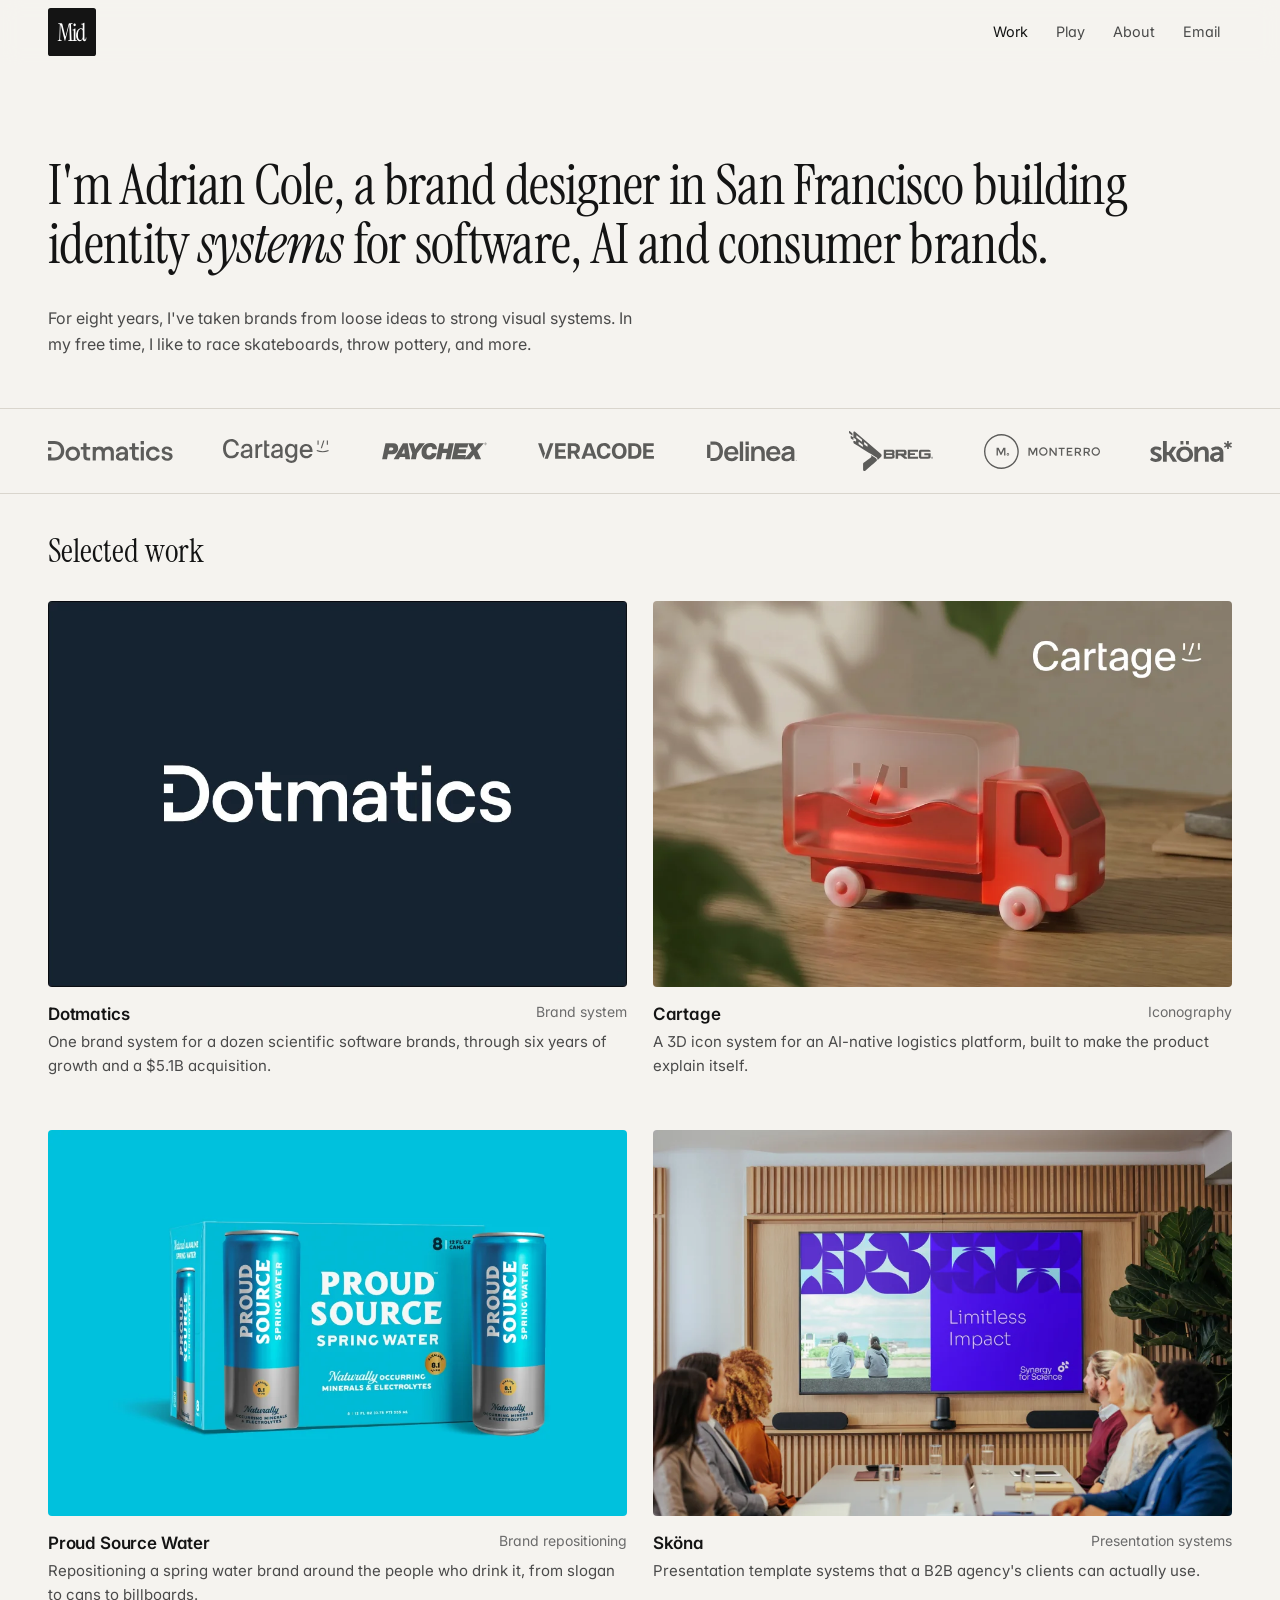
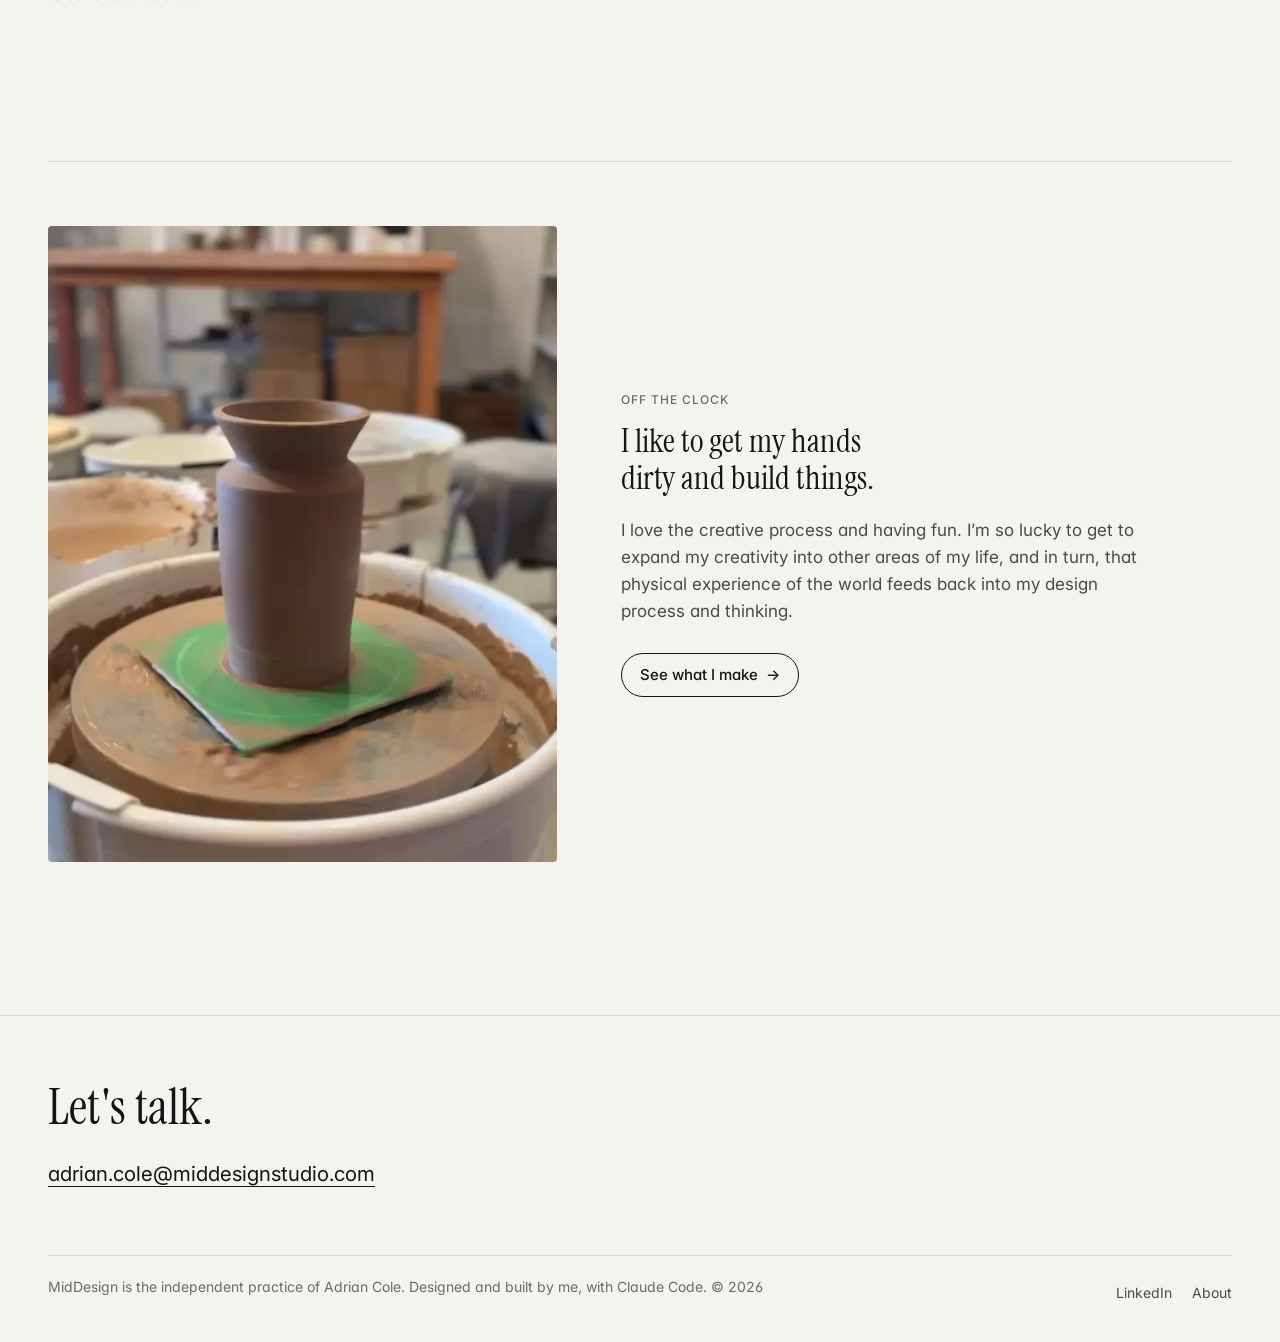
==== commit d1d28aa0: "Replace Argano with Breg in the client logo strip Co-Authored-By: Claude Opus 5.5 <noreply@anthropic" ====
--- a/index.html
+++ b/index.html
@@ -73,7 +73,7 @@
                     <li><img src="images/logos/paychex.svg" style="--w:108" alt="Paychex"></li>
                     <li><img src="images/logos/veracode.svg" style="--w:116" alt="Veracode"></li>
                     <li><img src="images/logos/delinea.svg" style="--w:94" alt="Delinea"></li>
-                    <li><img src="images/logos/argano.svg" style="--w:100" alt="Argano"></li>
+                    <li><img src="images/logos/breg.svg" style="--w:84" alt="Breg"></li>
                     <li><img src="images/logos/monterro.svg" style="--w:116" alt="Monterro"></li>
                     <li><img src="images/logos/skona.svg" style="--w:82" alt="Sköna"></li>
                 </ul>
--- a/styles.css
+++ b/styles.css
@@ -336,31 +336,6 @@
 .card:hover .card__title { text-decoration: underline; text-underline-offset: 3px; text-decoration-thickness: 1px; }
 
 /* Placeholder tiles: stand-ins for photos Adrian still needs to supply */
-.placeholder {
-    position: absolute;
-    inset: 0;
-    display: flex;
-    flex-direction: column;
-    justify-content: flex-end;
-    gap: 4px;
-    padding: 18px;
-    background:
-        repeating-linear-gradient(135deg, transparent 0 12px, rgba(20,20,20,0.035) 12px 13px),
-        var(--bg-sunk);
-    border: 1px dashed #BDB7AC;
-    border-radius: 4px;
-    color: var(--ink-3);
-    font-size: 0.8125rem;
-    line-height: 1.4;
-}
-.placeholder strong {
-    color: var(--ink-2);
-    font-weight: 600;
-    font-size: 0.75rem;
-    letter-spacing: 0.08em;
-    text-transform: uppercase;
-}
-
 /* =========================================
    Home: Off the clock teaser
    ========================================= */
@@ -626,16 +601,6 @@
     .block { grid-template-columns: 1fr; }
 }
 
-.todo {
-    display: block;
-    margin: 0 0 1.1em;
-    padding: 12px 14px;
-    border-left: 3px solid var(--accent);
-    background: var(--bg-sunk);
-    font-size: 0.875rem;
-    color: var(--ink-2);
-}
-
 /* Image layouts inside a case study */
 .figs { display: grid; gap: clamp(12px, 1.6vw, 20px); margin: 0; }
 .figs--2 { grid-template-columns: repeat(2, minmax(0, 1fr)); }
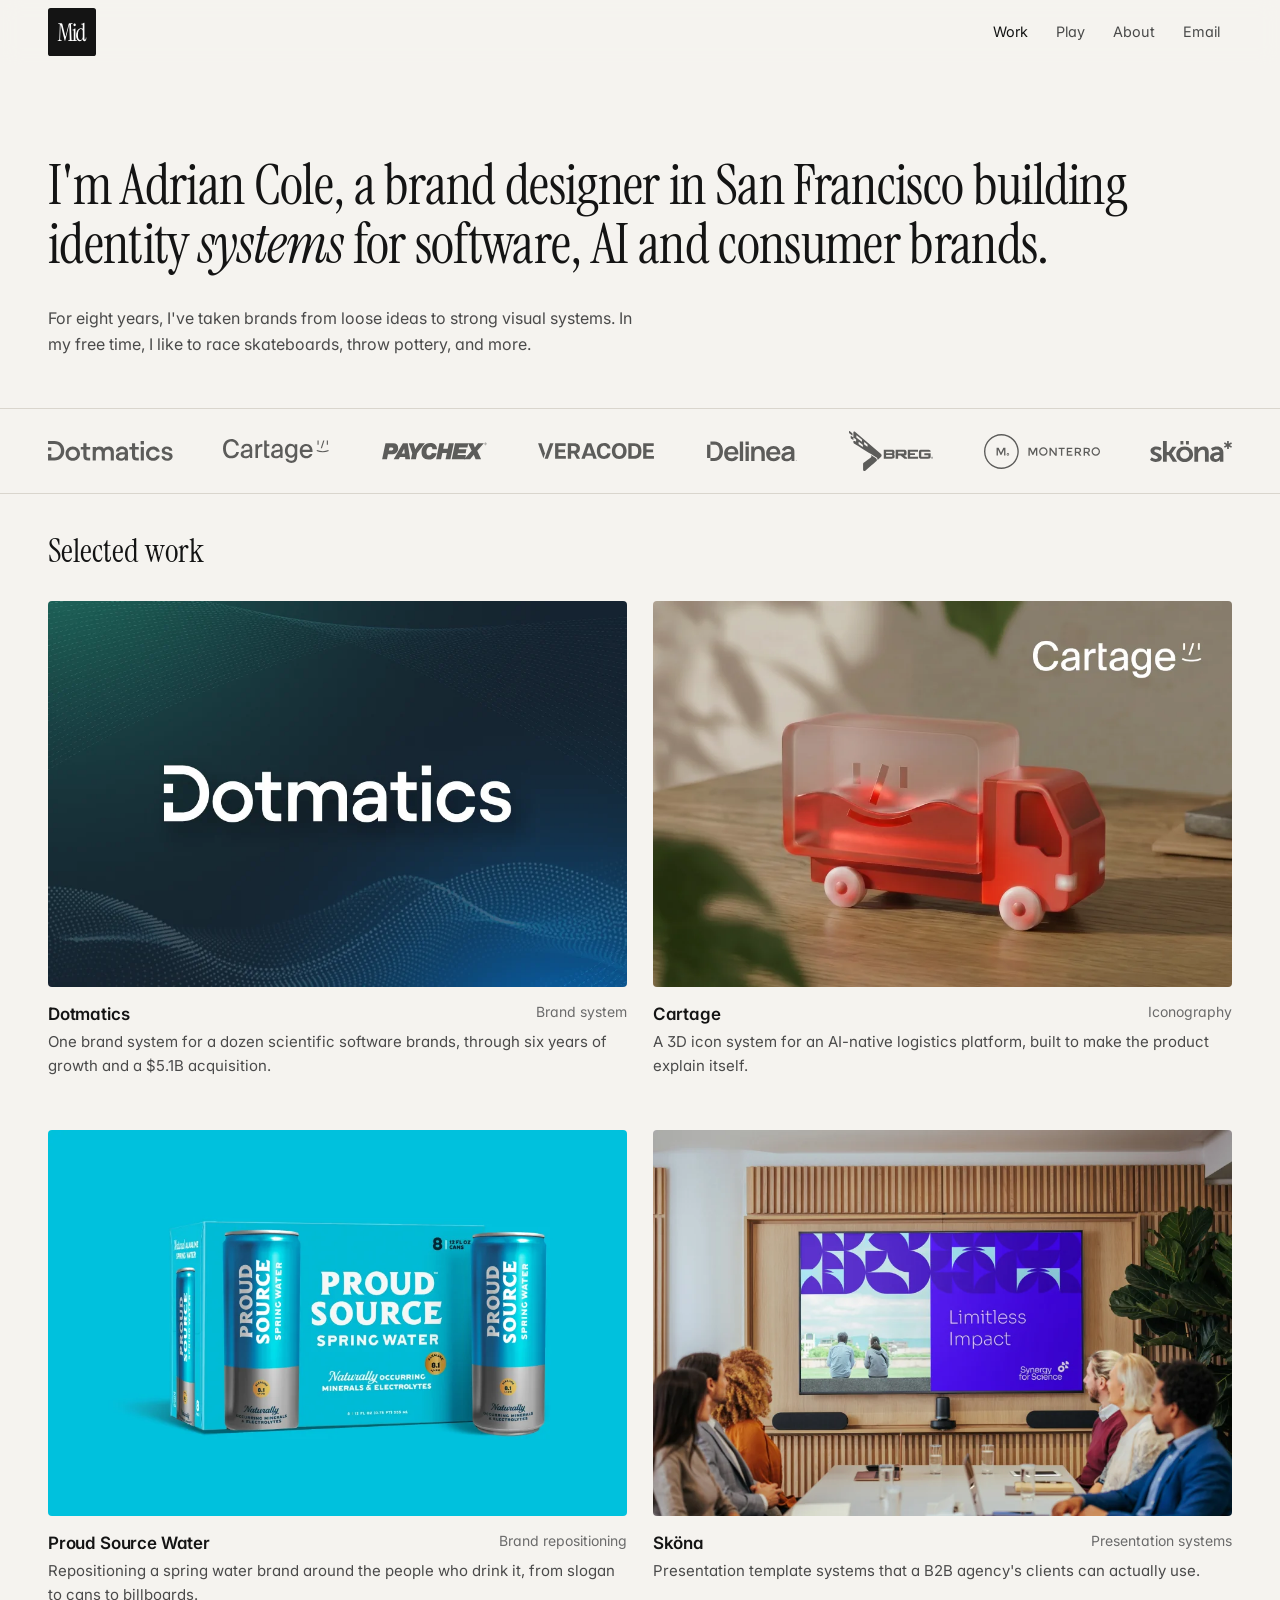
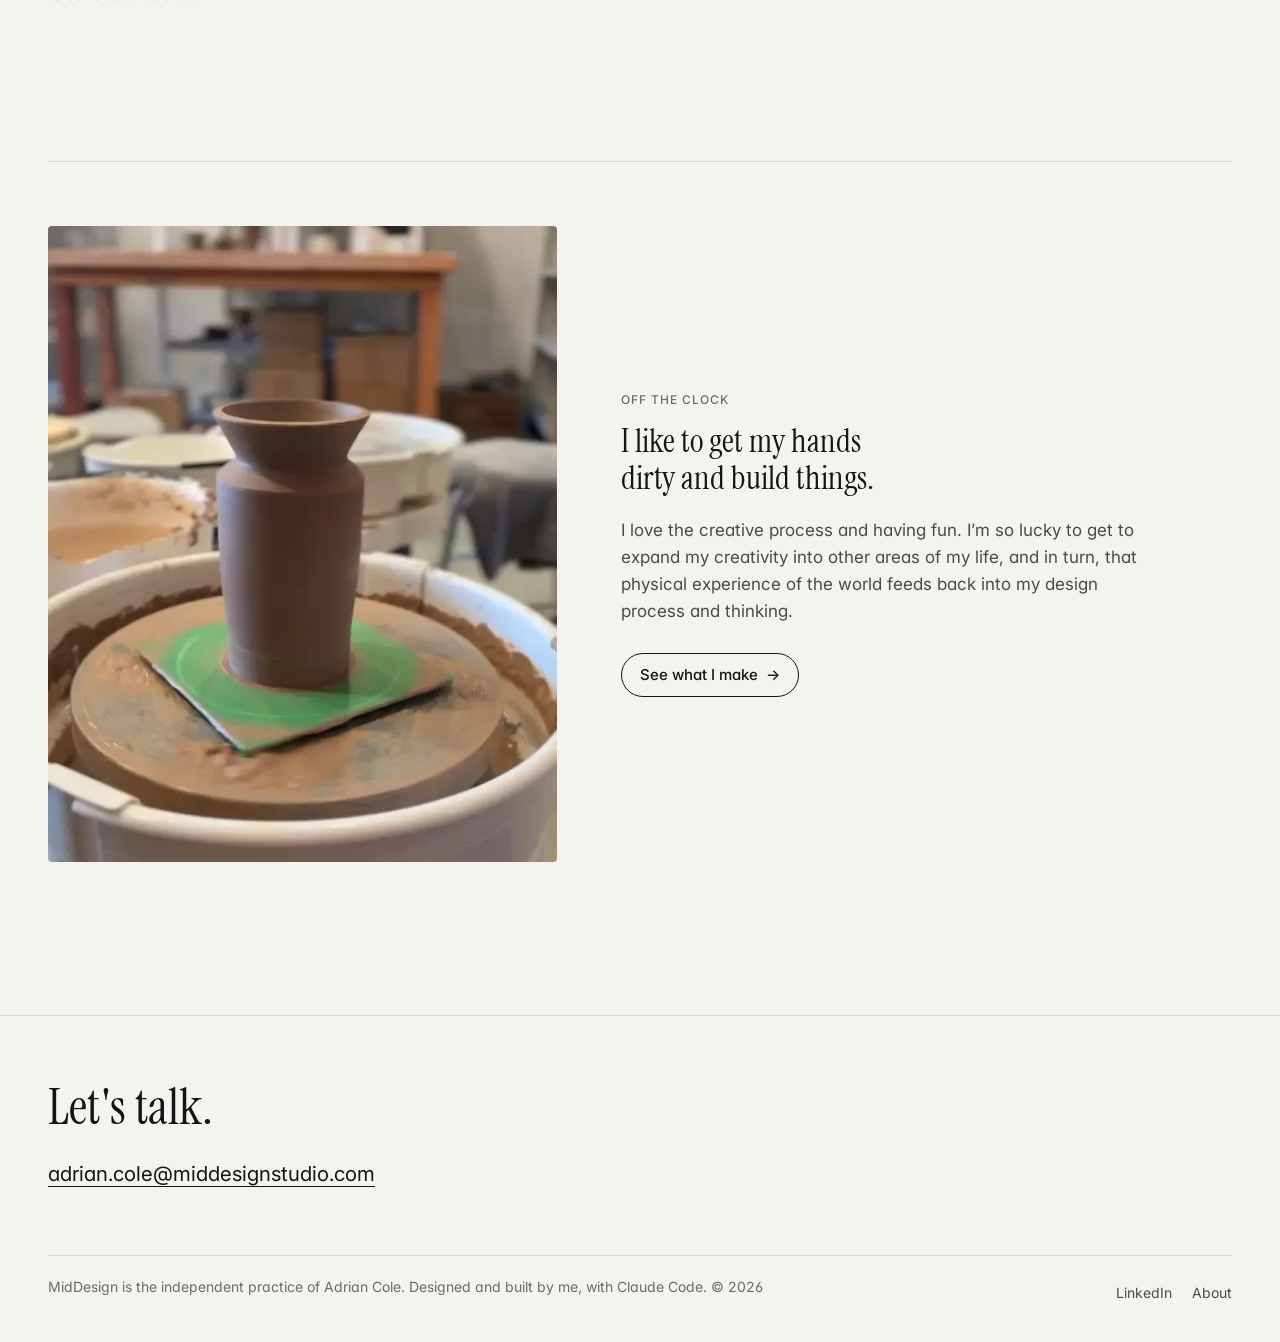
==== commit c8a2f8a2: "Replace Dotmatics thumbnail with dot-wave version Co-Authored-By: Claude Opus 5.5 <noreply@anthropic" ====
--- a/index.html
+++ b/index.html
@@ -89,7 +89,7 @@
                 <li>
                     <a class="card" href="dotmatics.html">
                         <div class="card__media">
-                            <img src="images/Dotmatics/Project_Thumbnail-960x640.webp" alt="The Dotmatics wordmark on a dark navy field" width="960" height="640">
+                            <img src="images/Dotmatics/Project_Thumbnail-960x640.webp" alt="The Dotmatics wordmark over teal and blue dot-wave graphics on a dark navy field" width="960" height="640">
                         </div>
                         <div class="card__meta">
                             <h3 class="card__title">Dotmatics</h3>
